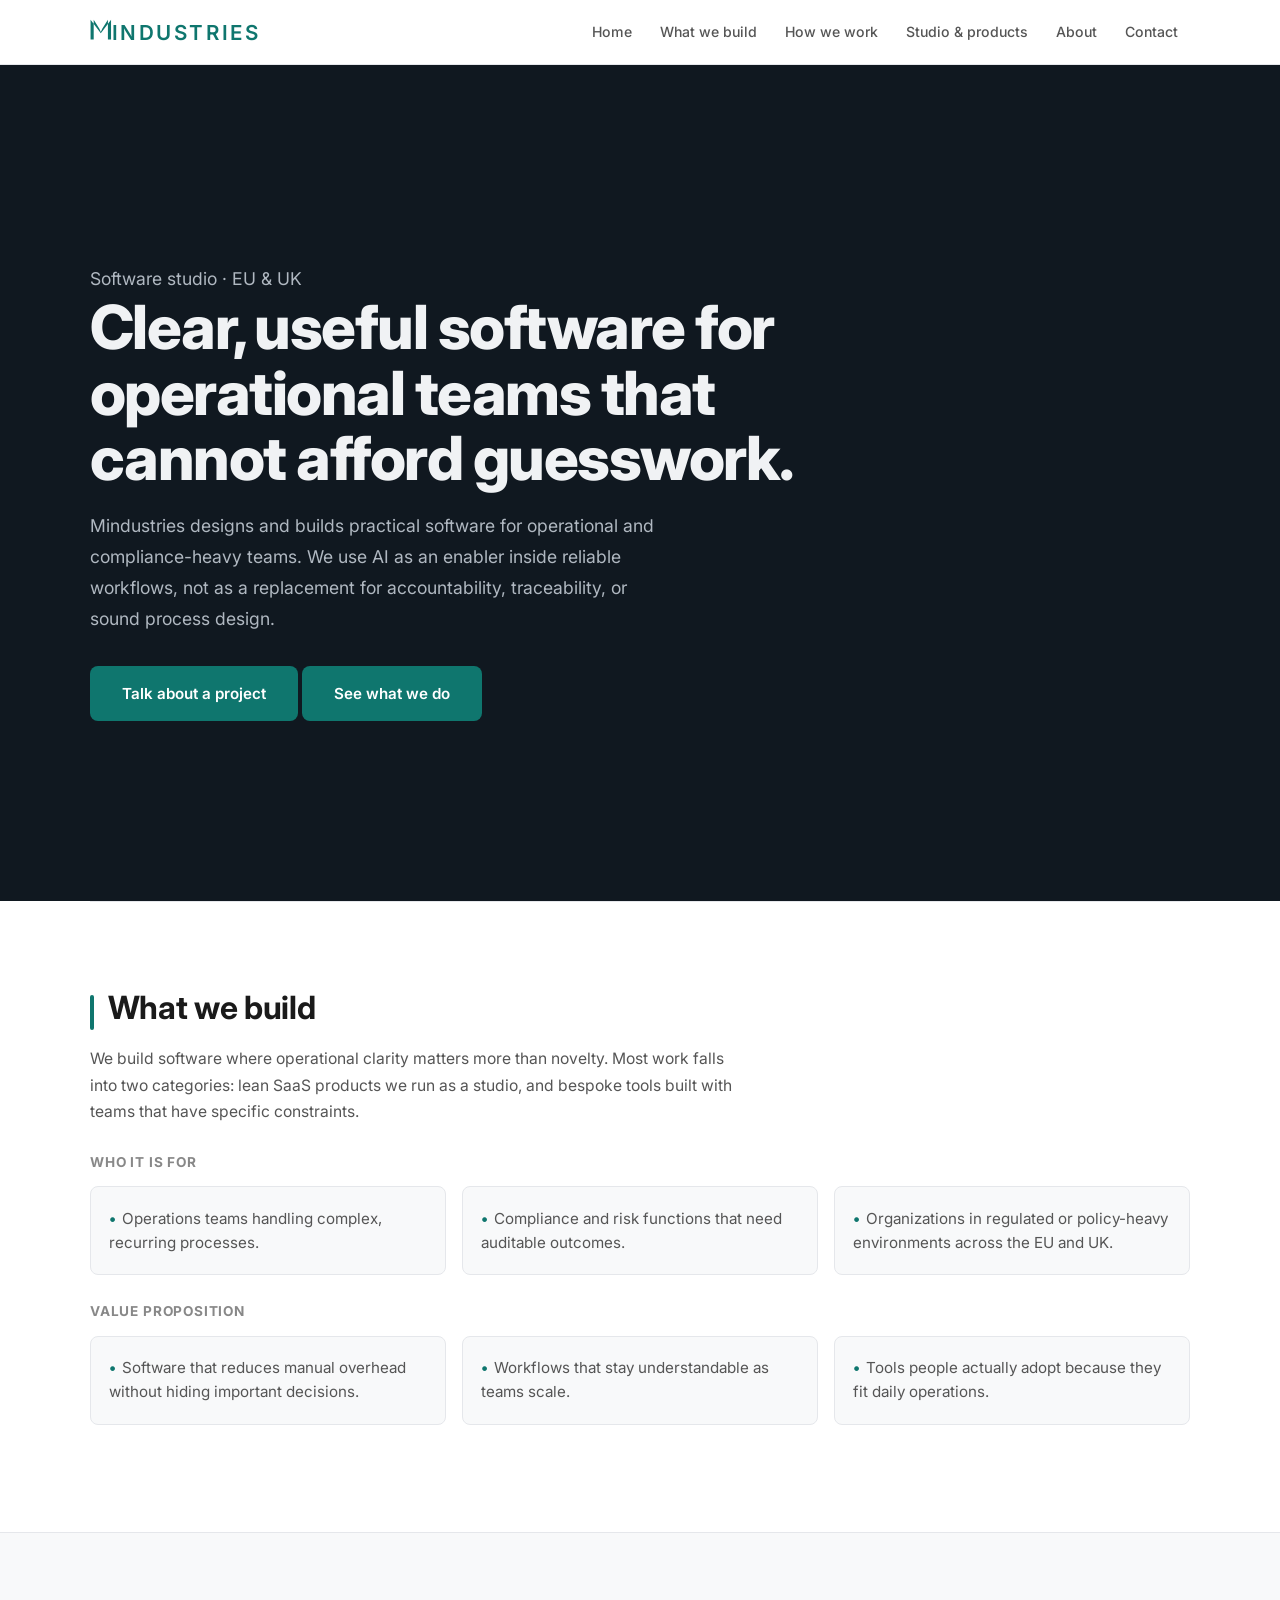
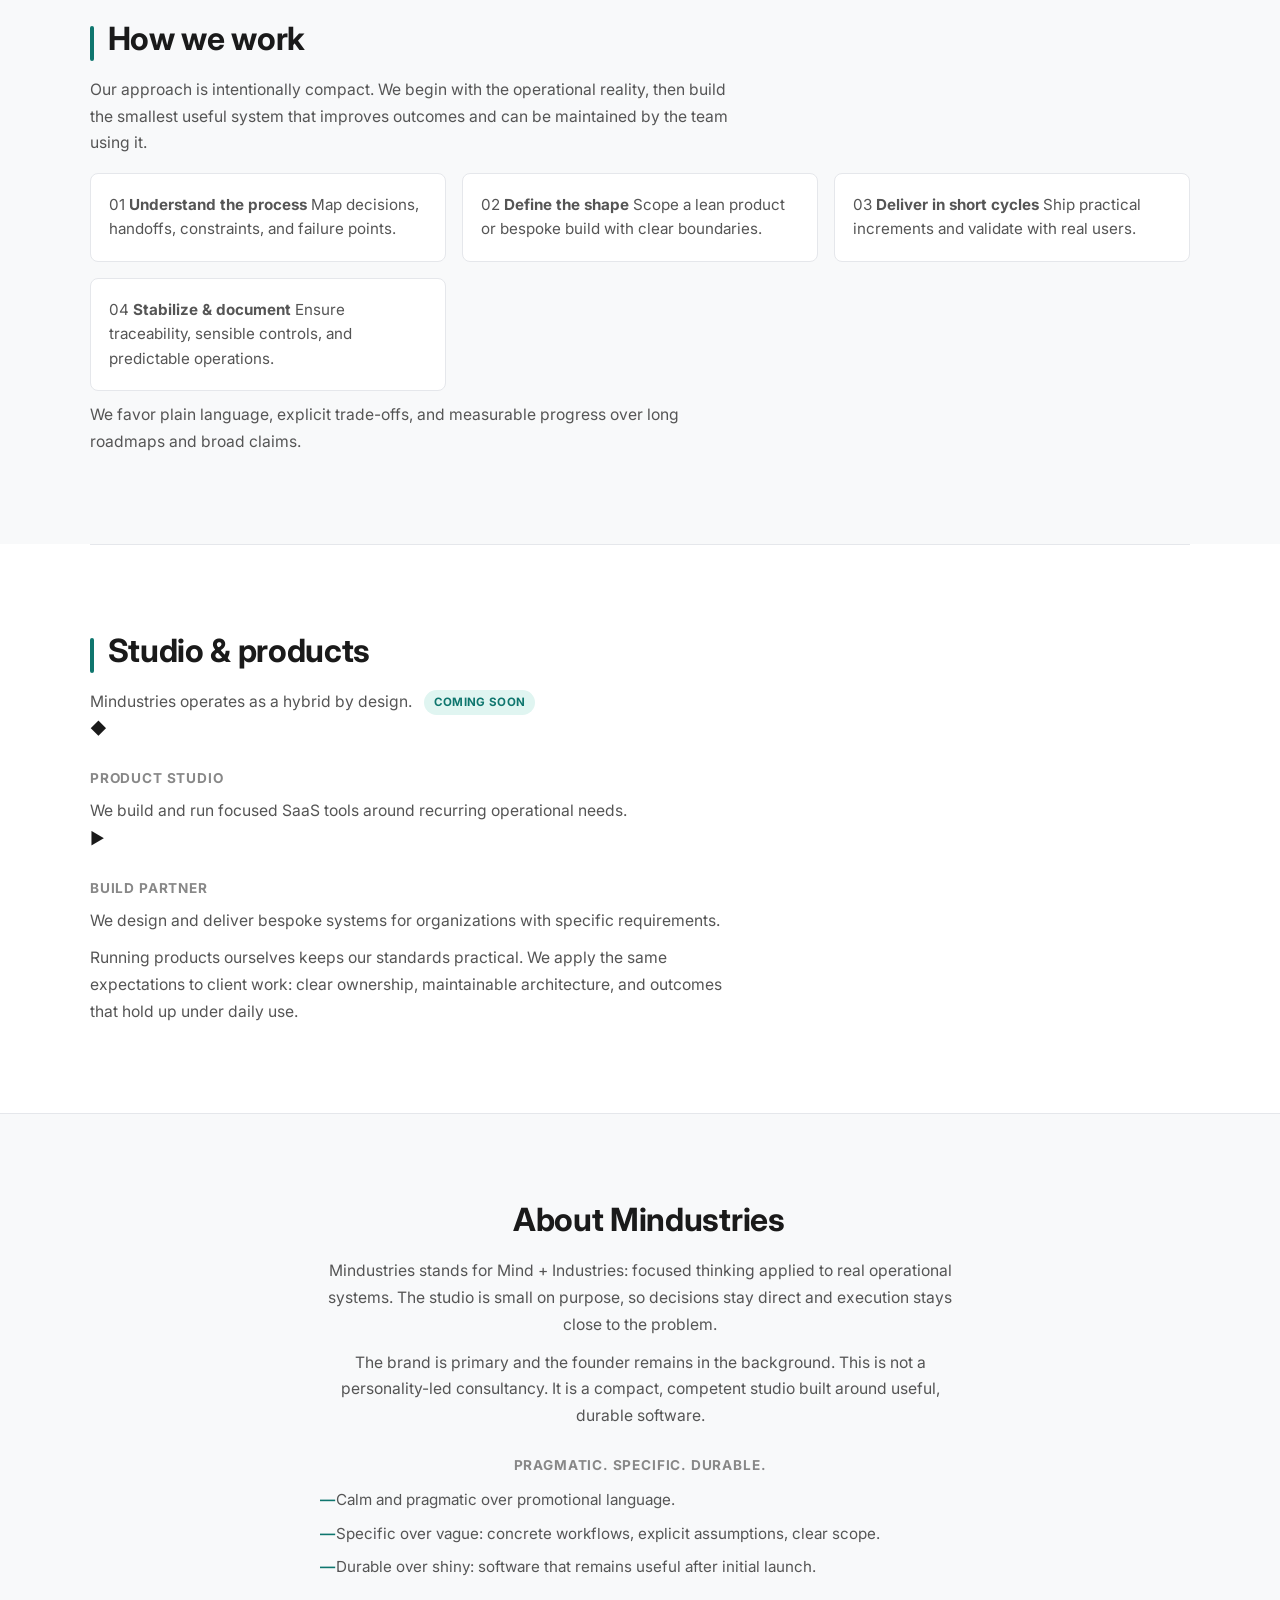
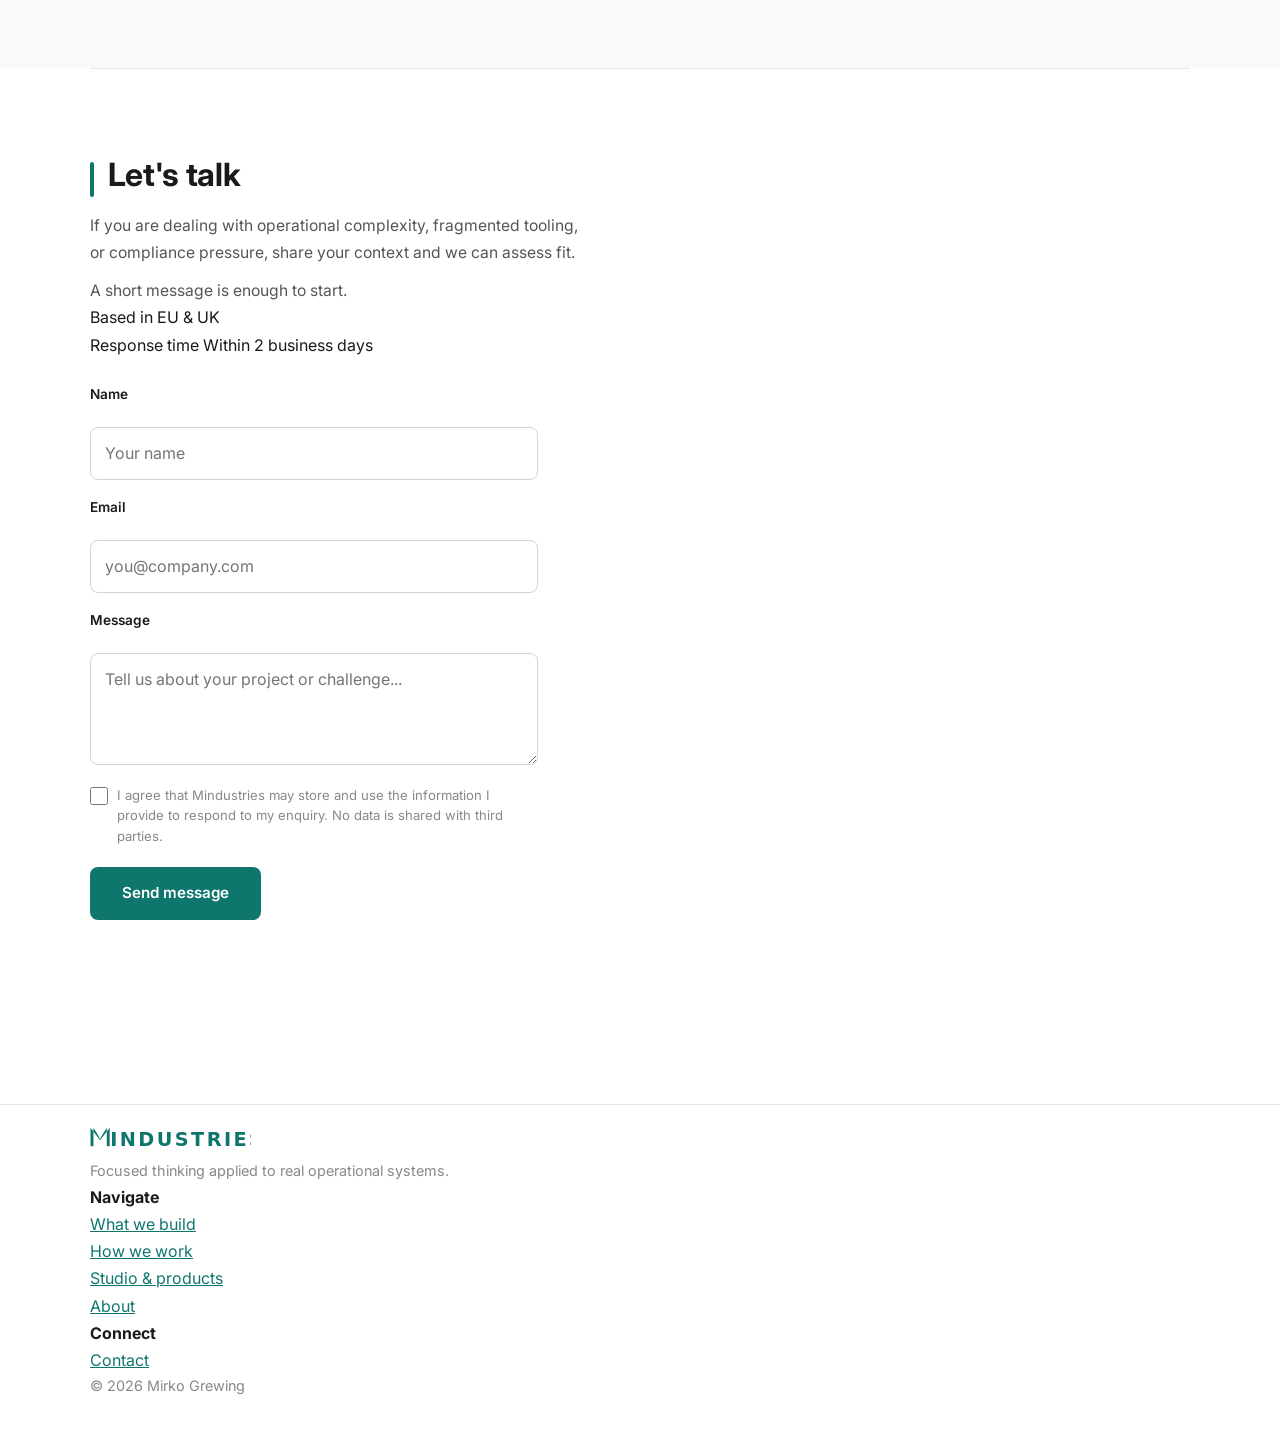
==== index.html @ fa07ac81 "Move form feedback div inside form to fix grid alignment The feedback div was a sibling of the form " ====
<!doctype html>
<html lang="en">
  <head>
    <meta charset="UTF-8" />
    <meta name="viewport" content="width=device-width, initial-scale=1.0" />
    <title>Mindustries</title>
    <link rel="preconnect" href="https://fonts.googleapis.com" />
    <link rel="preconnect" href="https://fonts.gstatic.com" crossorigin />
    <link
      href="https://fonts.googleapis.com/css2?family=Inter:wght@400;500;600;700;800&display=swap"
      rel="stylesheet"
    />
    <link rel="stylesheet" href="styles.css" />
    <link rel="icon" type="image/svg+xml" href="assets/favicon.svg" />
  </head>
  <body>
    <header>
      <div class="site-header-inner">
        <a href="#hero" class="brand-link" aria-label="Mindustries home">
          <svg class="logo-svg" viewBox="0 -1.5 121 18" width="121" height="18" xmlns="http://www.w3.org/2000/svg" role="img" aria-label="Mindustries">
            <!-- Custom M with angular notch at V-junction -->
            <path d="
              M 0.4 -1 H 2.6 V 13 H 0.4 Z
              M 12.6 -1 H 14.8 V 13 H 12.6 Z
              M 0.4 -1 L 7.6 8.5 L 14.8 -1 L 12.6 -1 L 8.6 5.4 L 7.6 7.6 L 6.6 5.4 L 2.6 -1 Z
            " fill="currentColor"/>
            <!-- INDUSTRIES text -->
            <text x="15.2" y="13"
              fill="currentColor"
              font-family="Inter, system-ui, -apple-system, sans-serif"
              font-size="14.5"
              font-weight="600"
              letter-spacing="1.8">INDUSTRIES</text>
          </svg>
        </a>
        <button
          class="menu-toggle"
          type="button"
          aria-controls="primary-nav"
          aria-expanded="false"
        >
          Menu
        </button>
        <nav id="primary-nav" aria-label="Primary">
          <ul class="site-nav">
            <li><a href="#hero">Home</a></li>
            <li><a href="#what-we-build">What we build</a></li>
            <li><a href="#how-we-work">How we work</a></li>
            <li><a href="#studio-products">Studio &amp; products</a></li>
            <li><a href="#about-mindustries">About</a></li>
            <li><a href="#contact" class="nav-cta">Contact</a></li>
          </ul>
        </nav>
      </div>
    </header>

    <main>
      <section id="hero" aria-labelledby="hero-title">
        <div class="hero-inner">
          <p class="hero-eyebrow">Software studio &middot; EU &amp; UK</p>
          <h1 id="hero-title">Clear, useful software for operational teams that cannot afford guesswork.</h1>
          <p class="hero-desc">
            Mindustries designs and builds practical software for operational and compliance-heavy teams.
            We use AI as an enabler inside reliable workflows, not as a replacement for accountability, traceability, or sound process design.
          </p>
          <div class="hero-actions">
            <a class="cta-link" href="#contact">Talk about a project</a>
            <a class="cta-link cta-link--ghost" href="#what-we-build">See what we do</a>
          </div>
        </div>
      </section>

      <section id="what-we-build" aria-labelledby="what-we-build-title">
        <h2 id="what-we-build-title">What we build</h2>
        <p>
          We build software where operational clarity matters more than novelty. Most work falls into two categories: lean SaaS
          products we run as a studio, and bespoke tools built with teams that have specific constraints.
        </p>
        <h3>Who it is for</h3>
        <ul>
          <li>Operations teams handling complex, recurring processes.</li>
          <li>Compliance and risk functions that need auditable outcomes.</li>
          <li>Organizations in regulated or policy-heavy environments across the EU and UK.</li>
        </ul>
        <h3>Value proposition</h3>
        <ul>
          <li>Software that reduces manual overhead without hiding important decisions.</li>
          <li>Workflows that stay understandable as teams scale.</li>
          <li>Tools people actually adopt because they fit daily operations.</li>
        </ul>
      </section>

      <section id="how-we-work" aria-labelledby="how-we-work-title">
        <h2 id="how-we-work-title">How we work</h2>
        <p>
          Our approach is intentionally compact. We begin with the operational reality, then build the smallest useful system that
          improves outcomes and can be maintained by the team using it.
        </p>
        <ol class="step-grid">
          <li>
            <span class="step-number">01</span>
            <strong>Understand the process</strong>
            <span>Map decisions, handoffs, constraints, and failure points.</span>
          </li>
          <li>
            <span class="step-number">02</span>
            <strong>Define the shape</strong>
            <span>Scope a lean product or bespoke build with clear boundaries.</span>
          </li>
          <li>
            <span class="step-number">03</span>
            <strong>Deliver in short cycles</strong>
            <span>Ship practical increments and validate with real users.</span>
          </li>
          <li>
            <span class="step-number">04</span>
            <strong>Stabilize &amp; document</strong>
            <span>Ensure traceability, sensible controls, and predictable operations.</span>
          </li>
        </ol>
        <p>
          We favor plain language, explicit trade-offs, and measurable progress over long roadmaps and broad claims.
        </p>
      </section>

      <section id="studio-products" aria-labelledby="studio-products-title">
        <h2 id="studio-products-title">Studio &amp; products</h2>
        <p>
          Mindustries operates as a hybrid by design.
          <span class="coming-soon-badge">Coming soon</span>
        </p>
        <div class="studio-cards">
          <div class="studio-card">
            <span class="studio-card-icon">&#9670;</span>
            <h3>Product studio</h3>
            <p>We build and run focused SaaS tools around recurring operational needs.</p>
          </div>
          <div class="studio-card">
            <span class="studio-card-icon">&#9654;</span>
            <h3>Build partner</h3>
            <p>We design and deliver bespoke systems for organizations with specific requirements.</p>
          </div>
        </div>
        <p>
          Running products ourselves keeps our standards practical. We apply the same expectations to client work: clear ownership,
          maintainable architecture, and outcomes that hold up under daily use.
        </p>
      </section>

      <section id="about-mindustries" aria-labelledby="about-mindustries-title">
        <h2 id="about-mindustries-title">About Mindustries</h2>
        <p>
          Mindustries stands for Mind + Industries: focused thinking applied to real operational systems. The studio is small on
          purpose, so decisions stay direct and execution stays close to the problem.
        </p>
        <p>
          The brand is primary and the founder remains in the background. This is not a personality-led consultancy. It is a compact,
          competent studio built around useful, durable software.
        </p>
        <div class="values-block">
          <h3>Pragmatic. Specific. Durable.</h3>
          <ul>
            <li>Calm and pragmatic over promotional language.</li>
            <li>Specific over vague: concrete workflows, explicit assumptions, clear scope.</li>
            <li>Durable over shiny: software that remains useful after initial launch.</li>
          </ul>
        </div>
      </section>

      <section id="contact" aria-labelledby="contact-title">
        <div class="contact-grid">
          <div class="contact-info">
            <h2 id="contact-title">Let's talk</h2>
            <p>
              If you are dealing with operational complexity, fragmented tooling, or compliance pressure, share your context and we can
              assess fit.
            </p>
            <p>A short message is enough to start.</p>
            <div class="contact-detail">
              <span class="contact-detail-label">Based in</span>
              <span>EU &amp; UK</span>
            </div>
            <div class="contact-detail">
              <span class="contact-detail-label">Response time</span>
              <span>Within 2 business days</span>
            </div>
          </div>
          <form id="contact-form" action="https://formspree.io/f/mzdjgaak" method="POST" novalidate>
            <div class="form-hp" aria-hidden="true">
              <label for="website">Website</label>
              <input id="website" name="_gotcha" type="text" tabindex="-1" autocomplete="off" />
            </div>

            <label for="name">Name</label>
            <input id="name" name="name" type="text" placeholder="Your name" required />

            <label for="email">Email</label>
            <input id="email" name="email" type="email" placeholder="you@company.com" required />

            <label for="message">Message</label>
            <textarea id="message" name="message" placeholder="Tell us about your project or challenge..." required></textarea>

            <div class="consent-group">
              <label class="consent-label">
                <input type="checkbox" id="consent" name="consent" required />
                <span>I agree that Mindustries may store and use the information I provide to respond to my enquiry. No data is shared with third parties.</span>
              </label>
            </div>

            <button type="submit">Send message</button>
            <div id="form-feedback" class="form-feedback" role="status" aria-live="polite"></div>
          </form>
        </div>
      </section>
    </main>

    <footer>
      <div class="site-footer-inner">
        <div class="footer-grid">
          <div class="footer-brand">
            <img src="assets/logo.svg" alt="Mindustries" height="24">
            <p>Focused thinking applied to real operational systems.</p>
          </div>
          <div class="footer-links">
            <h4>Navigate</h4>
            <ul>
              <li><a href="#what-we-build">What we build</a></li>
              <li><a href="#how-we-work">How we work</a></li>
              <li><a href="#studio-products">Studio &amp; products</a></li>
              <li><a href="#about-mindustries">About</a></li>
            </ul>
          </div>
          <div class="footer-links">
            <h4>Connect</h4>
            <ul>
              <li><a href="#contact">Contact</a></li>
            </ul>
          </div>
        </div>
        <div class="footer-bottom">
          <p>&copy; 2026 Mirko Grewing</p>
        </div>
      </div>
    </footer>

    <script src="script.js" defer></script>
  </body>
</html>
---- styles.css ----
@import url('https://fonts.googleapis.com/css2?family=Inter:wght@400;500;600;700;800&display=swap');

:root {
  color-scheme: light;
  --bg: #ffffff;
  --bg-alt: #f8f9fa;
  --text: #1a1a1a;
  --text-soft: #555555;
  --text-muted: #888888;
  --border: #e5e7eb;
  --input-border: #d1d5db;
  --accent: #0f766e;
  --accent-strong: #0a5e58;
  --accent-soft: #e0f5f1;
  --hero-bg: #101820;
  --hero-text: #f0f2f4;
  --hero-sub: #b0b8c1;
  --max-width: 68.75rem;
  --nav-height: 4rem;
  --section-gap: 5.5rem;
  --radius: 0.5rem;
}

* {
  box-sizing: border-box;
  margin: 0;
  padding: 0;
}

html {
  scroll-behavior: smooth;
}

body {
  background: var(--bg);
  color: var(--text);
  font-family: "Inter", system-ui, -apple-system, "Segoe UI", sans-serif;
  line-height: 1.7;
  -webkit-font-smoothing: antialiased;
}

a {
  color: var(--accent);
  transition: color 160ms ease;
}

a:hover {
  color: var(--accent-strong);
}

/* ── NAV ─────────────────────────────── */

header {
  position: sticky;
  top: 0;
  z-index: 100;
  background: rgba(255,255,255,0.92);
  backdrop-filter: blur(12px);
  -webkit-backdrop-filter: blur(12px);
  border-bottom: 1px solid var(--border);
}

.site-header-inner,
main {
  width: min(100% - 3rem, var(--max-width));
  margin-inline: auto;
}

.site-header-inner {
  height: var(--nav-height);
  display: flex;
  align-items: center;
  justify-content: space-between;
  gap: 1rem;
}

/* ── BRAND / LOGO ────────────────────── */

.brand-link {
  display: flex;
  align-items: center;
  text-decoration: none;
  color: var(--accent);
  flex-shrink: 0;
}

.brand-link:hover {
  color: var(--accent-strong);
}

.logo-svg {
  height: 1.6rem;
  width: auto;
  display: block;
}

#primary-nav {
  margin-left: auto;
}

.site-nav {
  list-style: none;
  display: flex;
  align-items: center;
  gap: 0.25rem;
}

.site-nav a {
  display: inline-block;
  padding: 0.4rem 0.75rem;
  font-size: 0.88rem;
  font-weight: 500;
  text-decoration: none;
  color: var(--text-soft);
  border-radius: var(--radius);
  transition: color 160ms ease, background 160ms ease;
}

.site-nav a:hover,
.site-nav a:focus-visible {
  color: var(--accent);
  background: var(--accent-soft);
}

.menu-toggle {
  display: none;
  border: 1px solid var(--border);
  background: var(--bg);
  color: var(--text-soft);
  border-radius: var(--radius);
  padding: 0.45rem 0.7rem;
  font: inherit;
  font-size: 0.82rem;
  font-weight: 600;
  letter-spacing: 0.04em;
  text-transform: uppercase;
  cursor: pointer;
}

/* ── HERO ────────────────────────────── */

#hero {
  border-top: 0;
  min-height: calc(100vh - var(--nav-height));
  display: flex;
  flex-direction: column;
  justify-content: center;
  padding-block: clamp(5rem, 12vw, 10rem);
  background: var(--hero-bg);
  color: var(--hero-text);
  margin-inline: calc(-50vw + 50%);
  padding-inline: calc(50vw - 50%);
}

#hero h1 {
  max-width: 18ch;
  font-size: clamp(2.4rem, 5.5vw, 3.8rem);
  font-weight: 800;
  letter-spacing: -0.025em;
  line-height: 1.08;
  color: var(--hero-text);
}

#hero p {
  max-width: 580px;
  margin-top: 1.2rem;
  font-size: 1.1rem;
  line-height: 1.75;
  color: var(--hero-sub);
}

#hero .cta-link {
  margin-top: 2rem;
  padding: 0.9rem 2rem;
  font-size: 0.95rem;
  background: var(--accent);
  color: #ffffff;
  border-radius: var(--radius);
  text-decoration: none;
  font-weight: 600;
  display: inline-block;
  transition: background 180ms ease, transform 180ms ease;
}

#hero .cta-link:hover,
#hero .cta-link:focus-visible {
  background: #14b8a6;
  transform: translateY(-1px);
}
/* ── SECTIONS ────────────────────────── */

main {
  padding-bottom: 4rem;
}

section {
  scroll-margin-top: calc(var(--nav-height) + 1.5rem);
  padding-block: var(--section-gap);
}

section + section {
  border-top: 1px solid var(--border);
}

/* ── FOOTER ─────────────────────────── */

footer {
  border-top: 1px solid var(--border);
  margin-top: 2rem;
}

.site-footer-inner {
  width: min(100% - 3rem, var(--max-width));
  margin-inline: auto;
  padding: 1.4rem 0 2rem;
}

.site-footer-inner p {
  margin: 0;
  font-size: 0.9rem;
  color: var(--text-muted);
}

/* alternate bg for visual rhythm */
#how-we-work,
#about-mindustries {
  background: var(--bg-alt);
  margin-inline: calc(-50vw + 50%);
  padding-inline: calc(50vw - 50%);
}

/* ── TYPOGRAPHY ──────────────────────── */

h1, h2, h3 {
  line-height: 1.15;
}

h2 {
  position: relative;
  margin-bottom: 1.2rem;
  padding-left: 1.1rem;
  font-size: clamp(1.5rem, 2.8vw, 2rem);
  font-weight: 700;
  letter-spacing: -0.01em;
}

h2::before {
  content: "";
  position: absolute;
  left: 0;
  top: 0.15em;
  width: 4px;
  height: 1.1em;
  background: var(--accent);
  border-radius: 2px;
}

/* hide the teal bar on centered About heading */
#about-mindustries h2::before {
  display: none;
}

h3 {
  margin-top: 1.8rem;
  margin-bottom: 0.6rem;
  font-size: 0.85rem;
  font-weight: 700;
  text-transform: uppercase;
  letter-spacing: 0.06em;
  color: var(--text-muted);
}

p {
  margin: 0.7rem 0 0;
  max-width: 65ch;
  color: var(--text-soft);
  font-size: clamp(0.98rem, 1.2vw, 1.06rem);
}

ul, ol {
  list-style: none;
}

li + li {
  margin-top: 0;
}

/* ── GRID ITEMS (What we build / How we work) ── */

#what-we-build ul,
#how-we-work ol {
  margin-top: 1rem;
  display: grid;
  grid-template-columns: repeat(3, 1fr);
  gap: 1rem;
}

#what-we-build ul li,
#how-we-work ol li {
  background: var(--bg-alt);
  border: 1px solid var(--border);
  border-radius: var(--radius);
  padding: 1.2rem 1.1rem;
  font-size: 0.95rem;
  line-height: 1.6;
  color: var(--text-soft);
}

/* items inside alternating-bg sections need white cards */
#how-we-work ol li {
  background: var(--bg);
}

#what-we-build ul li::before {
  content: "•";
  color: var(--accent);
  font-weight: 700;
  margin-right: 0.4rem;
}

#what-we-build h3 + ul {
  margin-bottom: 1.2rem;
}

/* ── COMING SOON BADGE ───────────────── */

.coming-soon-badge {
  display: inline-block;
  margin-left: 0.5rem;
  padding: 0.15rem 0.6rem;
  border-radius: 999px;
  background: var(--accent-soft);
  color: var(--accent);
  font-size: 0.72rem;
  font-weight: 700;
  letter-spacing: 0.03em;
  text-transform: uppercase;
  vertical-align: middle;
}

/* ── STUDIO & PRODUCTS ───────────────── */

#studio-products ul {
  margin-top: 1rem;
  display: grid;
  gap: 0.6rem;
}

#studio-products ul li {
  padding-left: 1rem;
  position: relative;
  color: var(--text-soft);
  font-size: 0.98rem;
}

#studio-products ul li::before {
  content: "→";
  position: absolute;
  left: 0;
  color: var(--accent);
  font-weight: 600;
}

/* ── ABOUT ───────────────────────────── */

#about-mindustries {
  text-align: center;
}

#about-mindustries p,
#about-mindustries ul,
#about-mindustries h3 {
  margin-inline: auto;
  max-width: 40rem;
}

#about-mindustries h3 {
  text-align: center;
}

#about-mindustries ul {
  text-align: left;
  display: grid;
  gap: 0.5rem;
  margin-top: 0.8rem;
}

#about-mindustries ul li {
  padding-left: 1rem;
  position: relative;
  color: var(--text-soft);
  font-size: 0.95rem;
}

#about-mindustries ul li::before {
  content: "—";
  position: absolute;
  left: 0;
  color: var(--accent);
  font-weight: 600;
}
/* ── CONTACT FORM ────────────────────── */

#contact p {
  max-width: 500px;
}

form {
  display: grid;
  gap: 1rem;
  max-width: 28rem;
  margin: 1.5rem 0 0;
}

label {
  display: block;
  font-size: 0.85rem;
  font-weight: 600;
  margin-bottom: 0.3rem;
  color: var(--text);
}

input,
textarea {
  font: inherit;
  color: var(--text);
  width: 100%;
  padding: 0.75rem 0.9rem;
  background: var(--bg);
  border: 1px solid var(--input-border);
  border-radius: var(--radius);
  transition: border-color 160ms ease, box-shadow 160ms ease;
}

input:focus,
textarea:focus {
  outline: none;
  border-color: var(--accent);
  box-shadow: 0 0 0 3px var(--accent-soft);
}

textarea {
  min-height: 7rem;
  resize: vertical;
}

button {
  justify-self: start;
  font: inherit;
  border: 0;
  border-radius: var(--radius);
  padding: 0.85rem 2rem;
  color: #ffffff;
  background: var(--accent);
  font-weight: 600;
  font-size: 0.95rem;
  cursor: pointer;
  transition: background 180ms ease, transform 180ms ease;
}

button:hover,
button:focus-visible {
  background: var(--accent-strong);
  transform: translateY(-1px);
}

/* ── CTA (non-hero) ──────────────────── */

.cta-link {
  display: inline-block;
  margin-top: 1.6rem;
  padding: 0.85rem 2rem;
  border-radius: var(--radius);
  text-decoration: none;
  font-weight: 600;
  font-size: 0.95rem;
  color: #ffffff;
  background: var(--accent);
  transition: background 180ms ease, transform 180ms ease;
}

.cta-link:hover,
.cta-link:focus-visible {
  background: var(--accent-strong);
  transform: translateY(-1px);
}

/* ── FORM: SPAM / CONSENT / FEEDBACK ── */

.form-hp {
  position: absolute;
  left: -9999px;
  height: 0;
  overflow: hidden;
  opacity: 0;
}

.consent-group {
  margin-top: 0.25rem;
}

.consent-label {
  display: flex;
  align-items: flex-start;
  gap: 0.6rem;
  font-size: 0.82rem;
  font-weight: 400;
  line-height: 1.55;
  color: var(--text-muted);
  cursor: pointer;
}

.consent-label input[type="checkbox"] {
  flex-shrink: 0;
  width: 1.1rem;
  height: 1.1rem;
  margin-top: 0.15rem;
  accent-color: var(--accent);
  cursor: pointer;
}

.form-feedback:empty {
  display: none;
}

.form-feedback--success,
.form-feedback--error {
  max-width: 28rem;
  margin-top: 1rem;
  padding: 0.9rem 1.1rem;
  border-radius: var(--radius);
  font-size: 0.92rem;
  line-height: 1.5;
}

.form-feedback--success {
  background: var(--accent-soft);
  color: var(--accent-strong);
  border: 1px solid var(--accent);
}

.form-feedback--error {
  background: #fef2f2;
  color: #991b1b;
  border: 1px solid #fca5a5;
}

button:disabled {
  opacity: 0.6;
  cursor: not-allowed;
  transform: none;
}

button:disabled:hover {
  background: var(--accent);
  transform: none;
}

.field-invalid {
  border-color: #ef4444;
  box-shadow: 0 0 0 3px #fef2f2;
}

/* ── RESPONSIVE ──────────────────────── */

@media (max-width: 48rem) {
  .site-header-inner,
  main,
  .site-footer-inner {
    width: min(100% - 2rem, var(--max-width));
  }

  .site-header-inner {
    height: auto;
    min-height: var(--nav-height);
    flex-wrap: wrap;
    padding-block: 0.5rem;
  }

  /* slightly smaller logo on mobile */
  .logo-svg {
    height: 1.3rem;
  }

  #primary-nav {
    width: 100%;
    margin-left: 0;
    border-top: 1px solid var(--border);
    margin-top: 0.5rem;
    padding-top: 0.5rem;
    display: none;
  }

  #primary-nav.is-open {
    display: block;
  }

  .site-nav {
    display: none;
    flex-direction: column;
    align-items: flex-start;
    gap: 0;
    width: 100%;
  }

  #primary-nav.is-open .site-nav {
    display: flex;
  }

  .site-nav li {
    width: 100%;
  }

  .site-nav a {
    display: block;
    width: 100%;
    padding: 0.6rem 0;
    border-radius: 0;
  }

  .menu-toggle {
    display: inline-block;
    margin-left: auto;
  }

  #hero {
    min-height: auto;
    padding-block: 4rem;
  }

  #what-we-build ul,
  #how-we-work ol {
    grid-template-columns: 1fr;
  }

  section {
    padding-block: 4rem;
  }

  /* reset full-bleed on mobile to avoid horizontal overflow */
  #how-we-work,
  #about-mindustries,
  #hero {
    margin-inline: calc(-50vw + 50%);
    padding-inline: max(1rem, calc(50vw - 50%));
  }
}
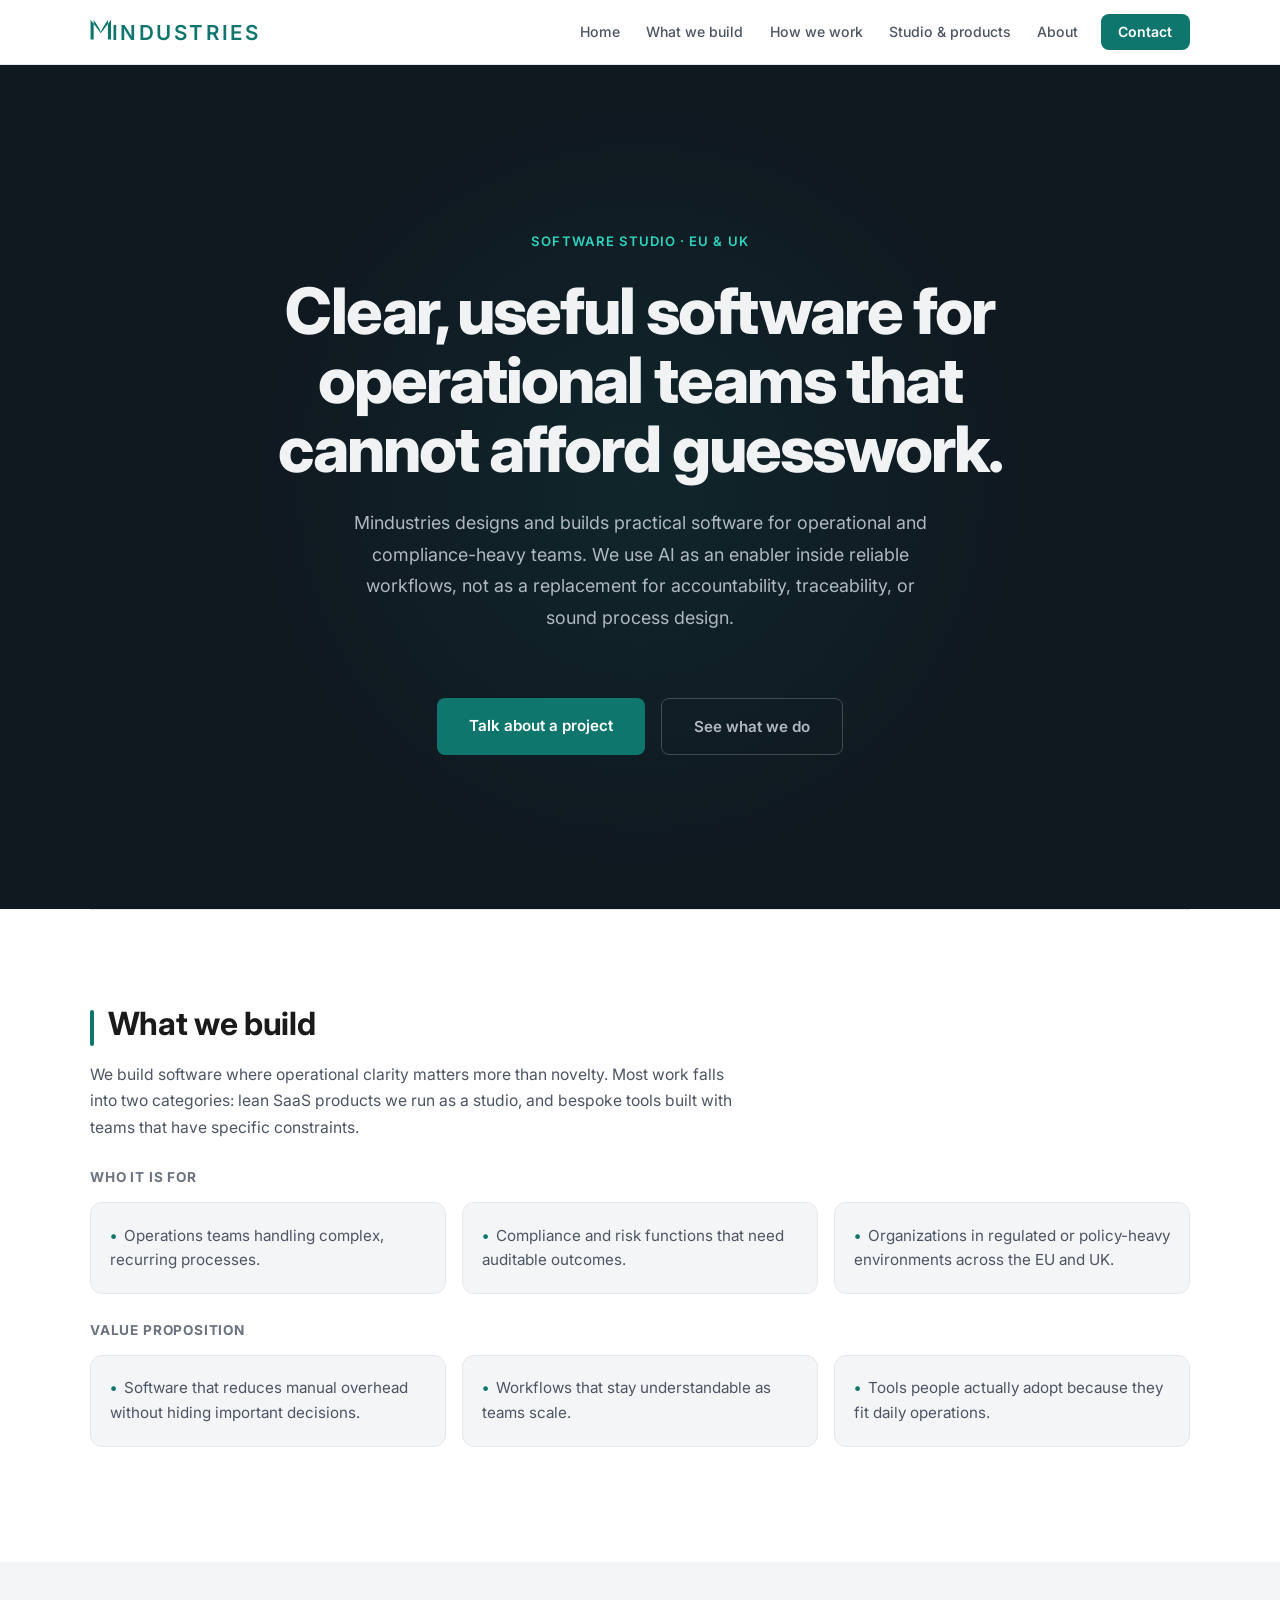
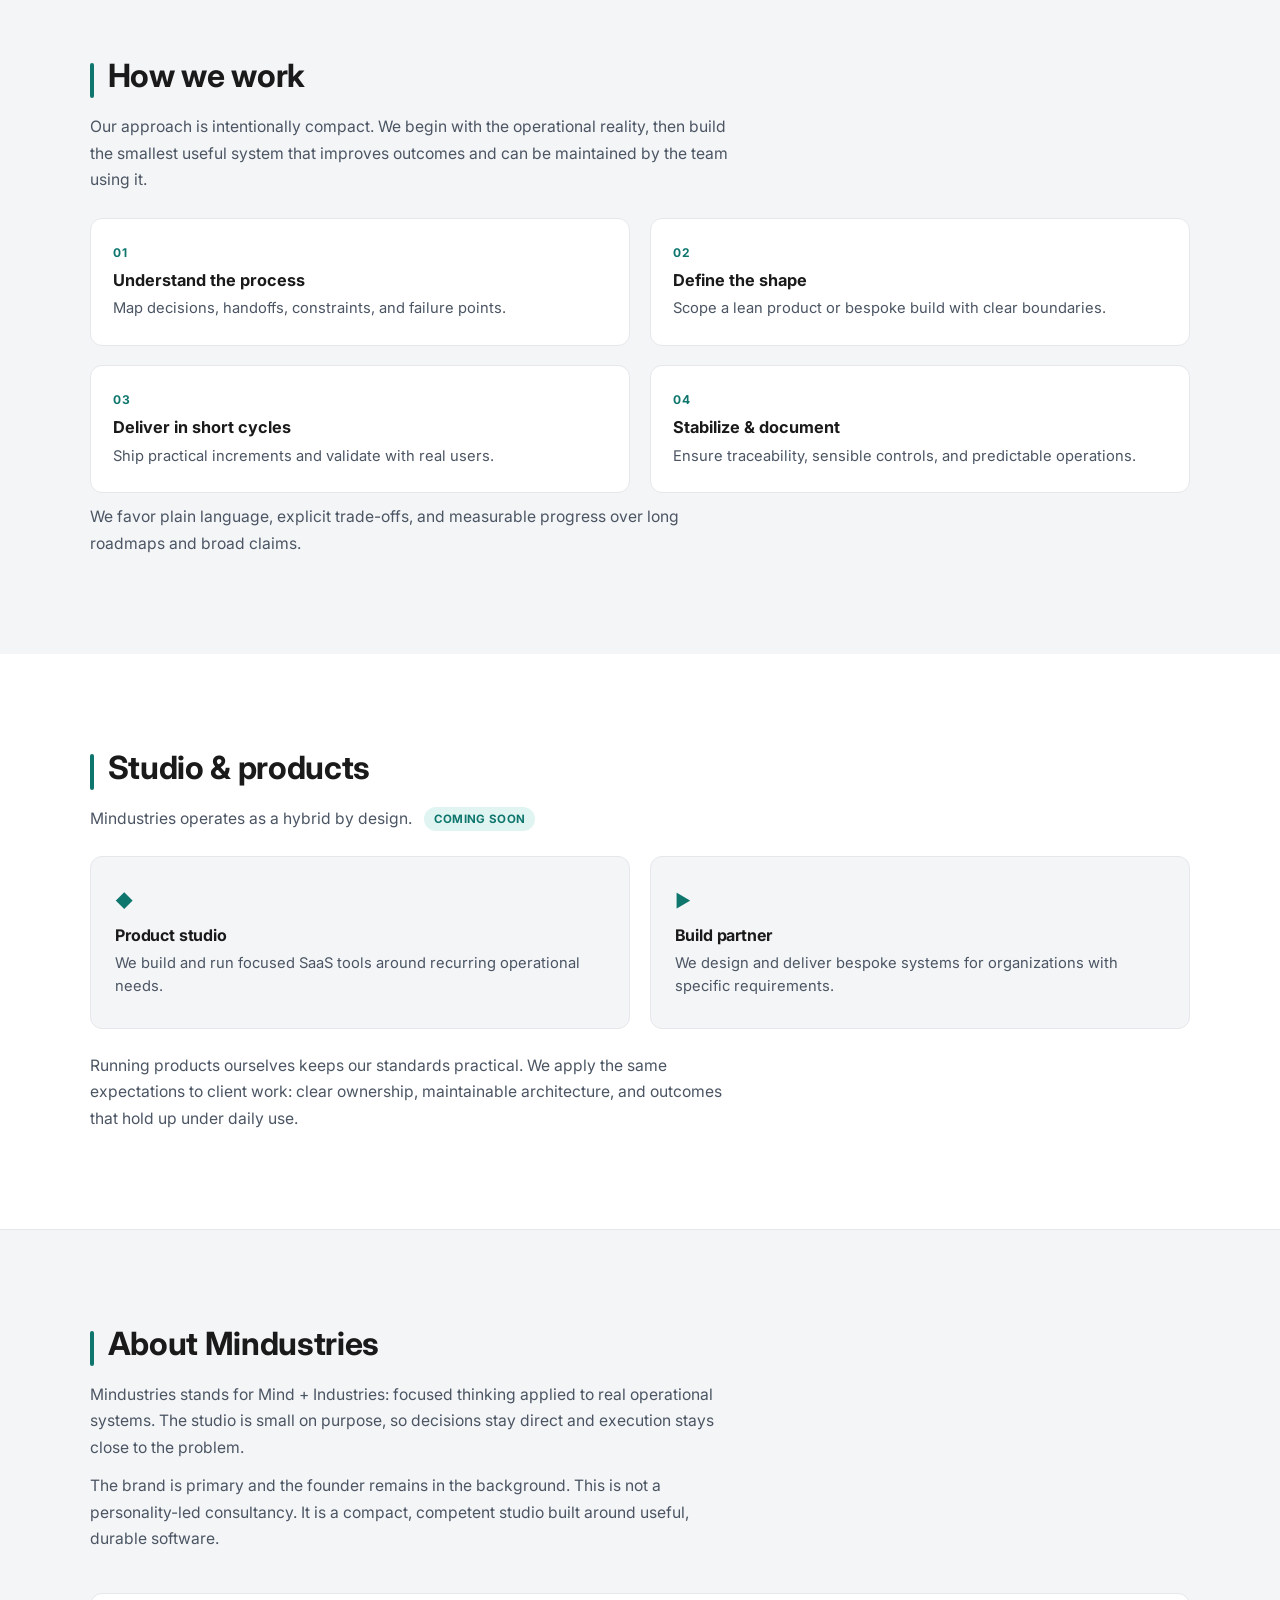
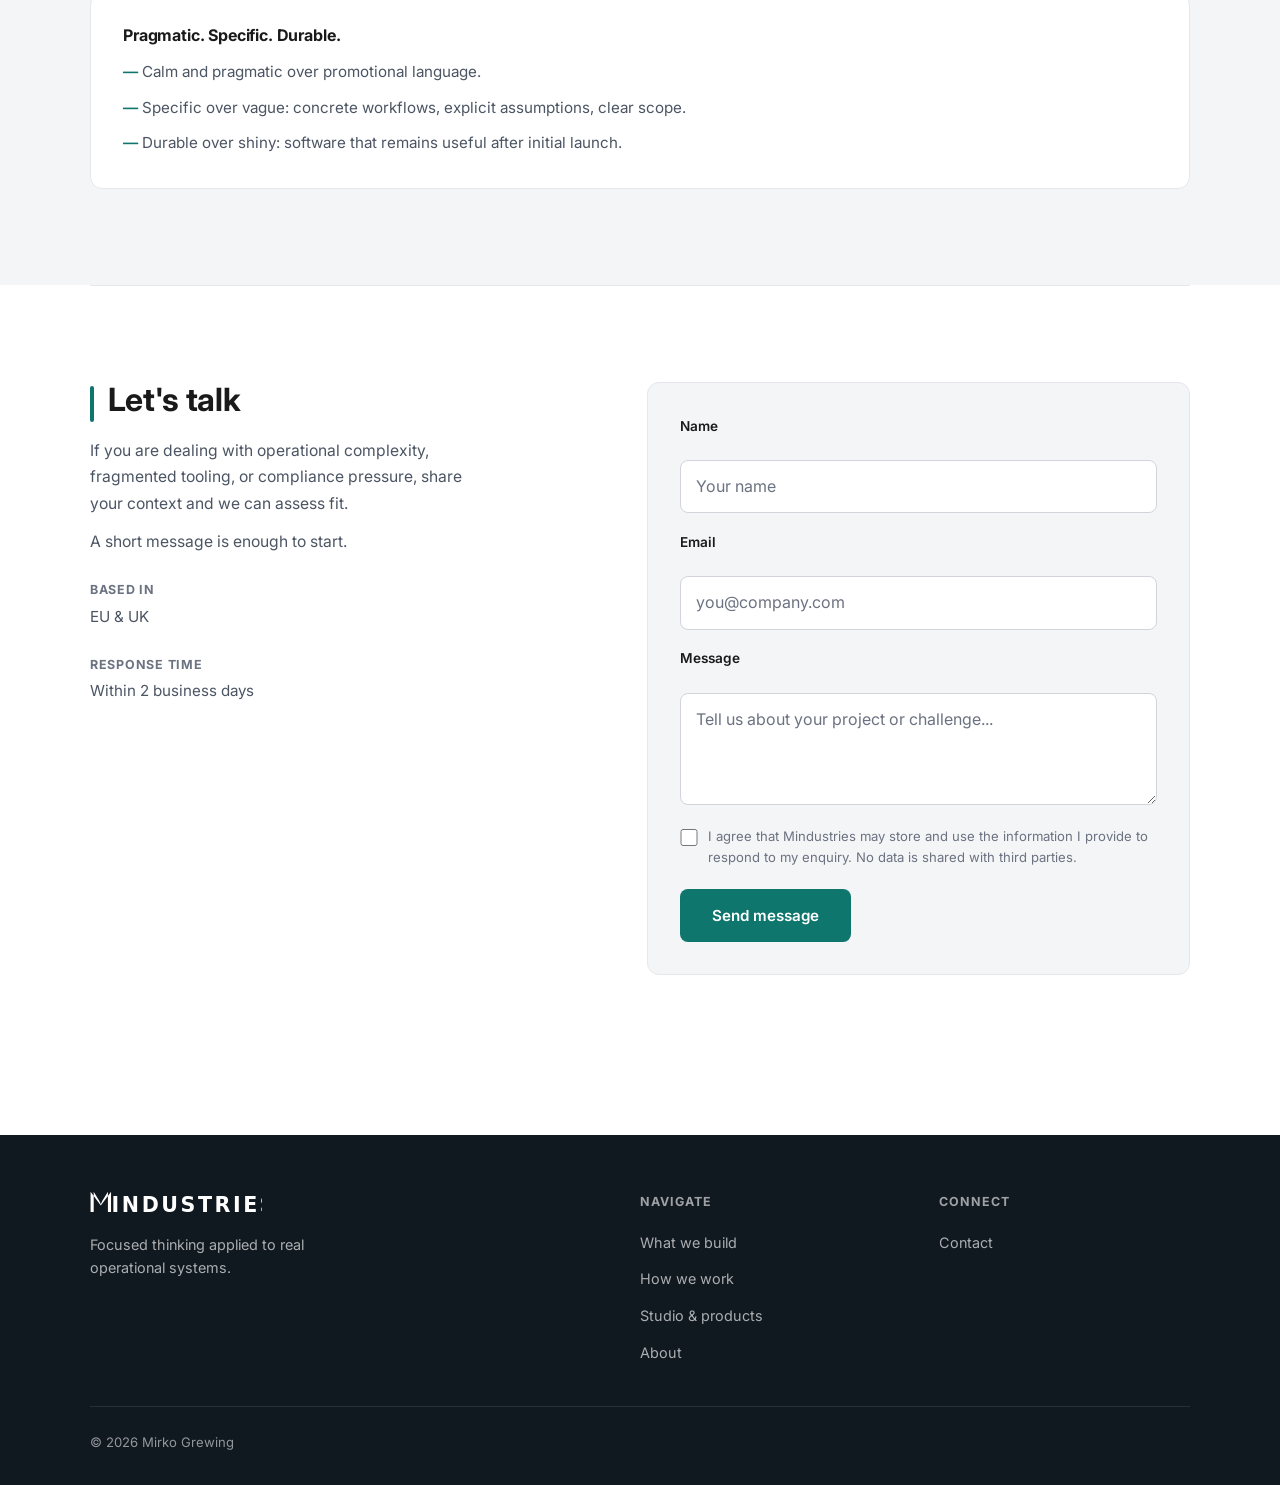
==== commit b4729da7: "Improve accessibility to meet WCAG AA standards Contrast fixes: - Hero eyebrow: use #2dd4bf on dark " ====
--- a/index.html
+++ b/index.html
@@ -14,6 +14,7 @@
     <link rel="icon" type="image/svg+xml" href="assets/favicon.svg" />
   </head>
   <body>
+    <a href="#hero" class="skip-link">Skip to content</a>
     <header>
       <div class="site-header-inner">
         <a href="#hero" class="brand-link" aria-label="Mindustries home">
@@ -42,7 +43,7 @@
           Menu
         </button>
         <nav id="primary-nav" aria-label="Primary">
-          <ul class="site-nav">
+          <ul class="site-nav" role="list">
             <li><a href="#hero">Home</a></li>
             <li><a href="#what-we-build">What we build</a></li>
             <li><a href="#how-we-work">How we work</a></li>
@@ -77,13 +78,13 @@
           products we run as a studio, and bespoke tools built with teams that have specific constraints.
         </p>
         <h3>Who it is for</h3>
-        <ul>
+        <ul role="list">
           <li>Operations teams handling complex, recurring processes.</li>
           <li>Compliance and risk functions that need auditable outcomes.</li>
           <li>Organizations in regulated or policy-heavy environments across the EU and UK.</li>
         </ul>
         <h3>Value proposition</h3>
-        <ul>
+        <ul role="list">
           <li>Software that reduces manual overhead without hiding important decisions.</li>
           <li>Workflows that stay understandable as teams scale.</li>
           <li>Tools people actually adopt because they fit daily operations.</li>
@@ -96,7 +97,7 @@
           Our approach is intentionally compact. We begin with the operational reality, then build the smallest useful system that
           improves outcomes and can be maintained by the team using it.
         </p>
-        <ol class="step-grid">
+        <ol class="step-grid" role="list">
           <li>
             <span class="step-number">01</span>
             <strong>Understand the process</strong>
@@ -131,12 +132,12 @@
         </p>
         <div class="studio-cards">
           <div class="studio-card">
-            <span class="studio-card-icon">&#9670;</span>
+            <span class="studio-card-icon" aria-hidden="true">&#9670;</span>
             <h3>Product studio</h3>
             <p>We build and run focused SaaS tools around recurring operational needs.</p>
           </div>
           <div class="studio-card">
-            <span class="studio-card-icon">&#9654;</span>
+            <span class="studio-card-icon" aria-hidden="true">&#9654;</span>
             <h3>Build partner</h3>
             <p>We design and deliver bespoke systems for organizations with specific requirements.</p>
           </div>
@@ -159,7 +160,7 @@
         </p>
         <div class="values-block">
           <h3>Pragmatic. Specific. Durable.</h3>
-          <ul>
+          <ul role="list">
             <li>Calm and pragmatic over promotional language.</li>
             <li>Specific over vague: concrete workflows, explicit assumptions, clear scope.</li>
             <li>Durable over shiny: software that remains useful after initial launch.</li>
@@ -214,7 +215,7 @@
       </section>
     </main>
 
-    <footer>
+    <footer aria-label="Site footer">
       <div class="site-footer-inner">
         <div class="footer-grid">
           <div class="footer-brand">
@@ -223,7 +224,7 @@
           </div>
           <div class="footer-links">
             <h4>Navigate</h4>
-            <ul>
+            <ul role="list">
               <li><a href="#what-we-build">What we build</a></li>
               <li><a href="#how-we-work">How we work</a></li>
               <li><a href="#studio-products">Studio &amp; products</a></li>
@@ -232,7 +233,7 @@
           </div>
           <div class="footer-links">
             <h4>Connect</h4>
-            <ul>
+            <ul role="list">
               <li><a href="#contact">Contact</a></li>
             </ul>
           </div>
--- a/styles.css
+++ b/styles.css
@@ -3,22 +3,29 @@
 :root {
   color-scheme: light;
   --bg: #ffffff;
-  --bg-alt: #f8f9fa;
+  --bg-alt: #f4f5f7;
+  --bg-dark: #101820;
   --text: #1a1a1a;
-  --text-soft: #555555;
-  --text-muted: #888888;
+  --text-soft: #4b5563;
+  --text-muted: #6b7280;
   --border: #e5e7eb;
+  --border-strong: #d1d5db;
   --input-border: #d1d5db;
   --accent: #0f766e;
   --accent-strong: #0a5e58;
   --accent-soft: #e0f5f1;
+  --accent-glow: rgba(15, 118, 110, 0.12);
   --hero-bg: #101820;
   --hero-text: #f0f2f4;
   --hero-sub: #b0b8c1;
   --max-width: 68.75rem;
   --nav-height: 4rem;
-  --section-gap: 5.5rem;
+  --section-gap: 6rem;
   --radius: 0.5rem;
+  --radius-lg: 0.75rem;
+  --shadow-sm: 0 1px 2px rgba(0,0,0,0.04), 0 1px 3px rgba(0,0,0,0.06);
+  --shadow-md: 0 4px 6px rgba(0,0,0,0.04), 0 2px 4px rgba(0,0,0,0.06);
+  --shadow-lg: 0 10px 25px rgba(0,0,0,0.06), 0 4px 10px rgba(0,0,0,0.04);
 }
 
 * {
@@ -48,15 +55,37 @@
   color: var(--accent-strong);
 }
 
+/* ── SKIP LINK ──────────────────────── */
+
+.skip-link {
+  position: absolute;
+  top: -100%;
+  left: 1rem;
+  z-index: 200;
+  padding: 0.6rem 1.2rem;
+  background: var(--accent);
+  color: #fff;
+  font-weight: 600;
+  font-size: 0.9rem;
+  border-radius: var(--radius);
+  text-decoration: none;
+  transition: top 160ms ease;
+}
+
+.skip-link:focus {
+  top: 0.75rem;
+  color: #fff;
+}
+
 /* ── NAV ─────────────────────────────── */
 
 header {
   position: sticky;
   top: 0;
   z-index: 100;
-  background: rgba(255,255,255,0.92);
-  backdrop-filter: blur(12px);
-  -webkit-backdrop-filter: blur(12px);
+  background: rgba(255, 255, 255, 0.88);
+  backdrop-filter: blur(16px) saturate(180%);
+  -webkit-backdrop-filter: blur(16px) saturate(180%);
   border-bottom: 1px solid var(--border);
 }
 
@@ -102,7 +131,7 @@
   list-style: none;
   display: flex;
   align-items: center;
-  gap: 0.25rem;
+  gap: 0.15rem;
 }
 
 .site-nav a {
@@ -120,6 +149,23 @@
 .site-nav a:focus-visible {
   color: var(--accent);
   background: var(--accent-soft);
+}
+
+.site-nav .nav-cta {
+  margin-left: 0.5rem;
+  padding: 0.4rem 1.1rem;
+  background: var(--accent);
+  color: #fff;
+  border-radius: var(--radius);
+  font-weight: 600;
+  transition: background 160ms ease, transform 160ms ease;
+}
+
+.site-nav .nav-cta:hover,
+.site-nav .nav-cta:focus-visible {
+  background: var(--accent-strong);
+  color: #fff;
+  transform: translateY(-1px);
 }
 
 .menu-toggle {
@@ -145,32 +191,74 @@
   display: flex;
   flex-direction: column;
   justify-content: center;
+  align-items: center;
+  text-align: center;
   padding-block: clamp(5rem, 12vw, 10rem);
   background: var(--hero-bg);
   color: var(--hero-text);
   margin-inline: calc(-50vw + 50%);
   padding-inline: calc(50vw - 50%);
+  position: relative;
+  overflow: hidden;
+}
+
+/* subtle radial glow behind hero content */
+#hero::before {
+  content: "";
+  position: absolute;
+  width: 800px;
+  height: 800px;
+  border-radius: 50%;
+  background: radial-gradient(circle, rgba(15, 118, 110, 0.15) 0%, transparent 70%);
+  top: 50%;
+  left: 50%;
+  transform: translate(-50%, -50%);
+  pointer-events: none;
+}
+
+.hero-inner {
+  position: relative;
+  max-width: 52rem;
+  margin-inline: auto;
+}
+
+.hero-eyebrow {
+  display: inline-block;
+  font-size: 0.82rem;
+  font-weight: 600;
+  letter-spacing: 0.08em;
+  text-transform: uppercase;
+  color: #2dd4bf;
+  margin-bottom: 1.5rem;
 }
 
 #hero h1 {
-  max-width: 18ch;
-  font-size: clamp(2.4rem, 5.5vw, 3.8rem);
+  max-width: 22ch;
+  margin-inline: auto;
+  font-size: clamp(2.4rem, 5.5vw, 4rem);
   font-weight: 800;
-  letter-spacing: -0.025em;
+  letter-spacing: -0.03em;
   line-height: 1.08;
   color: var(--hero-text);
 }
 
-#hero p {
-  max-width: 580px;
-  margin-top: 1.2rem;
-  font-size: 1.1rem;
+#hero .hero-desc {
+  max-width: 600px;
+  margin: 1.5rem auto 0;
+  font-size: 1.12rem;
   line-height: 1.75;
   color: var(--hero-sub);
 }
 
+.hero-actions {
+  display: flex;
+  gap: 1rem;
+  justify-content: center;
+  flex-wrap: wrap;
+  margin-top: 2.5rem;
+}
+
 #hero .cta-link {
-  margin-top: 2rem;
   padding: 0.9rem 2rem;
   font-size: 0.95rem;
   background: var(--accent);
@@ -179,14 +267,31 @@
   text-decoration: none;
   font-weight: 600;
   display: inline-block;
-  transition: background 180ms ease, transform 180ms ease;
+  transition: background 180ms ease, transform 180ms ease, box-shadow 180ms ease;
 }
 
 #hero .cta-link:hover,
 #hero .cta-link:focus-visible {
   background: #14b8a6;
   transform: translateY(-1px);
-}
+  box-shadow: 0 4px 20px rgba(20, 184, 166, 0.3);
+}
+
+#hero .cta-link--ghost {
+  background: transparent;
+  color: var(--hero-sub);
+  border: 1px solid rgba(176, 184, 193, 0.3);
+}
+
+#hero .cta-link--ghost:hover,
+#hero .cta-link--ghost:focus-visible {
+  background: rgba(255, 255, 255, 0.06);
+  color: var(--hero-text);
+  border-color: rgba(176, 184, 193, 0.5);
+  box-shadow: none;
+  transform: translateY(-1px);
+}
+
 /* ── SECTIONS ────────────────────────── */
 
 main {
@@ -202,31 +307,93 @@
   border-top: 1px solid var(--border);
 }
 
+/* alternate bg for visual rhythm — stronger contrast */
+#how-we-work {
+  background: var(--bg-alt);
+  margin-inline: calc(-50vw + 50%);
+  padding-inline: calc(50vw - 50%);
+  border-top: none;
+}
+
+/* remove border from section after full-bleed */
+#how-we-work + section {
+  border-top: none;
+}
+
 /* ── FOOTER ─────────────────────────── */
 
 footer {
-  border-top: 1px solid var(--border);
-  margin-top: 2rem;
+  background: var(--bg-dark);
+  color: rgba(255, 255, 255, 0.7);
+  margin-top: 0;
+  border-top: none;
 }
 
 .site-footer-inner {
   width: min(100% - 3rem, var(--max-width));
   margin-inline: auto;
-  padding: 1.4rem 0 2rem;
-}
-
-.site-footer-inner p {
+  padding: 3.5rem 0 2rem;
+}
+
+.footer-grid {
+  display: grid;
+  grid-template-columns: 2fr 1fr 1fr;
+  gap: 3rem;
+  padding-bottom: 2.5rem;
+  border-bottom: 1px solid rgba(255, 255, 255, 0.1);
+}
+
+.footer-brand img {
+  height: 1.6rem;
+  width: auto;
+  display: block;
+  margin-bottom: 1rem;
+  filter: brightness(0) invert(1);
+}
+
+.footer-brand p {
+  font-size: 0.9rem;
+  color: rgba(255, 255, 255, 0.65);
+  max-width: 28ch;
+  line-height: 1.6;
   margin: 0;
+}
+
+.footer-links h4 {
+  font-size: 0.78rem;
+  font-weight: 700;
+  text-transform: uppercase;
+  letter-spacing: 0.08em;
+  color: rgba(255, 255, 255, 0.6);
+  margin-bottom: 1rem;
+}
+
+.footer-links ul {
+  list-style: none;
+  display: flex;
+  flex-direction: column;
+  gap: 0.6rem;
+}
+
+.footer-links a {
   font-size: 0.9rem;
-  color: var(--text-muted);
-}
-
-/* alternate bg for visual rhythm */
-#how-we-work,
-#about-mindustries {
-  background: var(--bg-alt);
-  margin-inline: calc(-50vw + 50%);
-  padding-inline: calc(50vw - 50%);
+  color: rgba(255, 255, 255, 0.65);
+  text-decoration: none;
+  transition: color 160ms ease;
+}
+
+.footer-links a:hover {
+  color: #ffffff;
+}
+
+.footer-bottom {
+  padding-top: 1.5rem;
+}
+
+.footer-bottom p {
+  margin: 0;
+  font-size: 0.82rem;
+  color: rgba(255, 255, 255, 0.55);
 }
 
 /* ── TYPOGRAPHY ──────────────────────── */
@@ -255,11 +422,6 @@
   border-radius: 2px;
 }
 
-/* hide the teal bar on centered About heading */
-#about-mindustries h2::before {
-  display: none;
-}
-
 h3 {
   margin-top: 1.8rem;
   margin-bottom: 0.6rem;
@@ -285,34 +447,33 @@
   margin-top: 0;
 }
 
-/* ── GRID ITEMS (What we build / How we work) ── */
-
-#what-we-build ul,
-#how-we-work ol {
+/* ── GRID ITEMS (What we build) ── */
+
+#what-we-build ul {
   margin-top: 1rem;
   display: grid;
   grid-template-columns: repeat(3, 1fr);
   gap: 1rem;
 }
 
-#what-we-build ul li,
-#how-we-work ol li {
+#what-we-build ul li {
   background: var(--bg-alt);
   border: 1px solid var(--border);
-  border-radius: var(--radius);
-  padding: 1.2rem 1.1rem;
+  border-radius: var(--radius-lg);
+  padding: 1.3rem 1.2rem;
   font-size: 0.95rem;
   line-height: 1.6;
   color: var(--text-soft);
-}
-
-/* items inside alternating-bg sections need white cards */
-#how-we-work ol li {
-  background: var(--bg);
+  transition: border-color 200ms ease, box-shadow 200ms ease;
+}
+
+#what-we-build ul li:hover {
+  border-color: var(--border-strong);
+  box-shadow: var(--shadow-sm);
 }
 
 #what-we-build ul li::before {
-  content: "•";
+  content: "\2022";
   color: var(--accent);
   font-weight: 700;
   margin-right: 0.4rem;
@@ -320,6 +481,52 @@
 
 #what-we-build h3 + ul {
   margin-bottom: 1.2rem;
+}
+
+/* ── HOW WE WORK — STEP GRID ────────── */
+
+.step-grid {
+  margin-top: 1.5rem;
+  display: grid;
+  grid-template-columns: repeat(2, 1fr);
+  gap: 1.2rem;
+}
+
+.step-grid li {
+  background: var(--bg);
+  border: 1px solid var(--border);
+  border-radius: var(--radius-lg);
+  padding: 1.5rem 1.4rem;
+  display: flex;
+  flex-direction: column;
+  gap: 0.4rem;
+  transition: border-color 200ms ease, box-shadow 200ms ease;
+}
+
+.step-grid li:hover {
+  border-color: var(--border-strong);
+  box-shadow: var(--shadow-md);
+}
+
+.step-number {
+  font-size: 0.75rem;
+  font-weight: 700;
+  letter-spacing: 0.06em;
+  color: var(--accent);
+  text-transform: uppercase;
+}
+
+.step-grid li strong {
+  font-size: 1.02rem;
+  font-weight: 700;
+  color: var(--text);
+  line-height: 1.3;
+}
+
+.step-grid li span:last-child {
+  font-size: 0.92rem;
+  line-height: 1.6;
+  color: var(--text-soft);
 }
 
 /* ── COMING SOON BADGE ───────────────── */
@@ -340,76 +547,148 @@
 
 /* ── STUDIO & PRODUCTS ───────────────── */
 
-#studio-products ul {
-  margin-top: 1rem;
+.studio-cards {
   display: grid;
-  gap: 0.6rem;
-}
-
-#studio-products ul li {
-  padding-left: 1rem;
+  grid-template-columns: repeat(2, 1fr);
+  gap: 1.2rem;
+  margin-top: 1.5rem;
+  margin-bottom: 1.5rem;
+}
+
+.studio-card {
+  background: var(--bg-alt);
+  border: 1px solid var(--border);
+  border-radius: var(--radius-lg);
+  padding: 1.8rem 1.5rem;
+  transition: border-color 200ms ease, box-shadow 200ms ease;
+}
+
+.studio-card:hover {
+  border-color: var(--border-strong);
+  box-shadow: var(--shadow-md);
+}
+
+.studio-card-icon {
+  display: inline-block;
+  font-size: 1.1rem;
+  color: var(--accent);
+  margin-bottom: 0.6rem;
+}
+
+.studio-card h3 {
+  margin-top: 0;
+  margin-bottom: 0.5rem;
+  font-size: 1rem;
+  font-weight: 700;
+  text-transform: none;
+  letter-spacing: -0.01em;
+  color: var(--text);
+}
+
+.studio-card p {
+  margin: 0;
+  font-size: 0.92rem;
+  line-height: 1.6;
+  color: var(--text-soft);
+}
+
+/* ── ABOUT ───────────────────────────── */
+
+#about-mindustries {
+  background: var(--bg-alt);
+  margin-inline: calc(-50vw + 50%);
+  padding-inline: calc(50vw - 50%);
+}
+
+/* restore the teal bar */
+#about-mindustries h2::before {
+  display: block;
+}
+
+.values-block {
+  margin-top: 2.5rem;
+  background: var(--bg);
+  border: 1px solid var(--border);
+  border-radius: var(--radius-lg);
+  padding: 2rem 2rem;
+}
+
+.values-block h3 {
+  margin-top: 0;
+  margin-bottom: 1rem;
+  font-size: 1rem;
+  font-weight: 700;
+  text-transform: none;
+  letter-spacing: -0.01em;
+  color: var(--text);
+}
+
+.values-block ul {
+  display: grid;
+  gap: 0.7rem;
+}
+
+.values-block ul li {
+  padding-left: 1.2rem;
   position: relative;
   color: var(--text-soft);
-  font-size: 0.98rem;
-}
-
-#studio-products ul li::before {
-  content: "→";
+  font-size: 0.95rem;
+  line-height: 1.6;
+}
+
+.values-block ul li::before {
+  content: "\2014";
   position: absolute;
   left: 0;
   color: var(--accent);
   font-weight: 600;
 }
 
-/* ── ABOUT ───────────────────────────── */
-
-#about-mindustries {
-  text-align: center;
-}
-
-#about-mindustries p,
-#about-mindustries ul,
-#about-mindustries h3 {
-  margin-inline: auto;
-  max-width: 40rem;
-}
-
-#about-mindustries h3 {
-  text-align: center;
-}
-
-#about-mindustries ul {
-  text-align: left;
+/* ── CONTACT ─────────────────────────── */
+
+.contact-grid {
   display: grid;
-  gap: 0.5rem;
-  margin-top: 0.8rem;
-}
-
-#about-mindustries ul li {
-  padding-left: 1rem;
-  position: relative;
+  grid-template-columns: 1fr 1.1fr;
+  gap: 4rem;
+  align-items: start;
+}
+
+.contact-info h2 {
+  padding-left: 1.1rem;
+}
+
+.contact-info p {
+  max-width: 38ch;
+}
+
+.contact-detail {
+  display: flex;
+  flex-direction: column;
+  margin-top: 1.5rem;
+}
+
+.contact-detail-label {
+  font-size: 0.78rem;
+  font-weight: 700;
+  text-transform: uppercase;
+  letter-spacing: 0.06em;
+  color: var(--text-muted);
+  margin-bottom: 0.2rem;
+}
+
+.contact-detail span:last-child {
+  font-size: 0.95rem;
   color: var(--text-soft);
-  font-size: 0.95rem;
-}
-
-#about-mindustries ul li::before {
-  content: "—";
-  position: absolute;
-  left: 0;
-  color: var(--accent);
-  font-weight: 600;
-}
-/* ── CONTACT FORM ────────────────────── */
-
-#contact p {
-  max-width: 500px;
 }
 
 form {
   display: grid;
-  gap: 1rem;
-  max-width: 28rem;
-  margin: 1.5rem 0 0;
+  gap: 1.1rem;
+  margin: 0;
+  background: var(--bg-alt);
+  border: 1px solid var(--border);
+  border-radius: var(--radius-lg);
+  padding: 2rem;
 }
 
 label {
@@ -432,11 +711,17 @@
   transition: border-color 160ms ease, box-shadow 160ms ease;
 }
 
+input::placeholder,
+textarea::placeholder {
+  color: var(--text-muted);
+}
+
 input:focus,
 textarea:focus {
-  outline: none;
   border-color: var(--accent);
   box-shadow: 0 0 0 3px var(--accent-soft);
+  outline: 2px solid transparent;
+  outline-offset: 2px;
 }
 
 textarea {
@@ -444,7 +729,7 @@
   resize: vertical;
 }
 
-button {
+form button[type="submit"] {
   justify-self: start;
   font: inherit;
   border: 0;
@@ -455,13 +740,14 @@
   font-weight: 600;
   font-size: 0.95rem;
   cursor: pointer;
-  transition: background 180ms ease, transform 180ms ease;
-}
-
-button:hover,
-button:focus-visible {
+  transition: background 180ms ease, transform 180ms ease, box-shadow 180ms ease;
+}
+
+form button[type="submit"]:hover,
+form button[type="submit"]:focus-visible {
   background: var(--accent-strong);
   transform: translateY(-1px);
+  box-shadow: var(--shadow-md);
 }
 
 /* ── CTA (non-hero) ──────────────────── */
@@ -618,6 +904,13 @@
     border-radius: 0;
   }
 
+  .site-nav .nav-cta {
+    margin-left: 0;
+    margin-top: 0.5rem;
+    width: auto;
+    display: inline-block;
+  }
+
   .menu-toggle {
     display: inline-block;
     margin-left: auto;
@@ -628,9 +921,31 @@
     padding-block: 4rem;
   }
 
-  #what-we-build ul,
-  #how-we-work ol {
+  #hero::before {
+    width: 400px;
+    height: 400px;
+  }
+
+  #what-we-build ul {
     grid-template-columns: 1fr;
+  }
+
+  .step-grid {
+    grid-template-columns: 1fr;
+  }
+
+  .studio-cards {
+    grid-template-columns: 1fr;
+  }
+
+  .contact-grid {
+    grid-template-columns: 1fr;
+    gap: 2rem;
+  }
+
+  .footer-grid {
+    grid-template-columns: 1fr;
+    gap: 2rem;
   }
 
   section {
@@ -644,4 +959,40 @@
     margin-inline: calc(-50vw + 50%);
     padding-inline: max(1rem, calc(50vw - 50%));
   }
-}
+
+  .values-block {
+    padding: 1.5rem;
+  }
+
+  form {
+    padding: 1.5rem;
+  }
+}
+
+/* ── REDUCED MOTION ─────────────────── */
+
+@media (prefers-reduced-motion: reduce) {
+  html {
+    scroll-behavior: auto;
+  }
+
+  *,
+  *::before,
+  *::after {
+    animation-duration: 0.01ms !important;
+    animation-iteration-count: 1 !important;
+    transition-duration: 0.01ms !important;
+    scroll-behavior: auto !important;
+  }
+}
+
+/* ── HIGH CONTRAST MODE ─────────────── */
+
+@media (forced-colors: active) {
+  .skip-link:focus,
+  .cta-link,
+  .nav-cta,
+  form button[type="submit"] {
+    border: 2px solid ButtonText;
+  }
+}
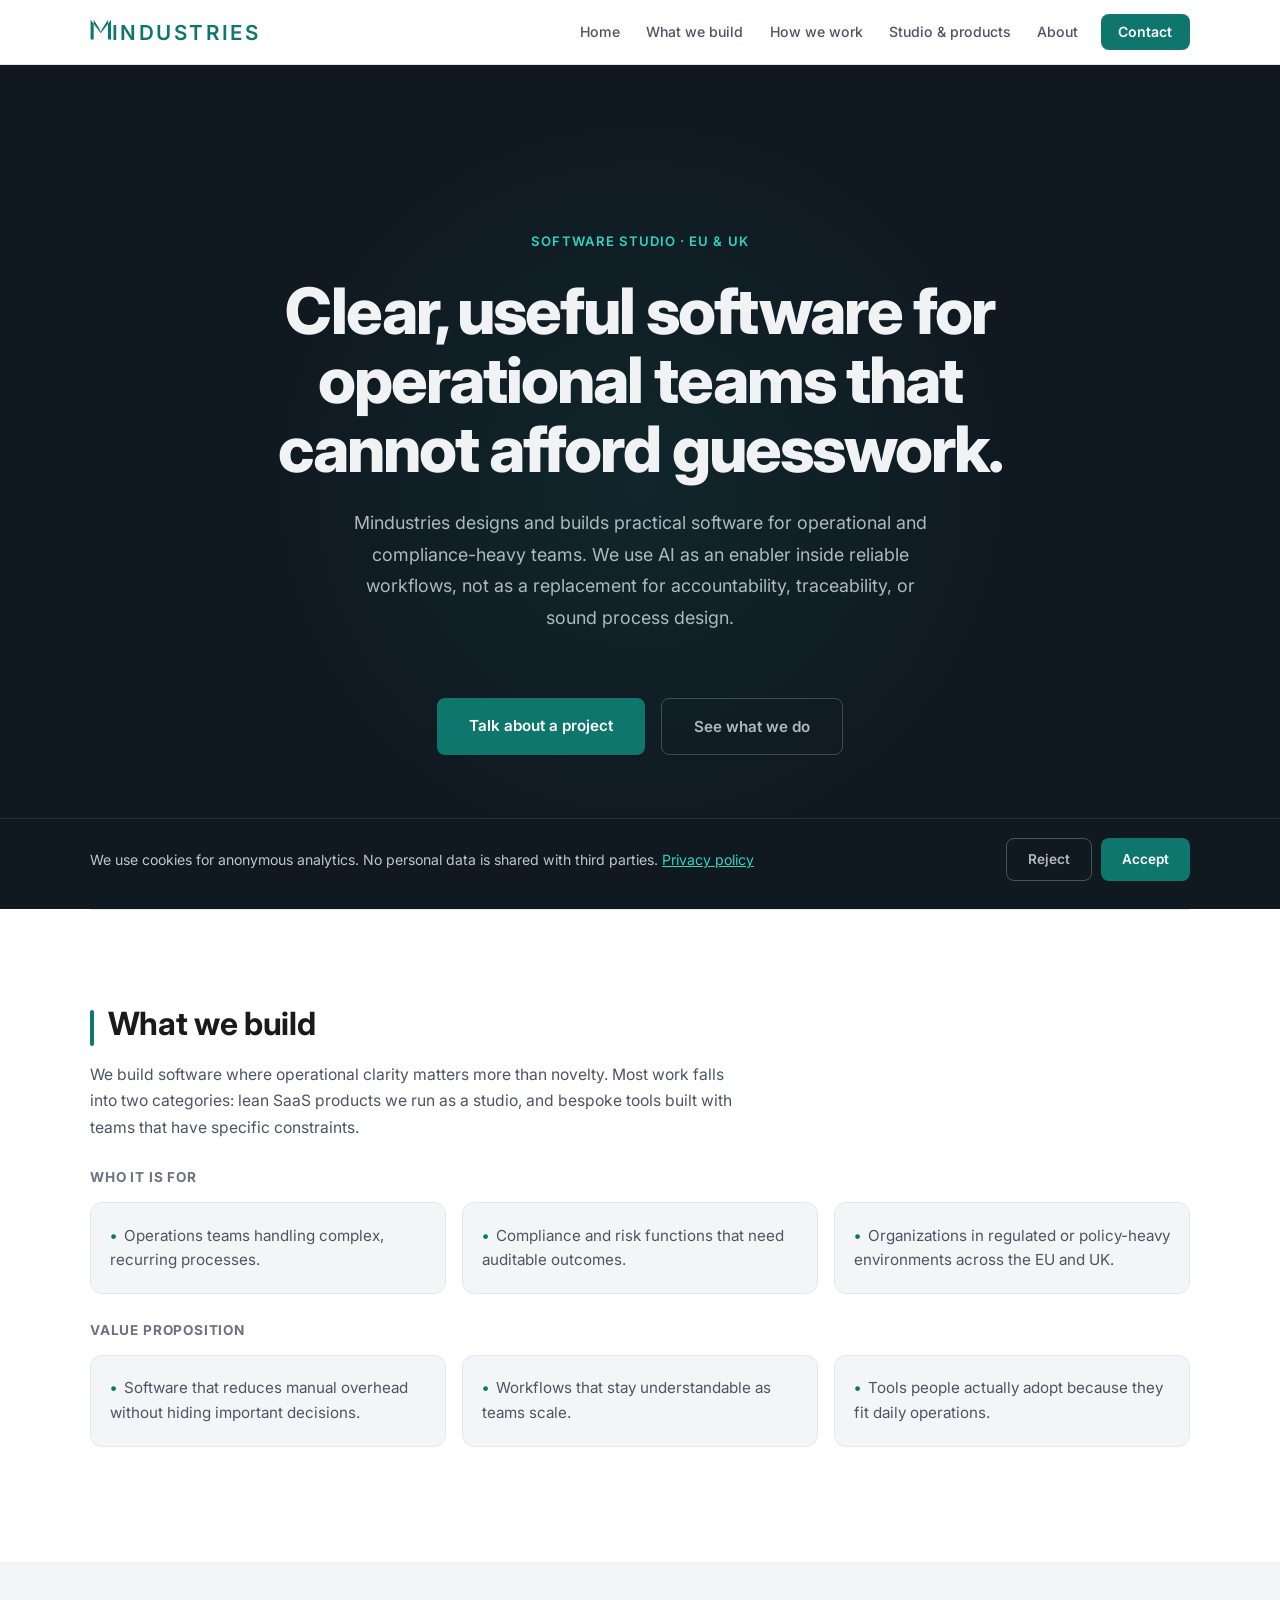
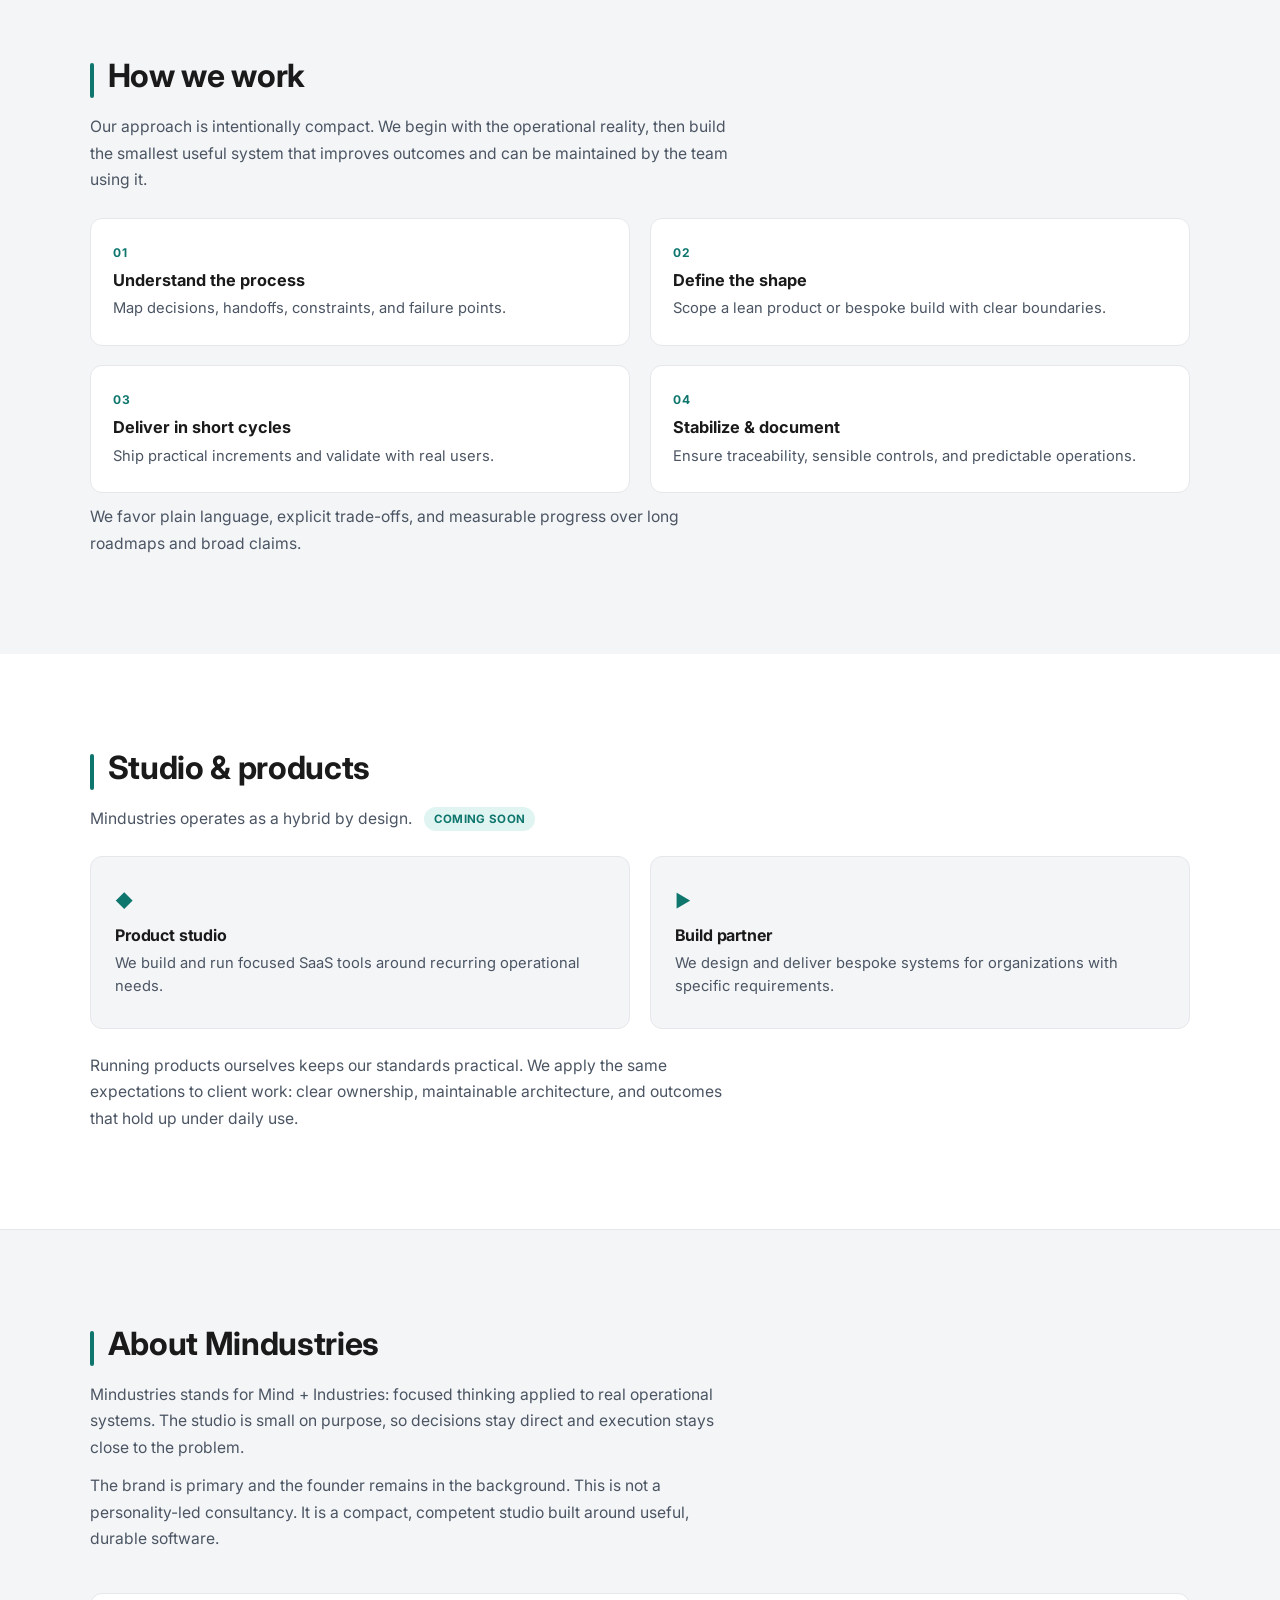
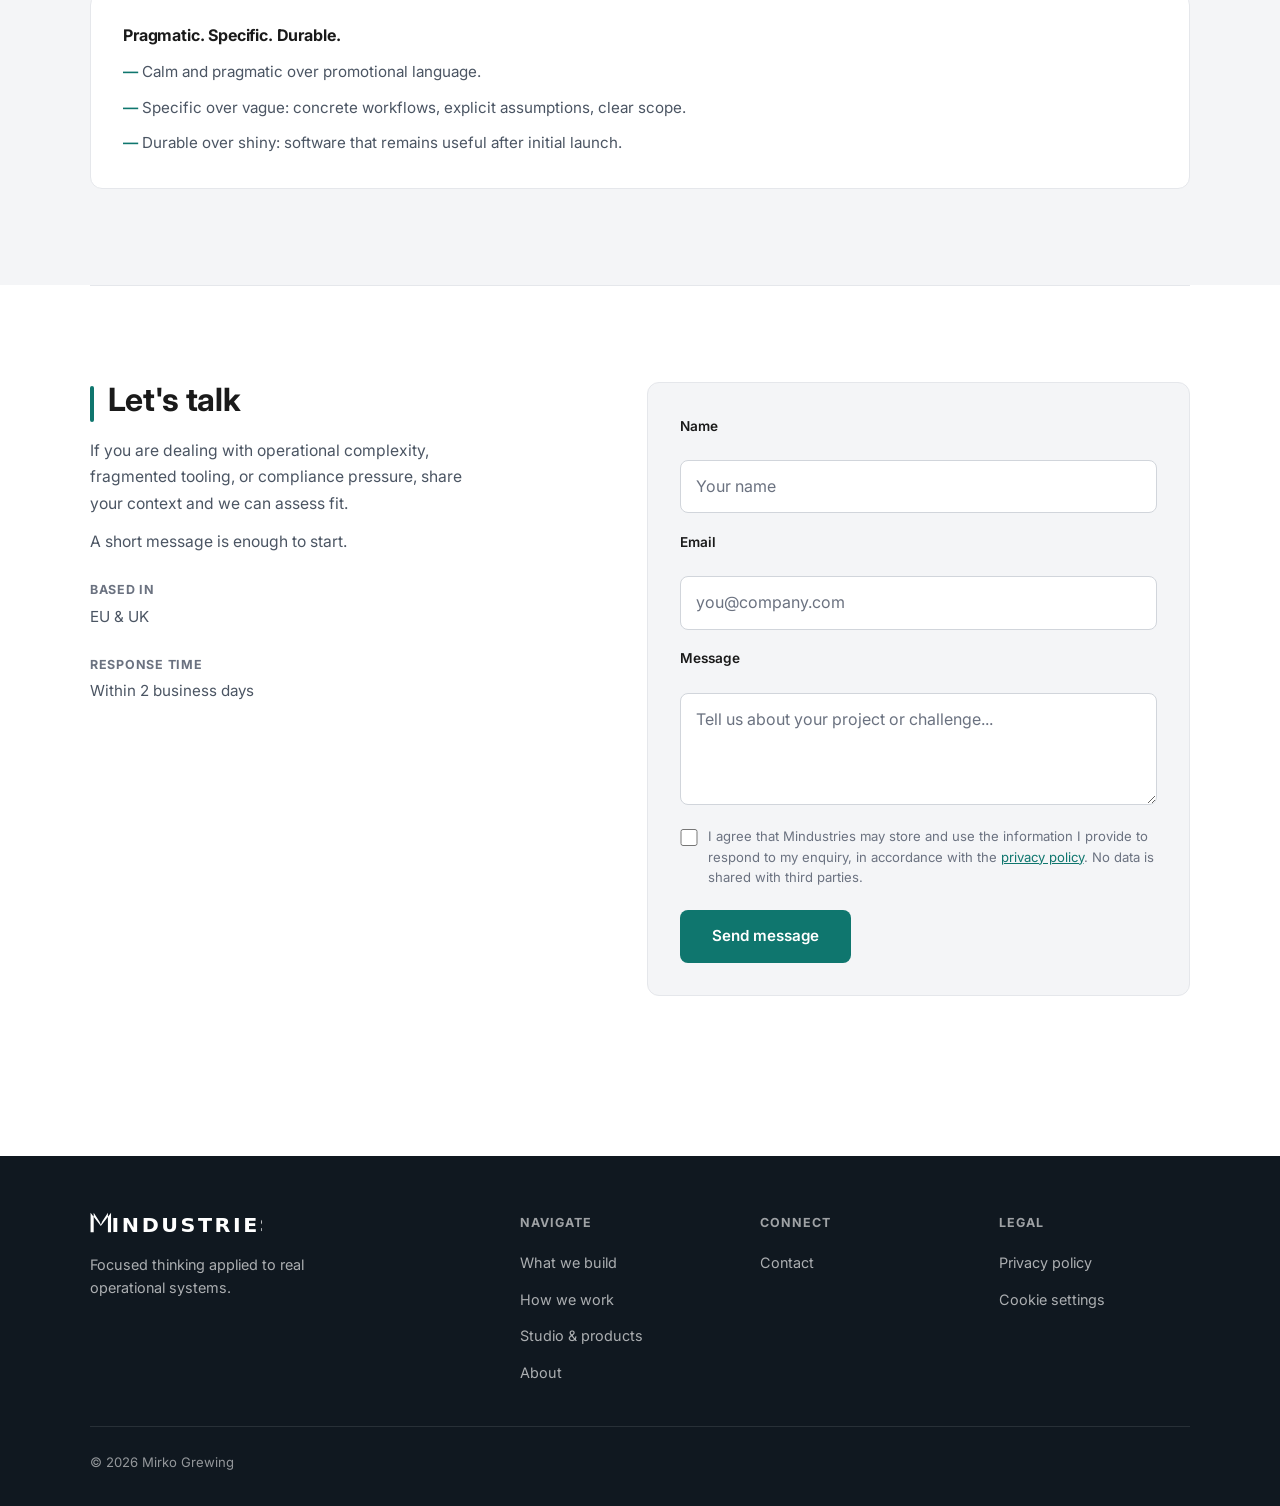
==== commit bed603f1: "Add GDPR/ePrivacy compliance: privacy policy, cookie consent banner Legal compliance for EU (GDPR, e" ====
--- a/index.html
+++ b/index.html
@@ -3,7 +3,128 @@
   <head>
     <meta charset="UTF-8" />
     <meta name="viewport" content="width=device-width, initial-scale=1.0" />
-    <title>Mindustries</title>
+
+    <!-- Google Analytics — loaded only after cookie consent -->
+    <script>
+      window.dataLayer = window.dataLayer || [];
+      function gtag(){dataLayer.push(arguments);}
+      function loadGA() {
+        if (document.querySelector('script[src*="googletagmanager"]')) return;
+        var s = document.createElement('script');
+        s.async = true;
+        s.src = 'https://www.googletagmanager.com/gtag/js?id=G-VDDG00GK10';
+        document.head.appendChild(s);
+        gtag('js', new Date());
+        gtag('config', 'G-VDDG00GK10', { anonymize_ip: true });
+      }
+      if (localStorage.getItem('cookie_consent') === 'accepted') { loadGA(); }
+    </script>
+    <title>Mindustries — Practical Software for Operational &amp; Compliance Teams</title>
+    <meta name="description" content="Mindustries is a software studio based in the EU and UK. We design and build practical tools for operational and compliance-heavy teams — clear workflows, auditable outcomes, no guesswork." />
+    <link rel="canonical" href="https://mindustries.io/" />
+    <meta name="theme-color" content="#0f766e" />
+    <meta name="author" content="Mindustries" />
+    <meta name="robots" content="index, follow, max-snippet:-1, max-image-preview:large" />
+    <link rel="alternate" hreflang="en" href="https://mindustries.io/" />
+    <link rel="alternate" hreflang="x-default" href="https://mindustries.io/" />
+
+    <!-- Open Graph -->
+    <meta property="og:type" content="website" />
+    <meta property="og:site_name" content="Mindustries" />
+    <meta property="og:title" content="Mindustries — Practical Software for Operational &amp; Compliance Teams" />
+    <meta property="og:description" content="Mindustries is a software studio based in the EU and UK. We design and build practical tools for operational and compliance-heavy teams — clear workflows, auditable outcomes, no guesswork." />
+    <meta property="og:url" content="https://mindustries.io/" />
+    <meta property="og:image" content="https://mindustries.io/assets/og-image.png" />
+    <meta property="og:image:width" content="1200" />
+    <meta property="og:image:height" content="630" />
+    <meta property="og:locale" content="en_GB" />
+
+    <!-- Twitter Card -->
+    <meta name="twitter:card" content="summary_large_image" />
+    <meta name="twitter:title" content="Mindustries — Practical Software for Operational &amp; Compliance Teams" />
+    <meta name="twitter:description" content="Software studio in the EU &amp; UK building practical tools for operational and compliance-heavy teams." />
+    <meta name="twitter:image" content="https://mindustries.io/assets/og-image.png" />
+
+    <!-- Structured Data -->
+    <script type="application/ld+json">
+    {
+      "@context": "https://schema.org",
+      "@graph": [
+        {
+          "@type": "Organization",
+          "@id": "https://mindustries.io/#organization",
+          "name": "Mindustries",
+          "url": "https://mindustries.io",
+          "logo": {
+            "@type": "ImageObject",
+            "url": "https://mindustries.io/assets/logo.svg"
+          },
+          "description": "Mindustries is a software studio based in the EU and UK that designs and builds practical software for operational and compliance-heavy teams.",
+          "areaServed": [
+            {
+              "@type": "Place",
+              "name": "European Union"
+            },
+            {
+              "@type": "Place",
+              "name": "United Kingdom"
+            }
+          ],
+          "knowsAbout": [
+            "Operational software",
+            "Compliance tooling",
+            "SaaS development",
+            "Workflow automation",
+            "Bespoke software development"
+          ],
+          "founder": {
+            "@type": "Person",
+            "name": "Mirko Grewing"
+          }
+        },
+        {
+          "@type": "WebSite",
+          "@id": "https://mindustries.io/#website",
+          "url": "https://mindustries.io",
+          "name": "Mindustries",
+          "publisher": {
+            "@id": "https://mindustries.io/#organization"
+          }
+        },
+        {
+          "@type": "WebPage",
+          "@id": "https://mindustries.io/#webpage",
+          "url": "https://mindustries.io",
+          "name": "Mindustries — Practical Software for Operational & Compliance Teams",
+          "description": "Mindustries is a software studio based in the EU and UK. We design and build practical tools for operational and compliance-heavy teams.",
+          "isPartOf": {
+            "@id": "https://mindustries.io/#website"
+          },
+          "about": {
+            "@id": "https://mindustries.io/#organization"
+          }
+        },
+        {
+          "@type": "ProfessionalService",
+          "@id": "https://mindustries.io/#service",
+          "name": "Mindustries",
+          "url": "https://mindustries.io",
+          "description": "Software studio building practical tools for operational and compliance-heavy teams in the EU and UK.",
+          "provider": {
+            "@id": "https://mindustries.io/#organization"
+          },
+          "areaServed": ["EU", "UK"],
+          "serviceType": [
+            "Custom software development",
+            "SaaS product development",
+            "Operational workflow tooling",
+            "Compliance software"
+          ]
+        }
+      ]
+    }
+    </script>
+
     <link rel="preconnect" href="https://fonts.googleapis.com" />
     <link rel="preconnect" href="https://fonts.gstatic.com" crossorigin />
     <link
@@ -204,7 +325,7 @@
             <div class="consent-group">
               <label class="consent-label">
                 <input type="checkbox" id="consent" name="consent" required />
-                <span>I agree that Mindustries may store and use the information I provide to respond to my enquiry. No data is shared with third parties.</span>
+                <span>I agree that Mindustries may store and use the information I provide to respond to my enquiry, in accordance with the <a href="privacy.html" target="_blank">privacy policy</a>. No data is shared with third parties.</span>
               </label>
             </div>
 
@@ -237,12 +358,30 @@
               <li><a href="#contact">Contact</a></li>
             </ul>
           </div>
+          <div class="footer-links">
+            <h4>Legal</h4>
+            <ul role="list">
+              <li><a href="privacy.html">Privacy policy</a></li>
+              <li><a href="#" id="cookie-settings">Cookie settings</a></li>
+            </ul>
+          </div>
         </div>
         <div class="footer-bottom">
           <p>&copy; 2026 Mirko Grewing</p>
         </div>
       </div>
     </footer>
+
+    <!-- Cookie consent banner -->
+    <div id="cookie-banner" class="cookie-banner" role="dialog" aria-label="Cookie consent" hidden>
+      <div class="cookie-banner-inner">
+        <p>We use cookies for anonymous analytics. No personal data is shared with third parties. <a href="privacy.html">Privacy policy</a></p>
+        <div class="cookie-banner-actions">
+          <button id="cookie-reject" class="cookie-btn cookie-btn--reject" type="button">Reject</button>
+          <button id="cookie-accept" class="cookie-btn cookie-btn--accept" type="button">Accept</button>
+        </div>
+      </div>
+    </div>
 
     <script src="script.js" defer></script>
   </body>
--- a/styles.css
+++ b/styles.css
@@ -337,7 +337,7 @@
 
 .footer-grid {
   display: grid;
-  grid-template-columns: 2fr 1fr 1fr;
+  grid-template-columns: 2fr 1fr 1fr 1fr;
   gap: 3rem;
   padding-bottom: 2.5rem;
   border-bottom: 1px solid rgba(255, 255, 255, 0.1);
@@ -847,6 +847,169 @@
   box-shadow: 0 0 0 3px #fef2f2;
 }
 
+/* ── COOKIE BANNER ──────────────────── */
+
+.cookie-banner {
+  position: fixed;
+  bottom: 0;
+  left: 0;
+  right: 0;
+  z-index: 150;
+  background: var(--bg-dark);
+  border-top: 1px solid rgba(255, 255, 255, 0.1);
+  padding: 1.2rem 1.5rem;
+}
+
+.cookie-banner[hidden] {
+  display: none;
+}
+
+.cookie-banner-inner {
+  width: min(100% - 2rem, var(--max-width));
+  margin-inline: auto;
+  display: flex;
+  align-items: center;
+  justify-content: space-between;
+  gap: 1.5rem;
+  flex-wrap: wrap;
+}
+
+.cookie-banner-inner p {
+  margin: 0;
+  font-size: 0.88rem;
+  color: rgba(255, 255, 255, 0.75);
+  line-height: 1.5;
+  max-width: none;
+  flex: 1 1 300px;
+}
+
+.cookie-banner-inner a {
+  color: #2dd4bf;
+}
+
+.cookie-banner-actions {
+  display: flex;
+  gap: 0.6rem;
+  flex-shrink: 0;
+}
+
+.cookie-btn {
+  font: inherit;
+  font-size: 0.85rem;
+  font-weight: 600;
+  padding: 0.55rem 1.3rem;
+  border-radius: var(--radius);
+  border: none;
+  cursor: pointer;
+  transition: background 160ms ease, transform 160ms ease;
+}
+
+.cookie-btn--accept {
+  background: var(--accent);
+  color: #fff;
+}
+
+.cookie-btn--accept:hover {
+  background: #14b8a6;
+  transform: translateY(-1px);
+}
+
+.cookie-btn--reject {
+  background: transparent;
+  color: rgba(255, 255, 255, 0.7);
+  border: 1px solid rgba(255, 255, 255, 0.25);
+}
+
+.cookie-btn--reject:hover {
+  background: rgba(255, 255, 255, 0.06);
+  color: #fff;
+  border-color: rgba(255, 255, 255, 0.4);
+}
+
+/* ── LEGAL PAGE ─────────────────────── */
+
+.legal-page {
+  width: min(100% - 3rem, 48rem);
+  margin-inline: auto;
+  padding-block: 4rem;
+}
+
+.legal-page h1 {
+  font-size: clamp(1.8rem, 3vw, 2.4rem);
+  font-weight: 800;
+  letter-spacing: -0.02em;
+  margin-bottom: 0.5rem;
+}
+
+.legal-updated {
+  font-size: 0.85rem;
+  color: var(--text-muted);
+  margin-bottom: 3rem;
+}
+
+.legal-page h2 {
+  margin-top: 2.5rem;
+  margin-bottom: 0.8rem;
+}
+
+.legal-page h3 {
+  margin-top: 1.5rem;
+}
+
+.legal-page ul {
+  margin-top: 0.8rem;
+  display: grid;
+  gap: 0.5rem;
+}
+
+.legal-page ul li {
+  padding-left: 1.2rem;
+  position: relative;
+  font-size: 0.95rem;
+  line-height: 1.6;
+  color: var(--text-soft);
+}
+
+.legal-page ul li::before {
+  content: "\2022";
+  position: absolute;
+  left: 0;
+  color: var(--accent);
+  font-weight: 700;
+}
+
+.legal-table {
+  width: 100%;
+  margin-top: 1rem;
+  border-collapse: collapse;
+  font-size: 0.9rem;
+  line-height: 1.5;
+}
+
+.legal-table th,
+.legal-table td {
+  text-align: left;
+  padding: 0.7rem 1rem;
+  border-bottom: 1px solid var(--border);
+  color: var(--text-soft);
+}
+
+.legal-table th {
+  font-weight: 600;
+  color: var(--text);
+  font-size: 0.82rem;
+  text-transform: uppercase;
+  letter-spacing: 0.04em;
+  background: var(--bg-alt);
+}
+
+.legal-table code {
+  font-size: 0.85em;
+  background: var(--bg-alt);
+  padding: 0.1rem 0.4rem;
+  border-radius: 3px;
+}
+
 /* ── RESPONSIVE ──────────────────────── */
 
 @media (max-width: 48rem) {
@@ -967,6 +1130,29 @@
   form {
     padding: 1.5rem;
   }
+
+  .cookie-banner-inner {
+    flex-direction: column;
+    text-align: center;
+  }
+
+  .cookie-banner-actions {
+    width: 100%;
+    justify-content: center;
+  }
+
+  .legal-table {
+    font-size: 0.82rem;
+  }
+
+  .legal-table th,
+  .legal-table td {
+    padding: 0.5rem 0.6rem;
+  }
+
+  .legal-page {
+    padding-block: 2.5rem;
+  }
 }
 
 /* ── REDUCED MOTION ─────────────────── */
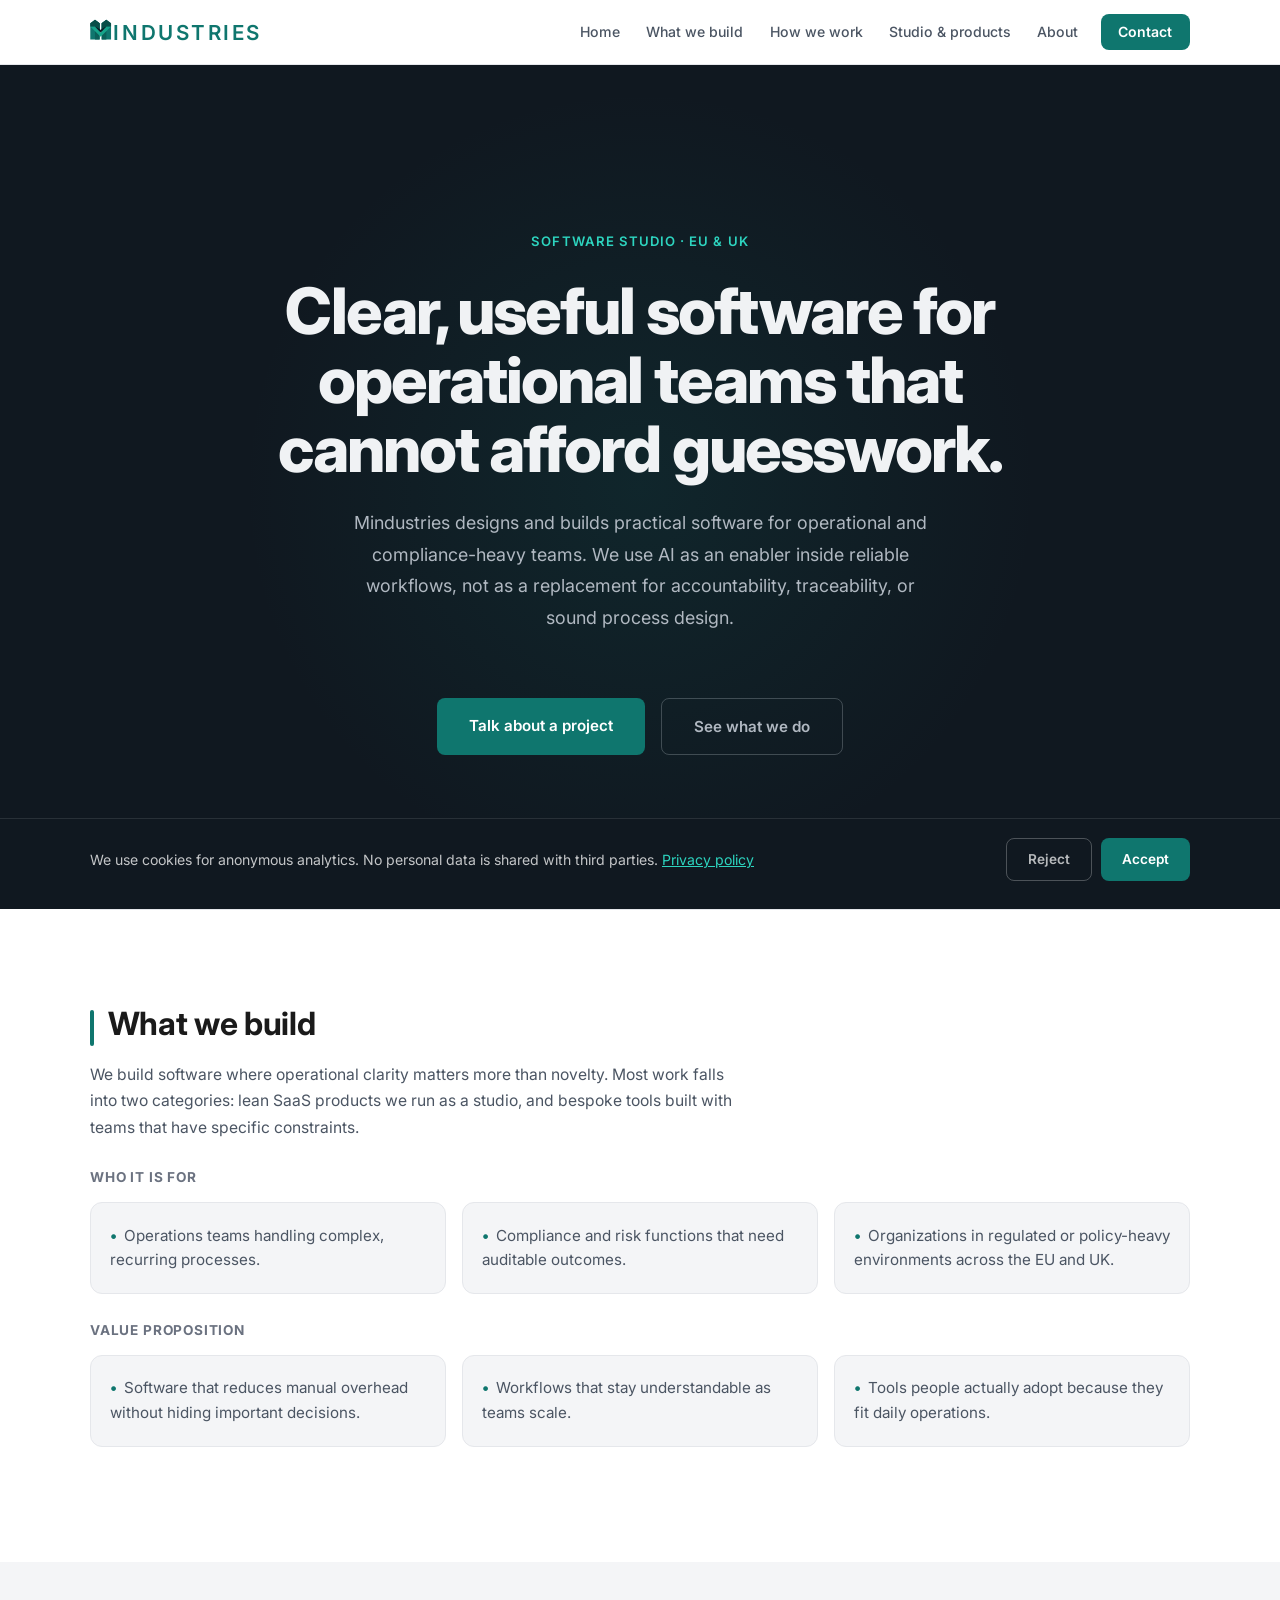
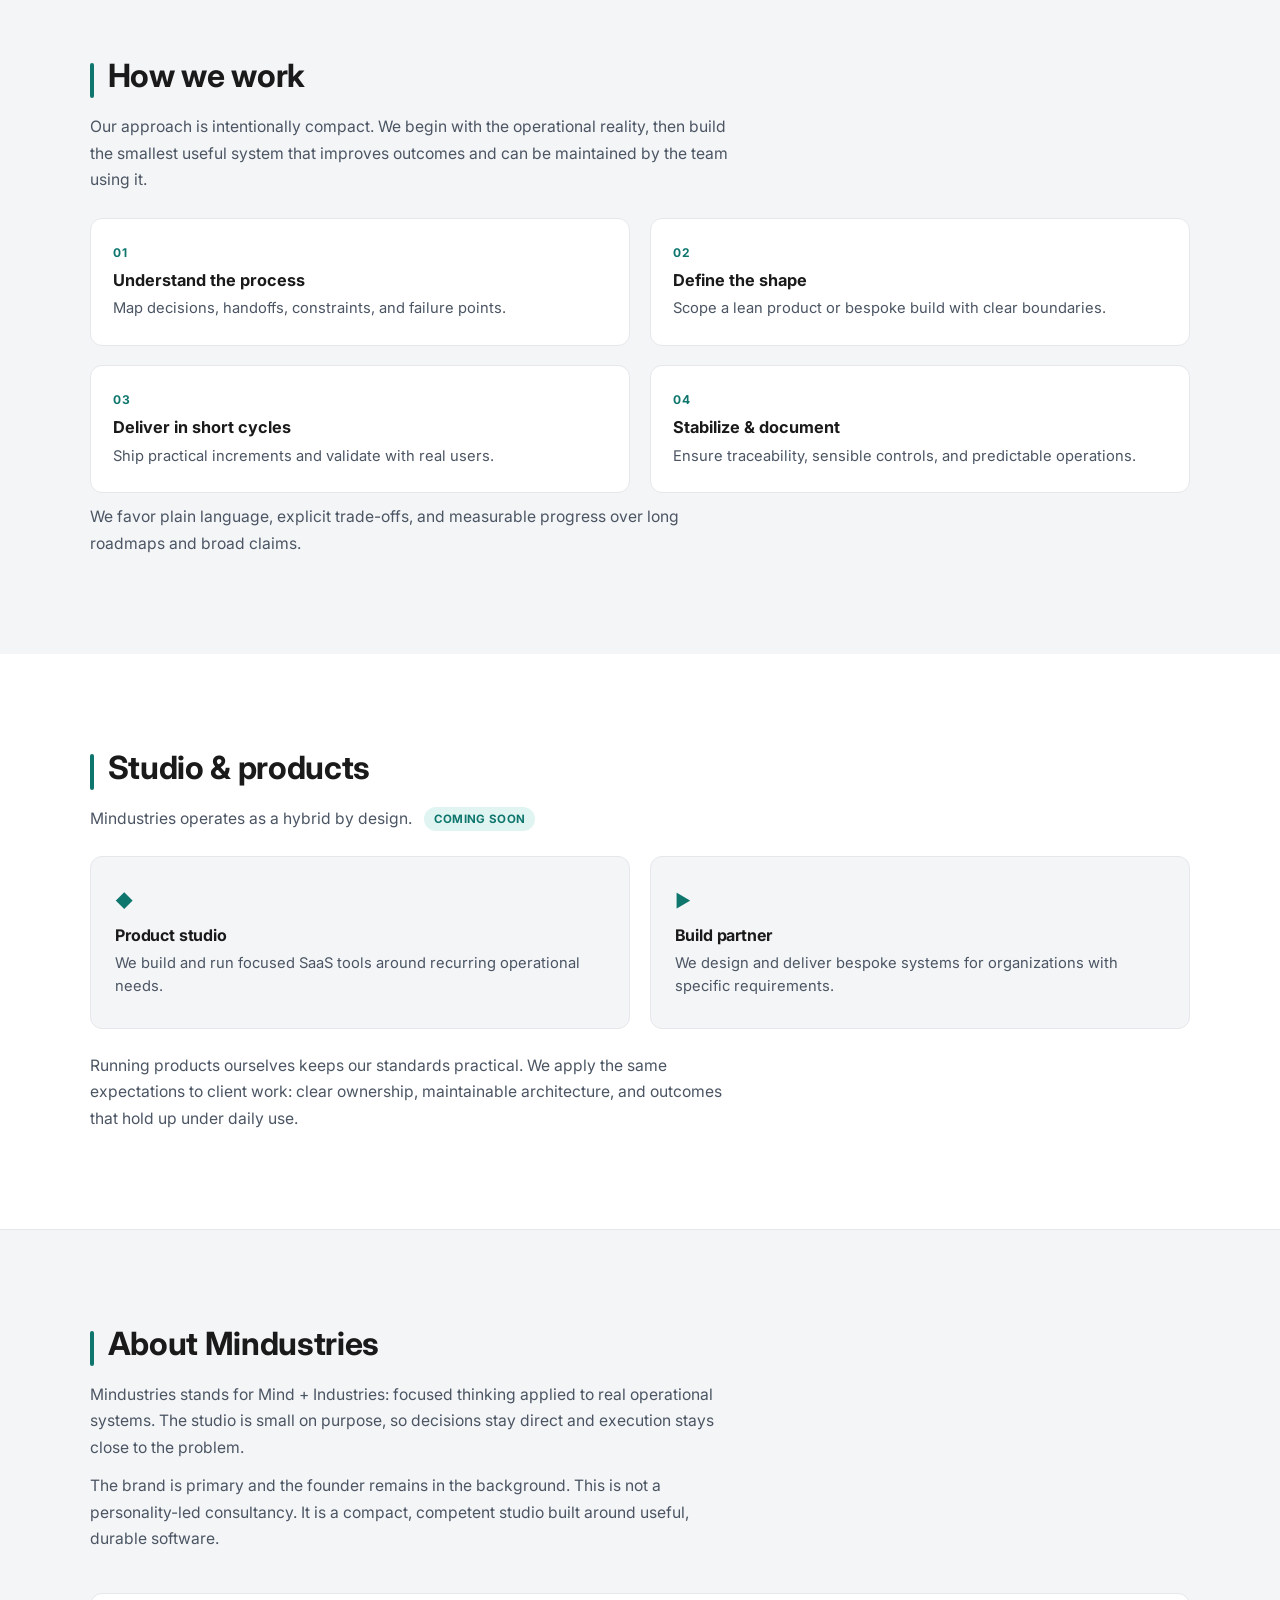
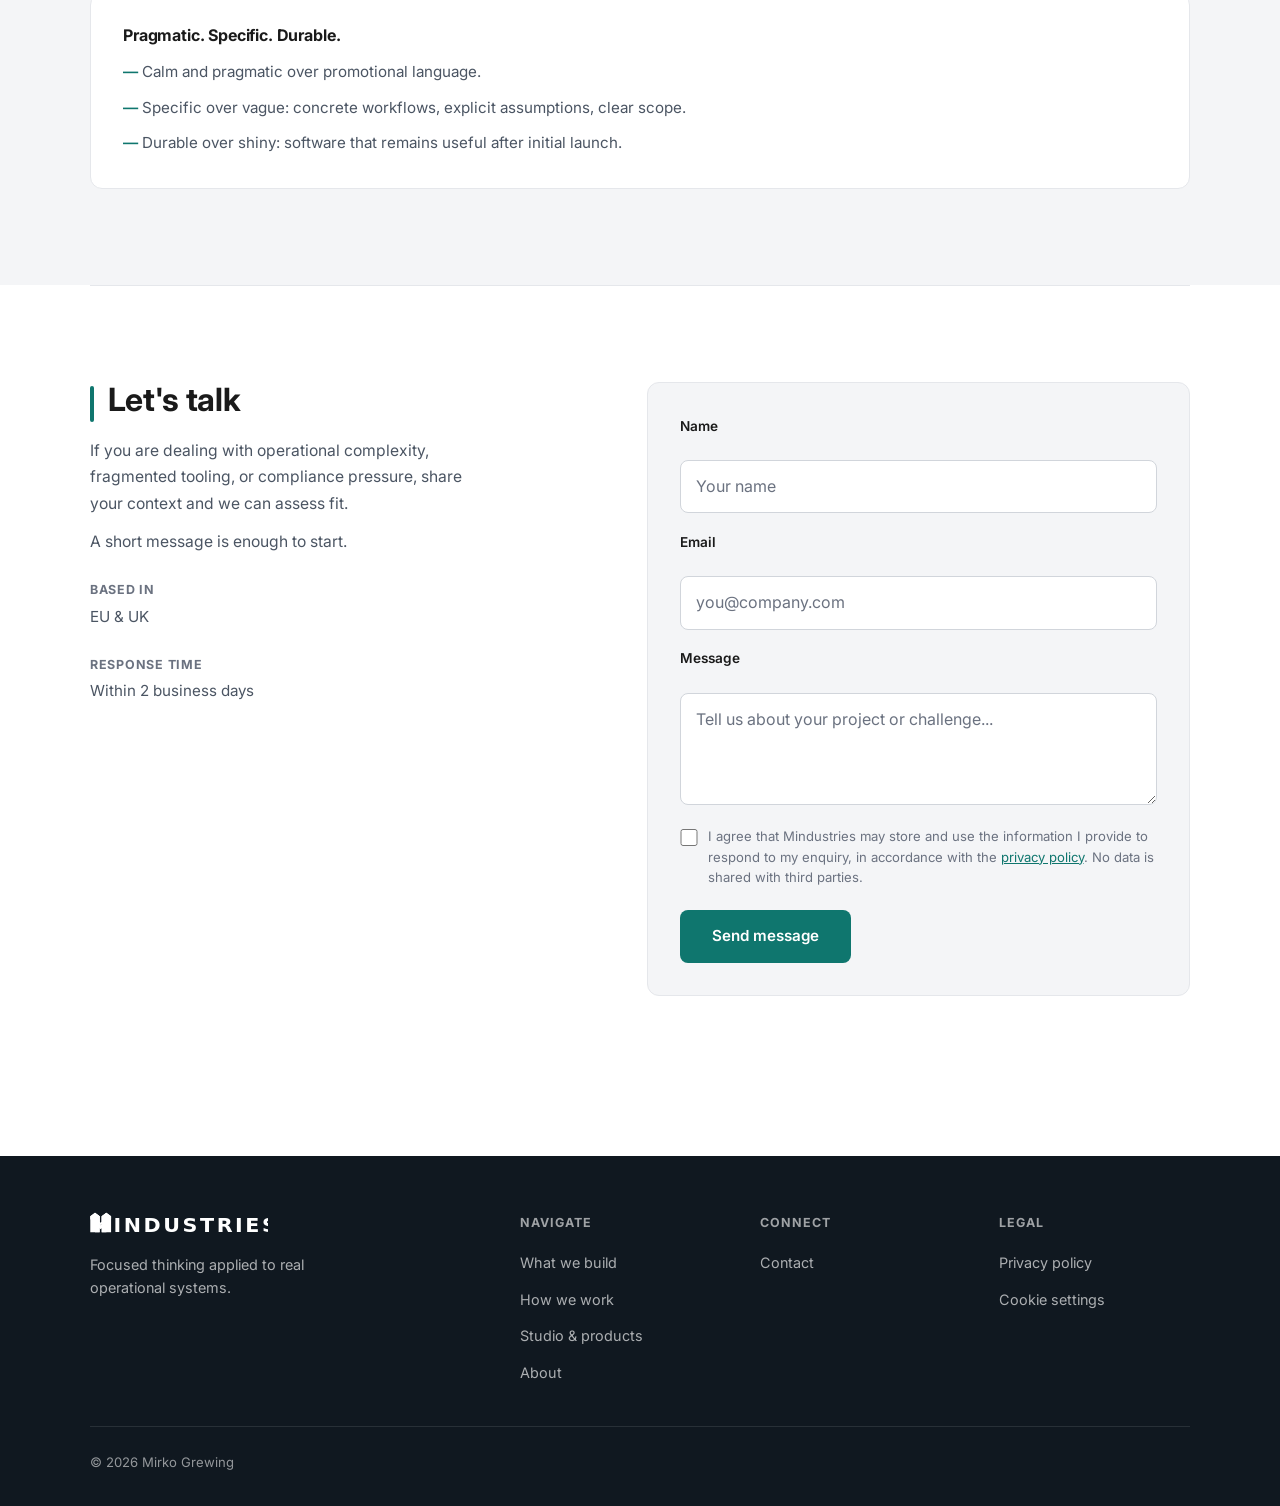
==== commit 7d36742f: "Update brand assets with new dimensional M design Replace flat M mark with dimensional tower-style M" ====
--- a/index.html
+++ b/index.html
@@ -139,15 +139,23 @@
     <header>
       <div class="site-header-inner">
         <a href="#hero" class="brand-link" aria-label="Mindustries home">
-          <svg class="logo-svg" viewBox="0 -1.5 121 18" width="121" height="18" xmlns="http://www.w3.org/2000/svg" role="img" aria-label="Mindustries">
-            <!-- Custom M with angular notch at V-junction -->
-            <path d="
-              M 0.4 -1 H 2.6 V 13 H 0.4 Z
-              M 12.6 -1 H 14.8 V 13 H 12.6 Z
-              M 0.4 -1 L 7.6 8.5 L 14.8 -1 L 12.6 -1 L 8.6 5.4 L 7.6 7.6 L 6.6 5.4 L 2.6 -1 Z
-            " fill="currentColor"/>
+          <svg class="logo-svg" viewBox="0 -1.5 125 18" width="125" height="18" xmlns="http://www.w3.org/2000/svg" role="img" aria-label="Mindustries">
+            <!-- Left tower -->
+            <path d="M 0.2 1.5 L 3.5 -1 L 6.8 1.5 L 6.8 13 L 0.2 13 Z" fill="#0f766e"/>
+            <!-- Right tower -->
+            <path d="M 8.2 1.5 L 11.5 -1 L 14.8 1.5 L 14.8 13 L 8.2 13 Z" fill="#0f766e"/>
+            <!-- Tower inner shadows -->
+            <path d="M 3.5 -1 L 6.8 1.5 L 6.8 13 L 3.5 13 Z" fill="#0b6059"/>
+            <path d="M 8.2 1.5 L 11.5 -1 L 11.5 13 L 8.2 13 Z" fill="#0b6059"/>
+            <!-- Chevron V -->
+            <path d="M 0.2 3.8 L 7.5 11 L 14.8 3.8 L 11.5 3.8 L 7.5 8 L 3.5 3.8 Z" fill="#16a38a"/>
+            <!-- Inner V cutout -->
+            <path d="M 3.5 3.8 L 7.5 8 L 11.5 3.8 L 9.8 3.8 L 7.5 6.2 L 5.2 3.8 Z" fill="#0c1a25"/>
+            <!-- Dark overlaps -->
+            <path d="M 3.5 -1 L 6.8 1.5 L 6.8 5.5 L 3.5 3.8 L 0.2 3.8 L 0.2 1.5 Z" fill="#094e48"/>
+            <path d="M 11.5 -1 L 14.8 1.5 L 14.8 3.8 L 11.5 3.8 L 8.2 5.5 L 8.2 1.5 Z" fill="#094e48"/>
             <!-- INDUSTRIES text -->
-            <text x="15.2" y="13"
+            <text x="16.5" y="13"
               fill="currentColor"
               font-family="Inter, system-ui, -apple-system, sans-serif"
               font-size="14.5"
--- a/styles.css
+++ b/styles.css
@@ -44,6 +44,7 @@
   font-family: "Inter", system-ui, -apple-system, "Segoe UI", sans-serif;
   line-height: 1.7;
   -webkit-font-smoothing: antialiased;
+  overflow-x: hidden;
 }
 
 a {
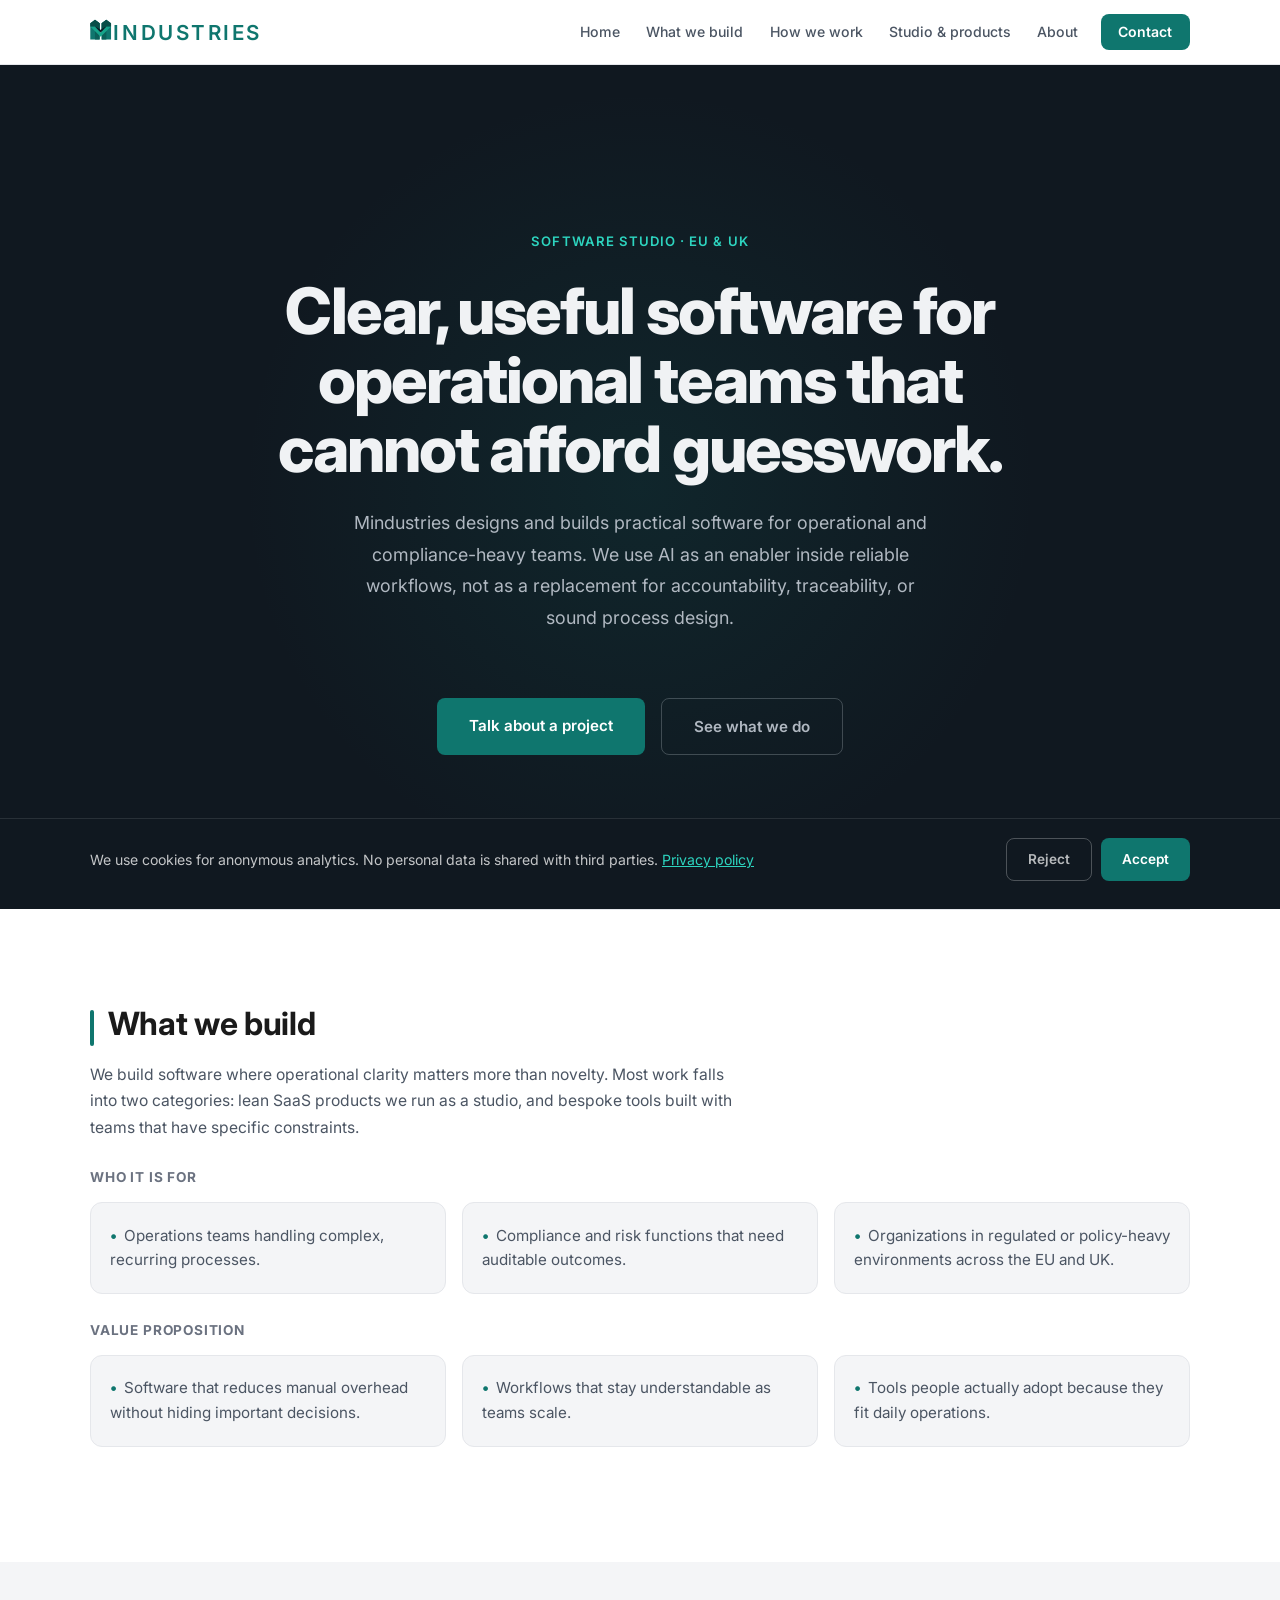
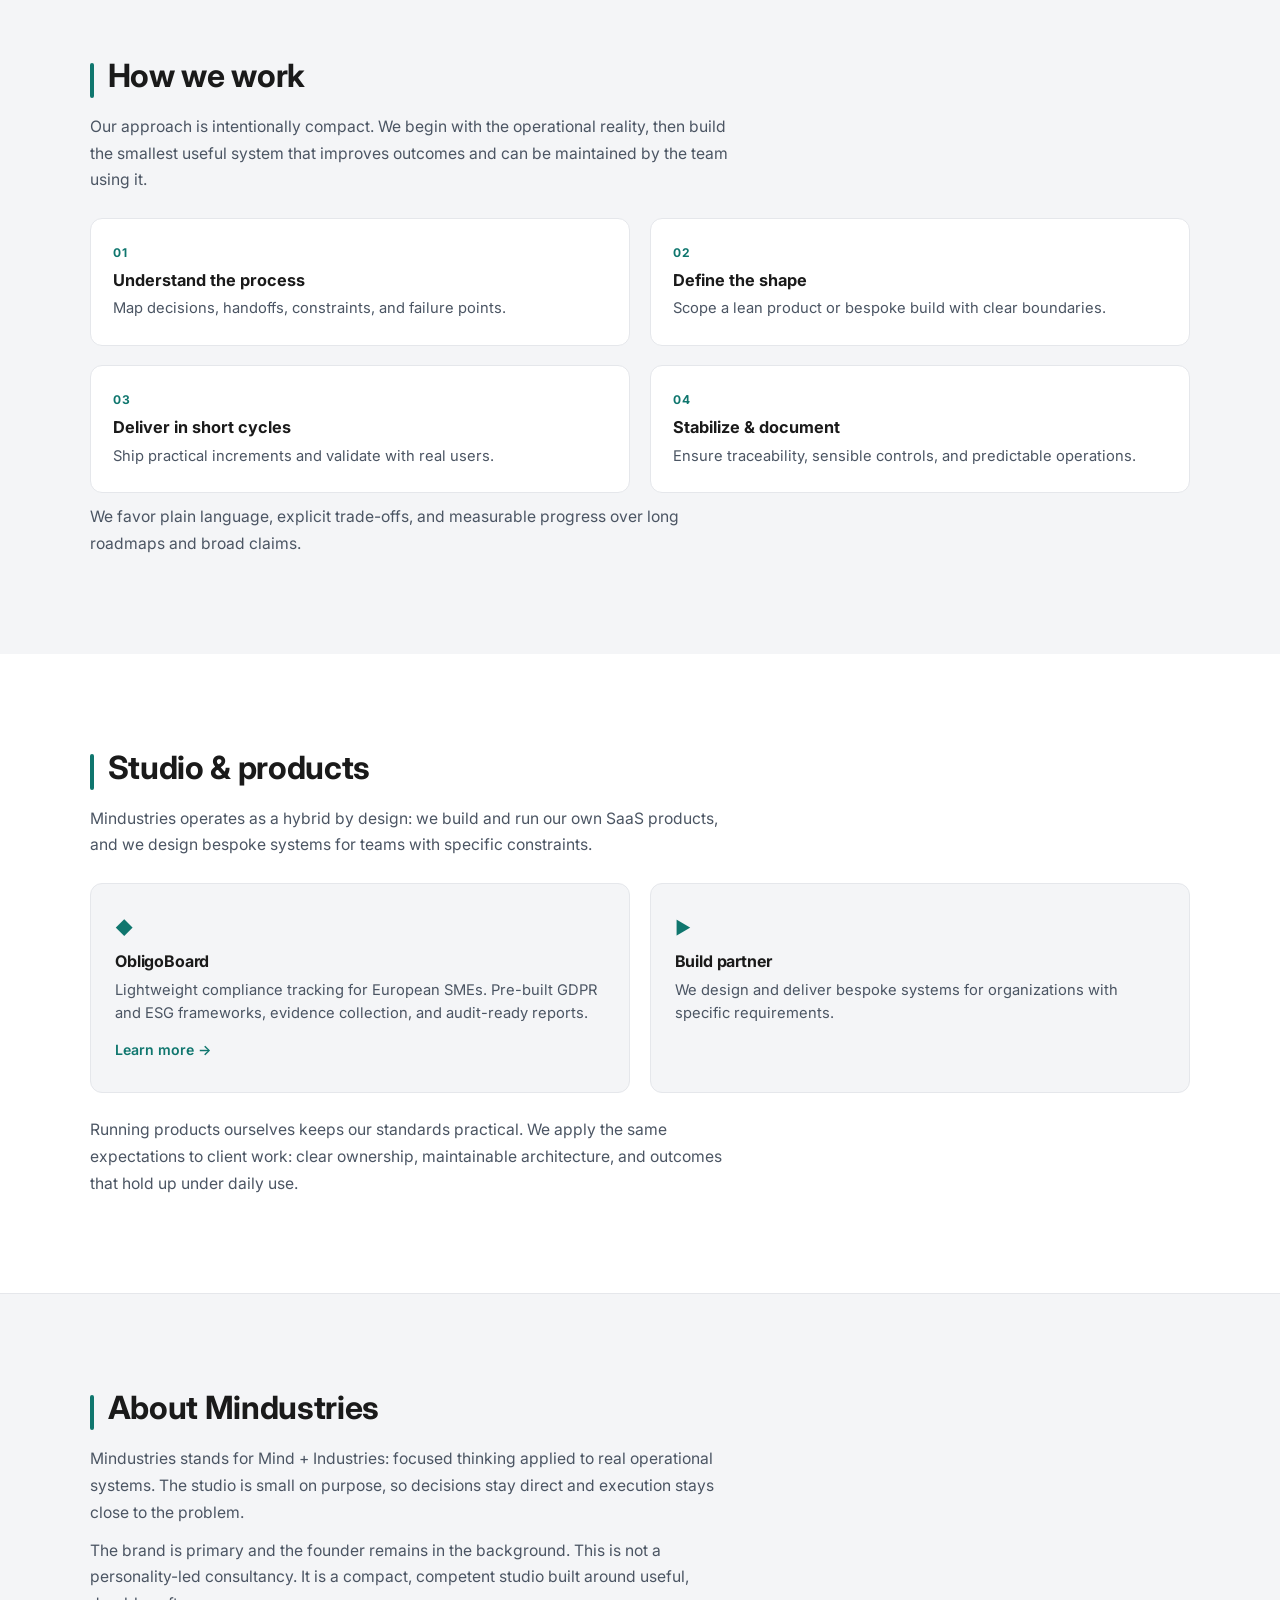
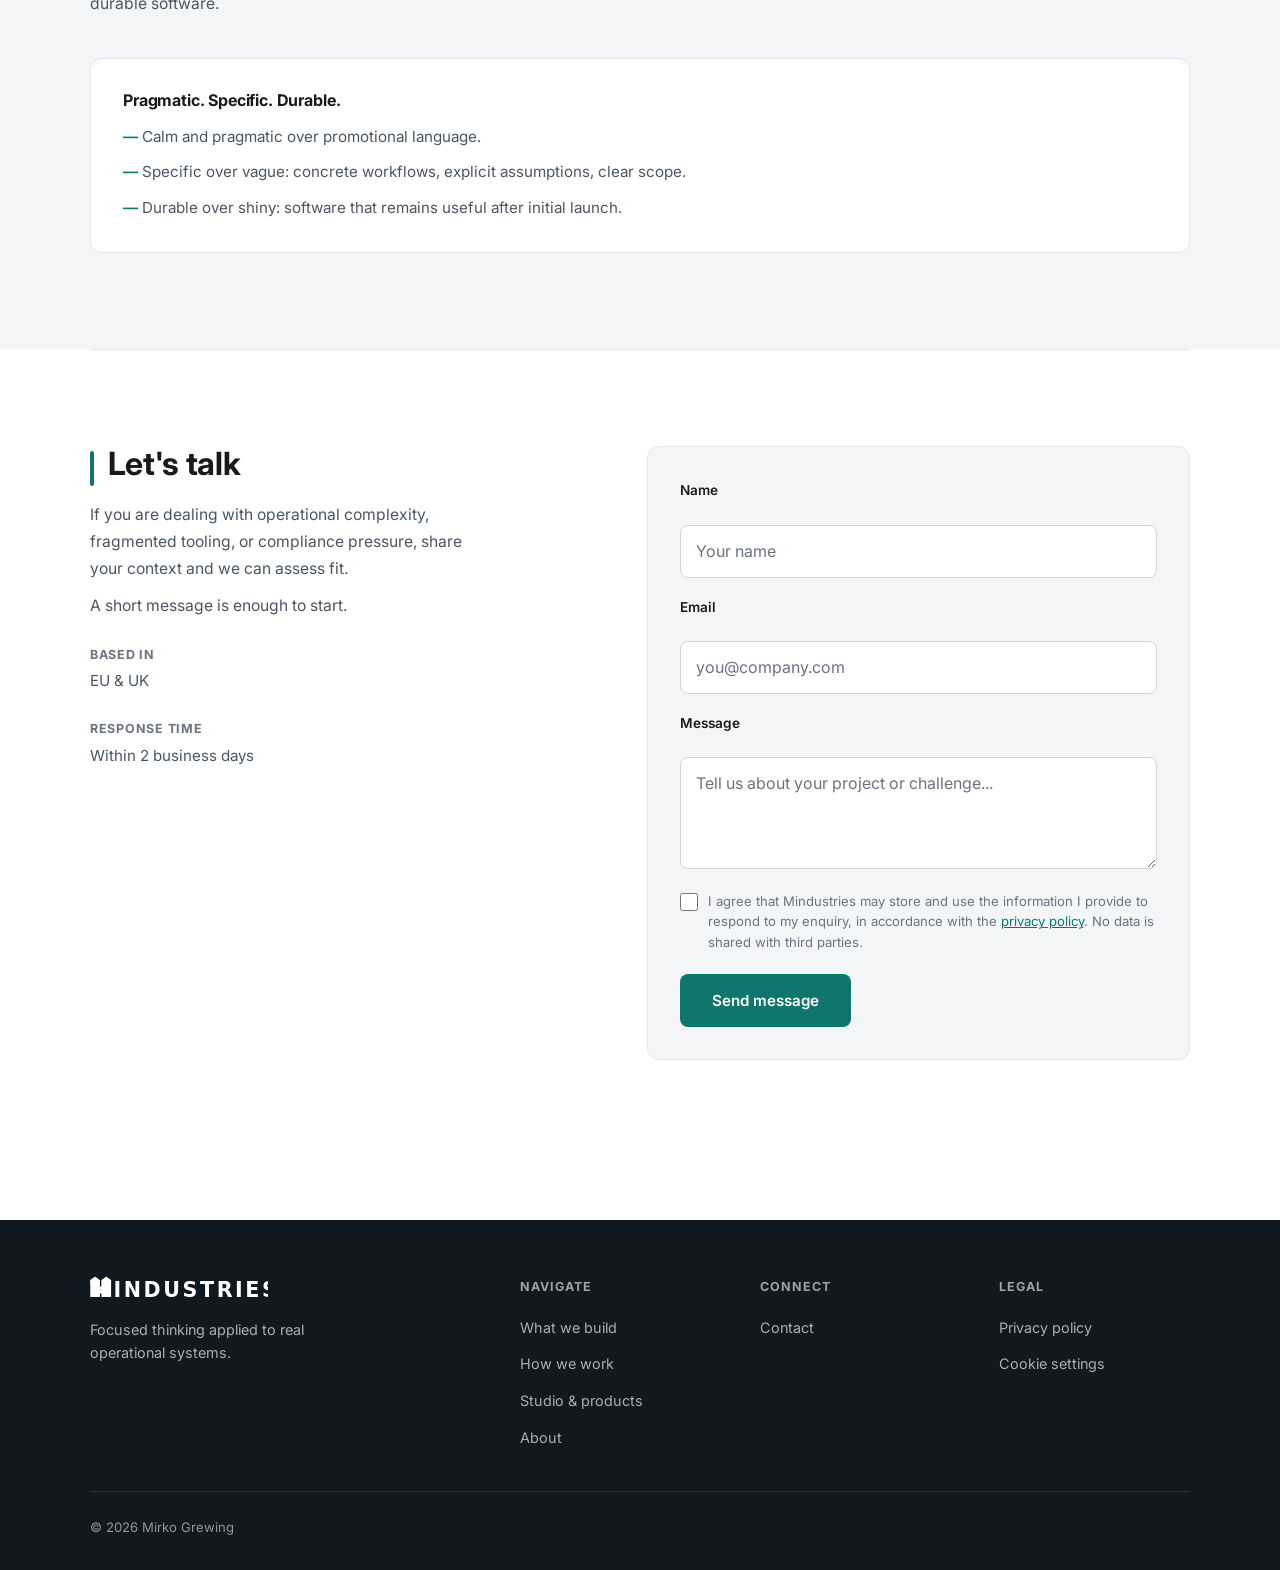
==== commit 29b10699: "Add ObligoBoard product landing page Dedicated page for ObligoBoard — lightweight compliance trackin" ====
--- a/index.html
+++ b/index.html
@@ -256,14 +256,14 @@
       <section id="studio-products" aria-labelledby="studio-products-title">
         <h2 id="studio-products-title">Studio &amp; products</h2>
         <p>
-          Mindustries operates as a hybrid by design.
-          <span class="coming-soon-badge">Coming soon</span>
+          Mindustries operates as a hybrid by design: we build and run our own SaaS products, and we design bespoke systems for teams with specific constraints.
         </p>
         <div class="studio-cards">
-          <div class="studio-card">
+          <div class="studio-card studio-card--product">
             <span class="studio-card-icon" aria-hidden="true">&#9670;</span>
-            <h3>Product studio</h3>
-            <p>We build and run focused SaaS tools around recurring operational needs.</p>
+            <h3>ObligoBoard</h3>
+            <p>Lightweight compliance tracking for European SMEs. Pre-built GDPR and ESG frameworks, evidence collection, and audit-ready reports.</p>
+            <a href="obligoboard.html" class="studio-card-link">Learn more &rarr;</a>
           </div>
           <div class="studio-card">
             <span class="studio-card-icon" aria-hidden="true">&#9654;</span>
--- a/styles.css
+++ b/styles.css
@@ -593,6 +593,20 @@
   color: var(--text-soft);
 }
 
+.studio-card-link {
+  display: inline-block;
+  margin-top: 0.8rem;
+  font-size: 0.88rem;
+  font-weight: 600;
+  text-decoration: none;
+  color: var(--accent);
+  transition: color 160ms ease;
+}
+
+.studio-card-link:hover {
+  color: var(--accent-strong);
+}
+
 /* ── ABOUT ───────────────────────────── */
 
 #about-mindustries {
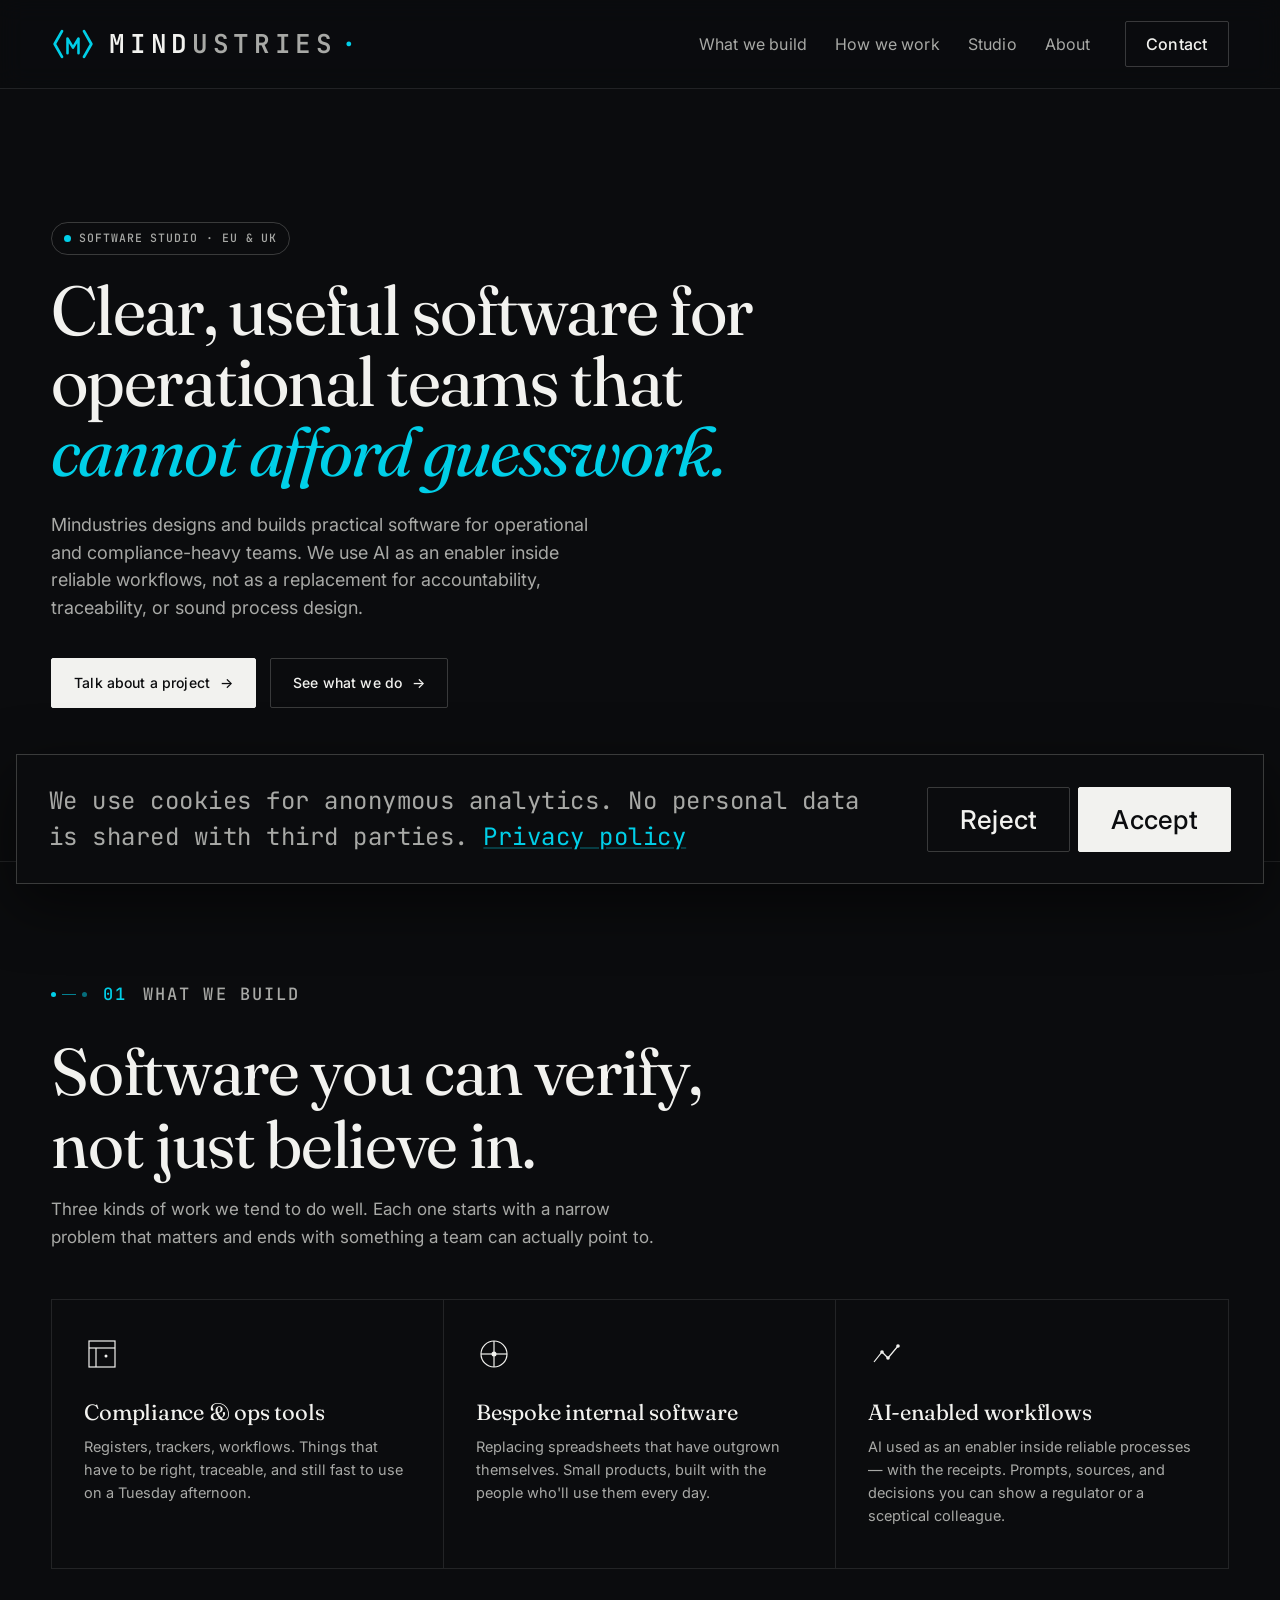
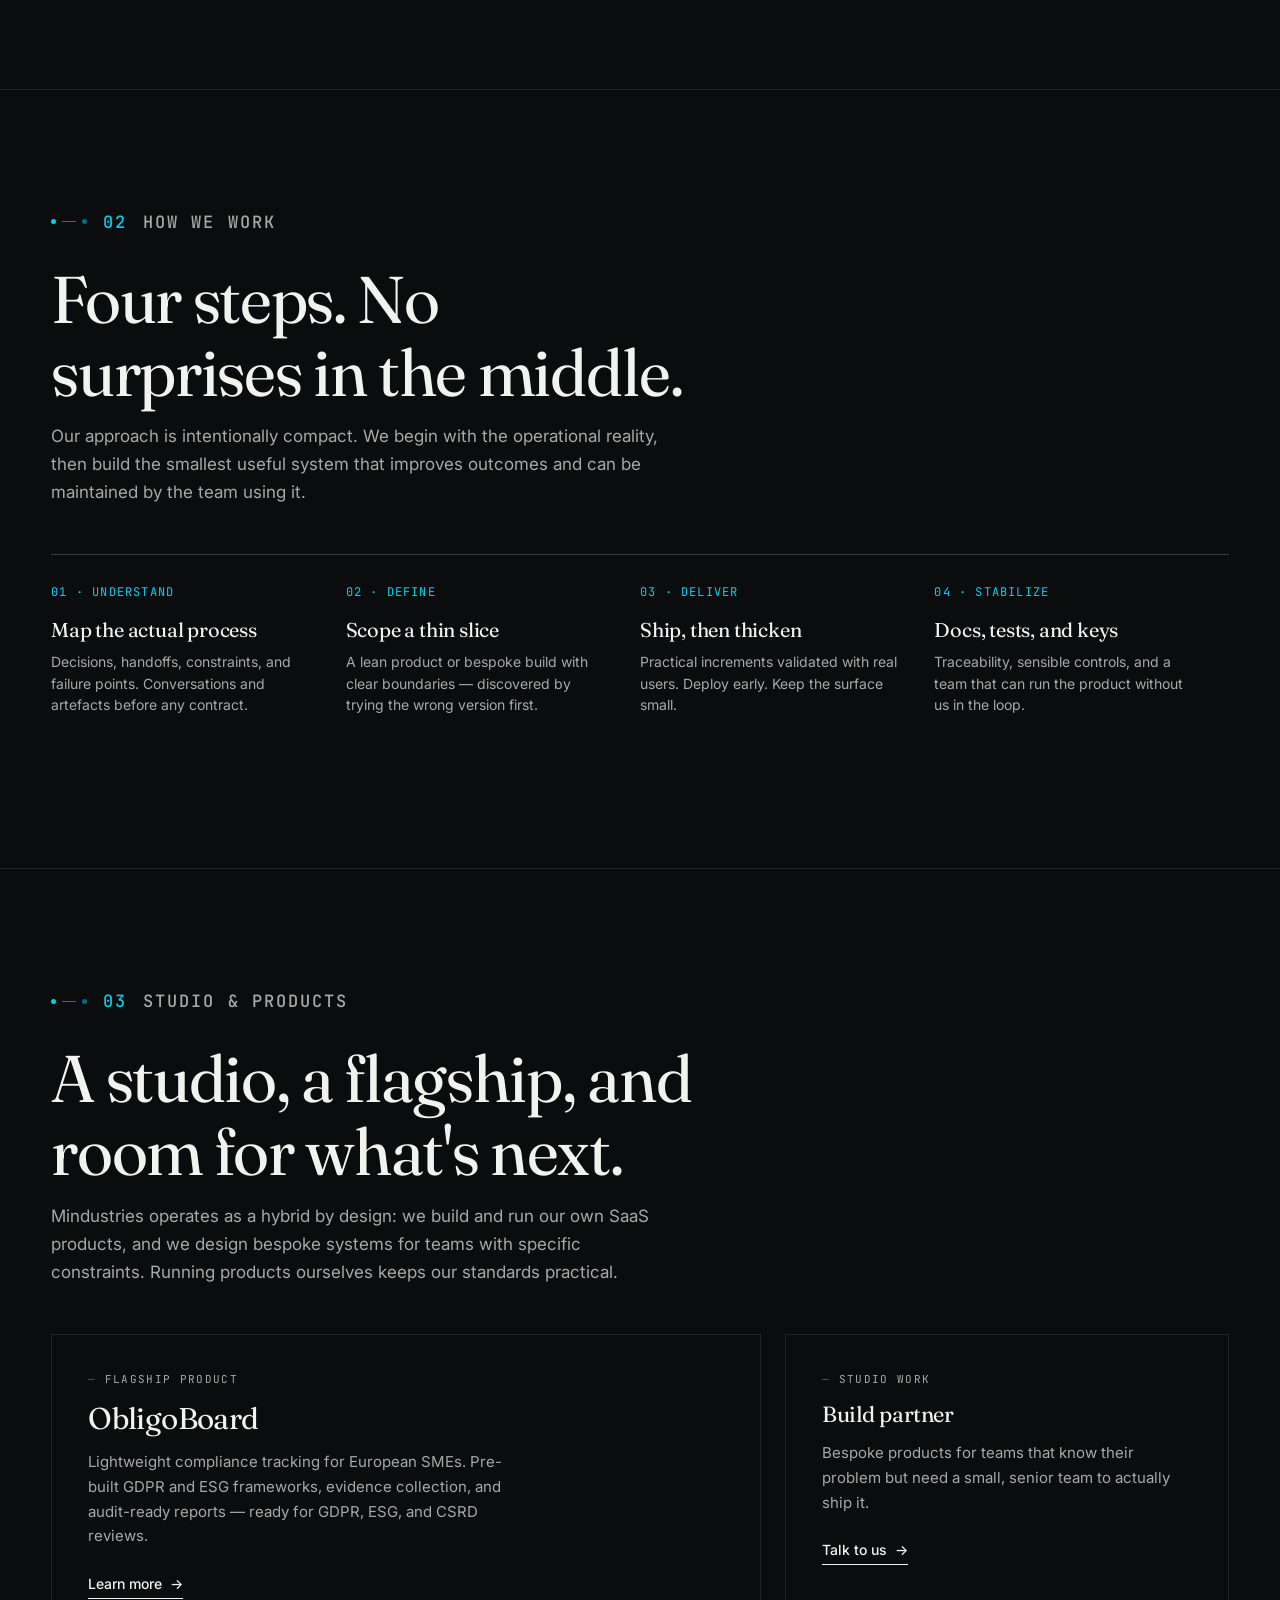
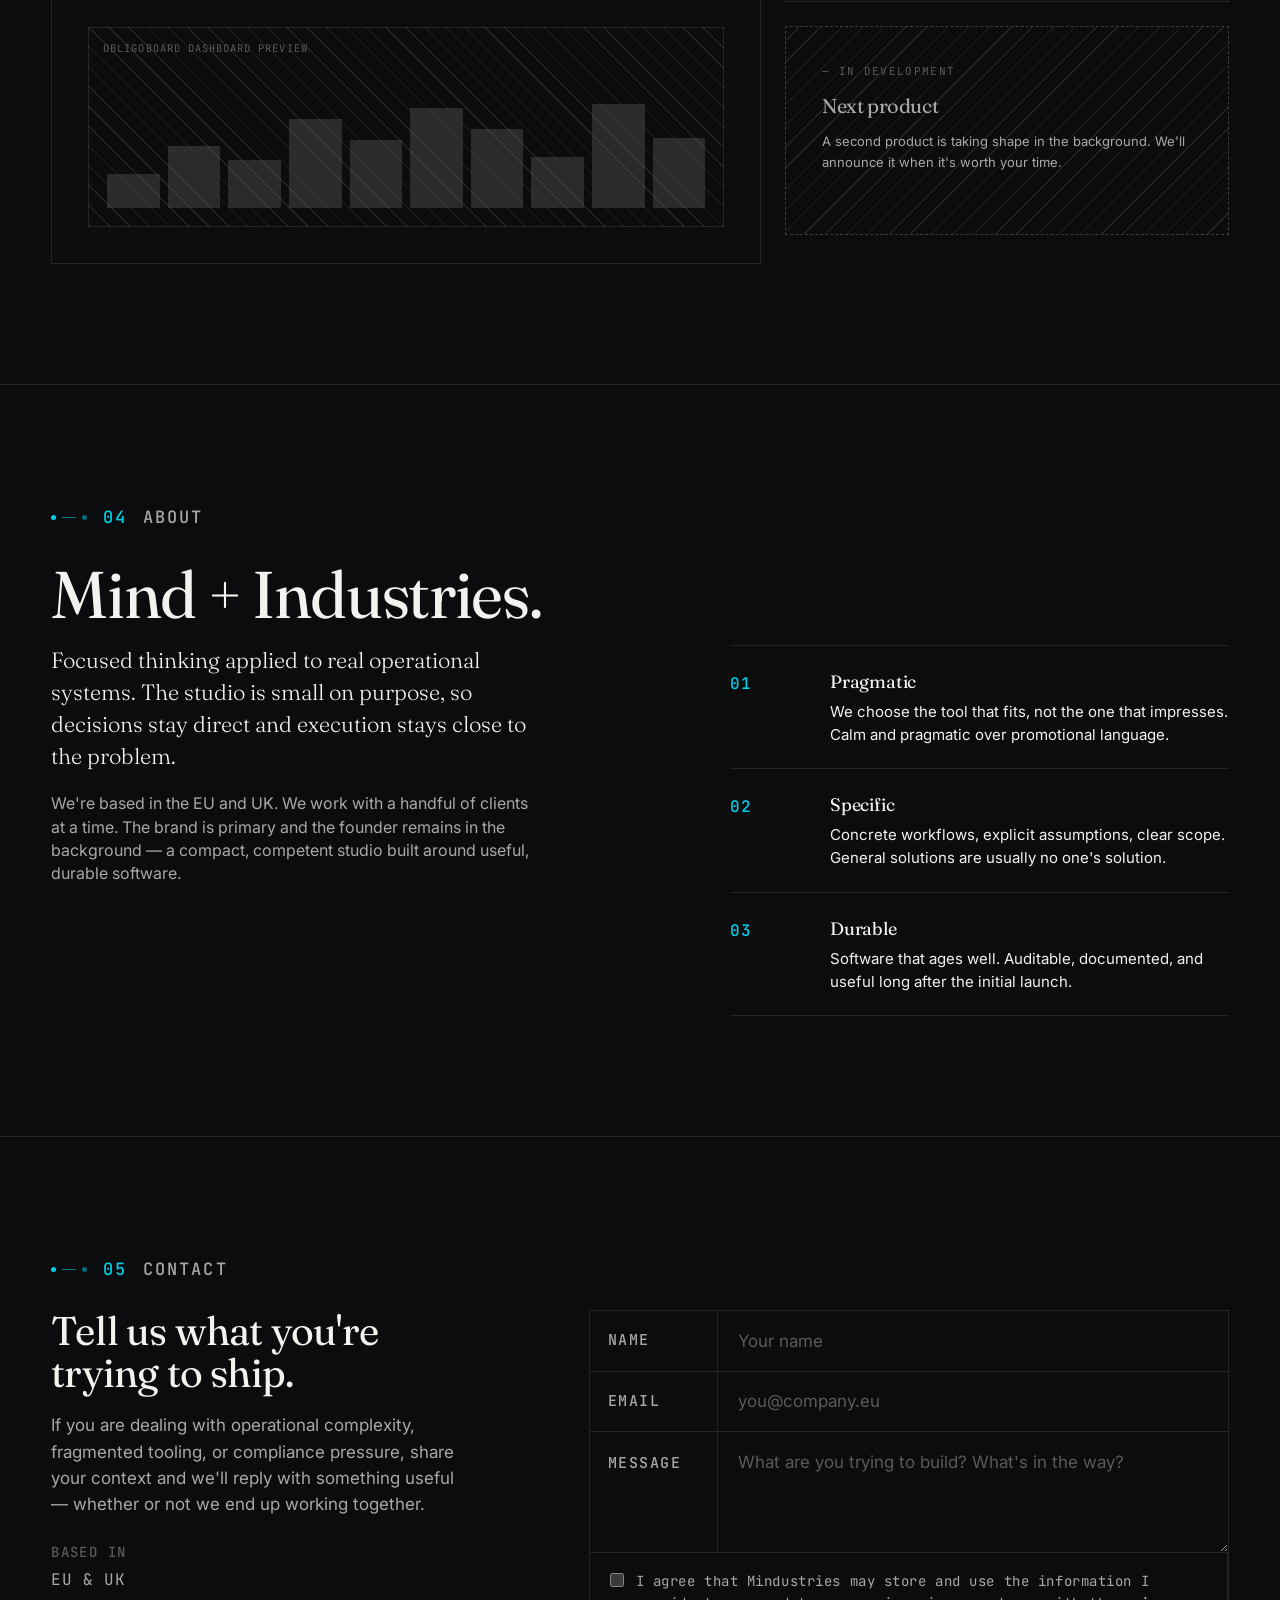
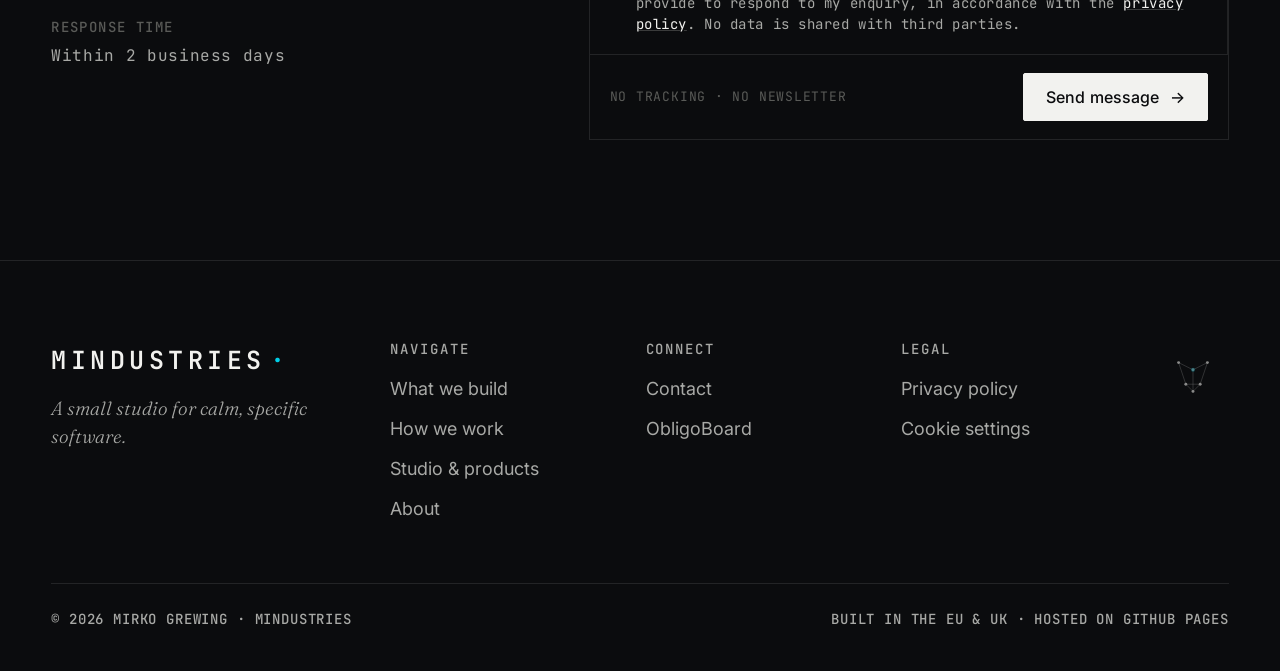
==== commit 2758be28: "Redesign home page with hairline dark theme and animated brain Apply Mindustries Home Wireframe (Fra" ====
--- a/index.html
+++ b/index.html
@@ -22,7 +22,7 @@
     <title>Mindustries — Practical Software for Operational &amp; Compliance Teams</title>
     <meta name="description" content="Mindustries is a software studio based in the EU and UK. We design and build practical tools for operational and compliance-heavy teams — clear workflows, auditable outcomes, no guesswork." />
     <link rel="canonical" href="https://mindustries.io/" />
-    <meta name="theme-color" content="#0f766e" />
+    <meta name="theme-color" content="#0B0C0E" />
     <meta name="author" content="Mindustries" />
     <meta name="robots" content="index, follow, max-snippet:-1, max-image-preview:large" />
     <link rel="alternate" hreflang="en" href="https://mindustries.io/" />
@@ -61,14 +61,8 @@
           },
           "description": "Mindustries is a software studio based in the EU and UK that designs and builds practical software for operational and compliance-heavy teams.",
           "areaServed": [
-            {
-              "@type": "Place",
-              "name": "European Union"
-            },
-            {
-              "@type": "Place",
-              "name": "United Kingdom"
-            }
+            { "@type": "Place", "name": "European Union" },
+            { "@type": "Place", "name": "United Kingdom" }
           ],
           "knowsAbout": [
             "Operational software",
@@ -87,9 +81,7 @@
           "@id": "https://mindustries.io/#website",
           "url": "https://mindustries.io",
           "name": "Mindustries",
-          "publisher": {
-            "@id": "https://mindustries.io/#organization"
-          }
+          "publisher": { "@id": "https://mindustries.io/#organization" }
         },
         {
           "@type": "WebPage",
@@ -97,12 +89,8 @@
           "url": "https://mindustries.io",
           "name": "Mindustries — Practical Software for Operational & Compliance Teams",
           "description": "Mindustries is a software studio based in the EU and UK. We design and build practical tools for operational and compliance-heavy teams.",
-          "isPartOf": {
-            "@id": "https://mindustries.io/#website"
-          },
-          "about": {
-            "@id": "https://mindustries.io/#organization"
-          }
+          "isPartOf": { "@id": "https://mindustries.io/#website" },
+          "about": { "@id": "https://mindustries.io/#organization" }
         },
         {
           "@type": "ProfessionalService",
@@ -110,9 +98,7 @@
           "name": "Mindustries",
           "url": "https://mindustries.io",
           "description": "Software studio building practical tools for operational and compliance-heavy teams in the EU and UK.",
-          "provider": {
-            "@id": "https://mindustries.io/#organization"
-          },
+          "provider": { "@id": "https://mindustries.io/#organization" },
           "areaServed": ["EU", "UK"],
           "serviceType": [
             "Custom software development",
@@ -127,10 +113,6 @@
 
     <link rel="preconnect" href="https://fonts.googleapis.com" />
     <link rel="preconnect" href="https://fonts.gstatic.com" crossorigin />
-    <link
-      href="https://fonts.googleapis.com/css2?family=Inter:wght@400;500;600;700;800&display=swap"
-      rel="stylesheet"
-    />
     <link rel="stylesheet" href="styles.css" />
     <link rel="icon" type="image/svg+xml" href="assets/favicon.svg" />
   </head>
@@ -139,29 +121,14 @@
     <header>
       <div class="site-header-inner">
         <a href="#hero" class="brand-link" aria-label="Mindustries home">
-          <svg class="logo-svg" viewBox="0 -1.5 125 18" width="125" height="18" xmlns="http://www.w3.org/2000/svg" role="img" aria-label="Mindustries">
-            <!-- Left tower -->
-            <path d="M 0.2 1.5 L 3.5 -1 L 6.8 1.5 L 6.8 13 L 0.2 13 Z" fill="#0f766e"/>
-            <!-- Right tower -->
-            <path d="M 8.2 1.5 L 11.5 -1 L 14.8 1.5 L 14.8 13 L 8.2 13 Z" fill="#0f766e"/>
-            <!-- Tower inner shadows -->
-            <path d="M 3.5 -1 L 6.8 1.5 L 6.8 13 L 3.5 13 Z" fill="#0b6059"/>
-            <path d="M 8.2 1.5 L 11.5 -1 L 11.5 13 L 8.2 13 Z" fill="#0b6059"/>
-            <!-- Chevron V -->
-            <path d="M 0.2 3.8 L 7.5 11 L 14.8 3.8 L 11.5 3.8 L 7.5 8 L 3.5 3.8 Z" fill="#16a38a"/>
-            <!-- Inner V cutout -->
-            <path d="M 3.5 3.8 L 7.5 8 L 11.5 3.8 L 9.8 3.8 L 7.5 6.2 L 5.2 3.8 Z" fill="#0c1a25"/>
-            <!-- Dark overlaps -->
-            <path d="M 3.5 -1 L 6.8 1.5 L 6.8 5.5 L 3.5 3.8 L 0.2 3.8 L 0.2 1.5 Z" fill="#094e48"/>
-            <path d="M 11.5 -1 L 14.8 1.5 L 14.8 3.8 L 11.5 3.8 L 8.2 5.5 L 8.2 1.5 Z" fill="#094e48"/>
-            <!-- INDUSTRIES text -->
-            <text x="16.5" y="13"
-              fill="currentColor"
-              font-family="Inter, system-ui, -apple-system, sans-serif"
-              font-size="14.5"
-              font-weight="600"
-              letter-spacing="1.8">INDUSTRIES</text>
-          </svg>
+          <span class="brand-mark" aria-hidden="true">
+            <svg viewBox="0 0 24 24" fill="none" stroke="currentColor" stroke-width="1.5" stroke-linecap="round" stroke-linejoin="round">
+              <path d="M6 5 L2 12 L6 19" />
+              <path d="M18 5 L22 12 L18 19" />
+              <path d="M9 17 L9 9 L12 14 L15 9 L15 17" stroke-width="1.4" />
+            </svg>
+          </span>
+          <span class="brand-lockup"><span class="lg-m">MIND</span><span class="lg-ind">USTRIES</span><span class="lg-tail">·</span></span>
         </a>
         <button
           class="menu-toggle"
@@ -173,10 +140,9 @@
         </button>
         <nav id="primary-nav" aria-label="Primary">
           <ul class="site-nav" role="list">
-            <li><a href="#hero">Home</a></li>
             <li><a href="#what-we-build">What we build</a></li>
             <li><a href="#how-we-work">How we work</a></li>
-            <li><a href="#studio-products">Studio &amp; products</a></li>
+            <li><a href="#studio-products">Studio</a></li>
             <li><a href="#about-mindustries">About</a></li>
             <li><a href="#contact" class="nav-cta">Contact</a></li>
           </ul>
@@ -187,125 +153,220 @@
     <main>
       <section id="hero" aria-labelledby="hero-title">
         <div class="hero-inner">
-          <p class="hero-eyebrow">Software studio &middot; EU &amp; UK</p>
-          <h1 id="hero-title">Clear, useful software for operational teams that cannot afford guesswork.</h1>
-          <p class="hero-desc">
-            Mindustries designs and builds practical software for operational and compliance-heavy teams.
-            We use AI as an enabler inside reliable workflows, not as a replacement for accountability, traceability, or sound process design.
-          </p>
-          <div class="hero-actions">
-            <a class="cta-link" href="#contact">Talk about a project</a>
-            <a class="cta-link cta-link--ghost" href="#what-we-build">See what we do</a>
+          <div class="hero-copy">
+            <p class="hero-eyebrow">
+              <span class="live-dot" aria-hidden="true"></span>
+              Software studio &middot; EU &amp; UK
+            </p>
+            <h1 id="hero-title">
+              Clear, useful software for operational teams that <em>cannot afford guesswork.</em>
+            </h1>
+            <p class="hero-desc">
+              Mindustries designs and builds practical software for operational and compliance-heavy teams.
+              We use AI as an enabler inside reliable workflows, not as a replacement for accountability,
+              traceability, or sound process design.
+            </p>
+            <div class="hero-actions">
+              <a class="cta-link" href="#contact">Talk about a project</a>
+              <a class="cta-link cta-link--ghost" href="#what-we-build">See what we do</a>
+            </div>
+          </div>
+          <div class="brain-wrap" id="brain-wrap" aria-hidden="true">
+            <!-- Animated brain SVG injected by script.js -->
           </div>
         </div>
       </section>
 
       <section id="what-we-build" aria-labelledby="what-we-build-title">
-        <h2 id="what-we-build-title">What we build</h2>
-        <p>
-          We build software where operational clarity matters more than novelty. Most work falls into two categories: lean SaaS
-          products we run as a studio, and bespoke tools built with teams that have specific constraints.
+        <div class="eyebrow">
+          <span class="motif-num"><span class="n1"></span><span class="line"></span><span class="n2"></span></span>
+          <span class="num">01</span>
+          <span>What we build</span>
+        </div>
+        <h2 id="what-we-build-title">Software you can verify, not just believe in.</h2>
+        <p class="section-lede">
+          Three kinds of work we tend to do well. Each one starts with a narrow problem that matters
+          and ends with something a team can actually point to.
         </p>
-        <h3>Who it is for</h3>
-        <ul role="list">
-          <li>Operations teams handling complex, recurring processes.</li>
-          <li>Compliance and risk functions that need auditable outcomes.</li>
-          <li>Organizations in regulated or policy-heavy environments across the EU and UK.</li>
+
+        <ul class="cards-3" role="list">
+          <li class="build-card">
+            <svg class="icon" viewBox="0 0 36 36" fill="none" stroke="currentColor" stroke-width="1.2" aria-hidden="true">
+              <rect x="5" y="5" width="26" height="26" />
+              <line x1="5" y1="12" x2="31" y2="12" />
+              <line x1="12" y1="12" x2="12" y2="31" />
+              <circle cx="22" cy="20" r="1.5" fill="currentColor" stroke="none" />
+            </svg>
+            <h3>Compliance &amp; ops tools</h3>
+            <p>Registers, trackers, workflows. Things that have to be right, traceable, and still fast to use on a Tuesday afternoon.</p>
+            <svg class="border-pulse" viewBox="0 0 100 100" preserveAspectRatio="none" aria-hidden="true">
+              <rect x="0" y="0" width="100" height="100" fill="none" stroke="var(--accent)" stroke-width="0.3" stroke-dasharray="10 390">
+                <animate attributeName="stroke-dashoffset" from="0" to="-400" dur="4s" repeatCount="indefinite" />
+              </rect>
+            </svg>
+          </li>
+          <li class="build-card">
+            <svg class="icon" viewBox="0 0 36 36" fill="none" stroke="currentColor" stroke-width="1.2" aria-hidden="true">
+              <circle cx="18" cy="18" r="13" />
+              <line x1="5" y1="18" x2="31" y2="18" />
+              <line x1="18" y1="5" x2="18" y2="31" />
+              <circle cx="18" cy="18" r="2.5" fill="currentColor" stroke="none" />
+            </svg>
+            <h3>Bespoke internal software</h3>
+            <p>Replacing spreadsheets that have outgrown themselves. Small products, built with the people who'll use them every day.</p>
+            <svg class="border-pulse" viewBox="0 0 100 100" preserveAspectRatio="none" aria-hidden="true">
+              <rect x="0" y="0" width="100" height="100" fill="none" stroke="var(--accent)" stroke-width="0.3" stroke-dasharray="10 390">
+                <animate attributeName="stroke-dashoffset" from="0" to="-400" dur="4s" repeatCount="indefinite" />
+              </rect>
+            </svg>
+          </li>
+          <li class="build-card">
+            <svg class="icon" viewBox="0 0 36 36" fill="none" stroke="currentColor" stroke-width="1.2" aria-hidden="true">
+              <path d="M6 26 L14 16 L20 22 L30 10" />
+              <circle cx="14" cy="16" r="1.8" fill="currentColor" stroke="none" />
+              <circle cx="20" cy="22" r="1.8" fill="currentColor" stroke="none" />
+              <circle cx="30" cy="10" r="1.8" fill="currentColor" stroke="none" />
+            </svg>
+            <h3>AI-enabled workflows</h3>
+            <p>AI used as an enabler inside reliable processes — with the receipts. Prompts, sources, and decisions you can show a regulator or a sceptical colleague.</p>
+            <svg class="border-pulse" viewBox="0 0 100 100" preserveAspectRatio="none" aria-hidden="true">
+              <rect x="0" y="0" width="100" height="100" fill="none" stroke="var(--accent)" stroke-width="0.3" stroke-dasharray="10 390">
+                <animate attributeName="stroke-dashoffset" from="0" to="-400" dur="4s" repeatCount="indefinite" />
+              </rect>
+            </svg>
+          </li>
         </ul>
-        <h3>Value proposition</h3>
-        <ul role="list">
-          <li>Software that reduces manual overhead without hiding important decisions.</li>
-          <li>Workflows that stay understandable as teams scale.</li>
-          <li>Tools people actually adopt because they fit daily operations.</li>
-        </ul>
       </section>
 
       <section id="how-we-work" aria-labelledby="how-we-work-title">
-        <h2 id="how-we-work-title">How we work</h2>
-        <p>
-          Our approach is intentionally compact. We begin with the operational reality, then build the smallest useful system that
-          improves outcomes and can be maintained by the team using it.
+        <div class="eyebrow">
+          <span class="motif-num"><span class="n1"></span><span class="line"></span><span class="n2"></span></span>
+          <span class="num">02</span>
+          <span>How we work</span>
+        </div>
+        <h2 id="how-we-work-title">Four steps. No surprises in the middle.</h2>
+        <p class="section-lede">
+          Our approach is intentionally compact. We begin with the operational reality, then build
+          the smallest useful system that improves outcomes and can be maintained by the team using it.
         </p>
-        <ol class="step-grid" role="list">
-          <li>
-            <span class="step-number">01</span>
-            <strong>Understand the process</strong>
-            <span>Map decisions, handoffs, constraints, and failure points.</span>
-          </li>
-          <li>
-            <span class="step-number">02</span>
-            <strong>Define the shape</strong>
-            <span>Scope a lean product or bespoke build with clear boundaries.</span>
-          </li>
-          <li>
-            <span class="step-number">03</span>
-            <strong>Deliver in short cycles</strong>
-            <span>Ship practical increments and validate with real users.</span>
-          </li>
-          <li>
-            <span class="step-number">04</span>
-            <strong>Stabilize &amp; document</strong>
-            <span>Ensure traceability, sensible controls, and predictable operations.</span>
+        <ol class="steps" role="list">
+          <li class="step">
+            <span class="step-number">01 · Understand</span>
+            <h4>Map the actual process</h4>
+            <p>Decisions, handoffs, constraints, and failure points. Conversations and artefacts before any contract.</p>
+          </li>
+          <li class="step">
+            <span class="step-number">02 · Define</span>
+            <h4>Scope a thin slice</h4>
+            <p>A lean product or bespoke build with clear boundaries — discovered by trying the wrong version first.</p>
+          </li>
+          <li class="step">
+            <span class="step-number">03 · Deliver</span>
+            <h4>Ship, then thicken</h4>
+            <p>Practical increments validated with real users. Deploy early. Keep the surface small.</p>
+          </li>
+          <li class="step">
+            <span class="step-number">04 · Stabilize</span>
+            <h4>Docs, tests, and keys</h4>
+            <p>Traceability, sensible controls, and a team that can run the product without us in the loop.</p>
           </li>
         </ol>
-        <p>
-          We favor plain language, explicit trade-offs, and measurable progress over long roadmaps and broad claims.
-        </p>
       </section>
 
       <section id="studio-products" aria-labelledby="studio-products-title">
-        <h2 id="studio-products-title">Studio &amp; products</h2>
-        <p>
-          Mindustries operates as a hybrid by design: we build and run our own SaaS products, and we design bespoke systems for teams with specific constraints.
+        <div class="eyebrow">
+          <span class="motif-num"><span class="n1"></span><span class="line"></span><span class="n2"></span></span>
+          <span class="num">03</span>
+          <span>Studio &amp; products</span>
+        </div>
+        <h2 id="studio-products-title">A studio, a flagship, and room for what's next.</h2>
+        <p class="section-lede">
+          Mindustries operates as a hybrid by design: we build and run our own SaaS products,
+          and we design bespoke systems for teams with specific constraints. Running products ourselves
+          keeps our standards practical.
         </p>
         <div class="studio-cards">
-          <div class="studio-card studio-card--product">
-            <span class="studio-card-icon" aria-hidden="true">&#9670;</span>
+          <article class="studio-card studio-card--product">
+            <span class="studio-card-eyebrow">Flagship product</span>
             <h3>ObligoBoard</h3>
-            <p>Lightweight compliance tracking for European SMEs. Pre-built GDPR and ESG frameworks, evidence collection, and audit-ready reports.</p>
-            <a href="obligoboard.html" class="studio-card-link">Learn more &rarr;</a>
-          </div>
-          <div class="studio-card">
-            <span class="studio-card-icon" aria-hidden="true">&#9654;</span>
-            <h3>Build partner</h3>
-            <p>We design and deliver bespoke systems for organizations with specific requirements.</p>
-          </div>
-        </div>
-        <p>
-          Running products ourselves keeps our standards practical. We apply the same expectations to client work: clear ownership,
-          maintainable architecture, and outcomes that hold up under daily use.
-        </p>
+            <p>Lightweight compliance tracking for European SMEs. Pre-built GDPR and ESG frameworks, evidence collection, and audit-ready reports — ready for GDPR, ESG, and CSRD reviews.</p>
+            <a href="https://obligoboard.com" class="studio-card-link">Learn more <span aria-hidden="true">→</span></a>
+            <div class="product-mock" aria-hidden="true">
+              <div class="product-mock-bars">
+                <span style="height: 30%"></span>
+                <span style="height: 55%"></span>
+                <span style="height: 42%"></span>
+                <span style="height: 78%"></span>
+                <span style="height: 60%"></span>
+                <span style="height: 88%"></span>
+                <span style="height: 70%"></span>
+                <span style="height: 45%"></span>
+                <span style="height: 92%"></span>
+                <span style="height: 62%"></span>
+              </div>
+            </div>
+          </article>
+          <div class="studio-side">
+            <article class="studio-card studio-card--side">
+              <span class="studio-card-eyebrow">Studio work</span>
+              <h3>Build partner</h3>
+              <p>Bespoke products for teams that know their problem but need a small, senior team to actually ship it.</p>
+              <a href="#contact" class="studio-card-link">Talk to us <span aria-hidden="true">→</span></a>
+            </article>
+            <article class="studio-card studio-card--ghost">
+              <span class="studio-card-eyebrow">In development</span>
+              <h3>Next product</h3>
+              <p>A second product is taking shape in the background. We'll announce it when it's worth your time.</p>
+            </article>
+          </div>
+        </div>
       </section>
 
       <section id="about-mindustries" aria-labelledby="about-mindustries-title">
-        <h2 id="about-mindustries-title">About Mindustries</h2>
-        <p>
-          Mindustries stands for Mind + Industries: focused thinking applied to real operational systems. The studio is small on
-          purpose, so decisions stay direct and execution stays close to the problem.
-        </p>
-        <p>
-          The brand is primary and the founder remains in the background. This is not a personality-led consultancy. It is a compact,
-          competent studio built around useful, durable software.
-        </p>
-        <div class="values-block">
-          <h3>Pragmatic. Specific. Durable.</h3>
-          <ul role="list">
-            <li>Calm and pragmatic over promotional language.</li>
-            <li>Specific over vague: concrete workflows, explicit assumptions, clear scope.</li>
-            <li>Durable over shiny: software that remains useful after initial launch.</li>
+        <div class="eyebrow">
+          <span class="motif-num"><span class="n1"></span><span class="line"></span><span class="n2"></span></span>
+          <span class="num">04</span>
+          <span>About</span>
+        </div>
+        <h2 id="about-mindustries-title">Mind + Industries.</h2>
+        <div class="about-grid">
+          <div class="about-copy">
+            <p>Focused thinking applied to real operational systems. The studio is small on purpose, so decisions stay direct and execution stays close to the problem.</p>
+            <p class="about-secondary">
+              We're based in the EU and UK. We work with a handful of clients at a time. The brand is primary
+              and the founder remains in the background — a compact, competent studio built around useful, durable software.
+            </p>
+          </div>
+          <ul class="principles" role="list">
+            <li>
+              <span class="label">01</span>
+              <span class="desc"><b>Pragmatic</b>We choose the tool that fits, not the one that impresses. Calm and pragmatic over promotional language.</span>
+            </li>
+            <li>
+              <span class="label">02</span>
+              <span class="desc"><b>Specific</b>Concrete workflows, explicit assumptions, clear scope. General solutions are usually no one's solution.</span>
+            </li>
+            <li>
+              <span class="label">03</span>
+              <span class="desc"><b>Durable</b>Software that ages well. Auditable, documented, and useful long after the initial launch.</span>
+            </li>
           </ul>
         </div>
       </section>
 
       <section id="contact" aria-labelledby="contact-title">
+        <div class="eyebrow">
+          <span class="motif-num"><span class="n1"></span><span class="line"></span><span class="n2"></span></span>
+          <span class="num">05</span>
+          <span>Contact</span>
+        </div>
         <div class="contact-grid">
           <div class="contact-info">
-            <h2 id="contact-title">Let's talk</h2>
+            <h2 id="contact-title">Tell us what you're trying to ship.</h2>
             <p>
-              If you are dealing with operational complexity, fragmented tooling, or compliance pressure, share your context and we can
-              assess fit.
+              If you are dealing with operational complexity, fragmented tooling, or compliance pressure,
+              share your context and we'll reply with something useful — whether or not we end up working together.
             </p>
-            <p>A short message is enough to start.</p>
             <div class="contact-detail">
               <span class="contact-detail-label">Based in</span>
               <span>EU &amp; UK</span>
@@ -321,14 +382,20 @@
               <input id="website" name="_gotcha" type="text" tabindex="-1" autocomplete="off" />
             </div>
 
-            <label for="name">Name</label>
-            <input id="name" name="name" type="text" placeholder="Your name" required />
-
-            <label for="email">Email</label>
-            <input id="email" name="email" type="email" placeholder="you@company.com" required />
-
-            <label for="message">Message</label>
-            <textarea id="message" name="message" placeholder="Tell us about your project or challenge..." required></textarea>
+            <div class="form-row">
+              <label for="name">Name</label>
+              <input id="name" name="name" type="text" placeholder="Your name" required />
+            </div>
+
+            <div class="form-row">
+              <label for="email">Email</label>
+              <input id="email" name="email" type="email" placeholder="you@company.eu" required />
+            </div>
+
+            <div class="form-row form-row--textarea">
+              <label for="message">Message</label>
+              <textarea id="message" name="message" placeholder="What are you trying to build? What's in the way?" required></textarea>
+            </div>
 
             <div class="consent-group">
               <label class="consent-label">
@@ -337,7 +404,10 @@
               </label>
             </div>
 
-            <button type="submit">Send message</button>
+            <div class="form-submit-row">
+              <span class="note">No tracking · No newsletter</span>
+              <button type="submit">Send message</button>
+            </div>
             <div id="form-feedback" class="form-feedback" role="status" aria-live="polite"></div>
           </form>
         </div>
@@ -348,8 +418,8 @@
       <div class="site-footer-inner">
         <div class="footer-grid">
           <div class="footer-brand">
-            <img src="assets/logo.svg" alt="Mindustries" height="24">
-            <p>Focused thinking applied to real operational systems.</p>
+            <span class="footer-wordmark">MINDUSTRIES<span class="dot">·</span></span>
+            <p>A small studio for calm, specific software.</p>
           </div>
           <div class="footer-links">
             <h4>Navigate</h4>
@@ -364,6 +434,7 @@
             <h4>Connect</h4>
             <ul role="list">
               <li><a href="#contact">Contact</a></li>
+              <li><a href="https://obligoboard.com">ObligoBoard</a></li>
             </ul>
           </div>
           <div class="footer-links">
@@ -373,9 +444,35 @@
               <li><a href="#" id="cookie-settings">Cookie settings</a></li>
             </ul>
           </div>
+          <div class="footer-corner-wrap" aria-hidden="true">
+            <svg class="footer-corner" viewBox="0 0 100 100" fill="none">
+              <g stroke="currentColor" stroke-width="0.6" opacity="0.7">
+                <line x1="30" y1="30" x2="50" y2="40" />
+                <line x1="50" y1="40" x2="70" y2="30" />
+                <line x1="30" y1="30" x2="40" y2="60" />
+                <line x1="70" y1="30" x2="60" y2="60" />
+                <line x1="40" y1="60" x2="60" y2="60" />
+                <line x1="50" y1="40" x2="50" y2="70" />
+                <line x1="40" y1="60" x2="50" y2="70" />
+                <line x1="60" y1="60" x2="50" y2="70" />
+              </g>
+              <g fill="currentColor">
+                <circle cx="30" cy="30" r="2" />
+                <circle cx="50" cy="40" r="2" />
+                <circle cx="70" cy="30" r="2" />
+                <circle cx="40" cy="60" r="2" />
+                <circle cx="60" cy="60" r="2" />
+                <circle cx="50" cy="70" r="2" />
+              </g>
+              <circle cx="50" cy="40" r="3" fill="var(--accent)">
+                <animate attributeName="opacity" values="0.2;1;0.2" dur="3s" repeatCount="indefinite" />
+              </circle>
+            </svg>
+          </div>
         </div>
         <div class="footer-bottom">
-          <p>&copy; 2026 Mirko Grewing</p>
+          <p>&copy; 2026 Mirko Grewing &middot; Mindustries</p>
+          <p>Built in the EU &amp; UK &middot; Hosted on GitHub Pages</p>
         </div>
       </div>
     </footer>
@@ -391,6 +488,7 @@
       </div>
     </div>
 
+    <script src="brain.js" defer></script>
     <script src="script.js" defer></script>
   </body>
 </html>
--- a/styles.css
+++ b/styles.css
@@ -1,31 +1,51 @@
-@import url('https://fonts.googleapis.com/css2?family=Inter:wght@400;500;600;700;800&display=swap');
+@import url('https://fonts.googleapis.com/css2?family=Fraunces:ital,opsz,wght@0,9..144,300;0,9..144,400;0,9..144,500;0,9..144,600;0,9..144,700;1,9..144,400&family=Inter:wght@300;400;500;600;700&family=JetBrains+Mono:wght@400;500;600&display=swap');
 
 :root {
-  color-scheme: light;
-  --bg: #ffffff;
-  --bg-alt: #f4f5f7;
-  --bg-dark: #101820;
-  --text: #1a1a1a;
-  --text-soft: #4b5563;
-  --text-muted: #6b7280;
-  --border: #e5e7eb;
-  --border-strong: #d1d5db;
-  --input-border: #d1d5db;
-  --accent: #0f766e;
-  --accent-strong: #0a5e58;
-  --accent-soft: #e0f5f1;
-  --accent-glow: rgba(15, 118, 110, 0.12);
-  --hero-bg: #101820;
-  --hero-text: #f0f2f4;
-  --hero-sub: #b0b8c1;
-  --max-width: 68.75rem;
-  --nav-height: 4rem;
-  --section-gap: 6rem;
-  --radius: 0.5rem;
-  --radius-lg: 0.75rem;
-  --shadow-sm: 0 1px 2px rgba(0,0,0,0.04), 0 1px 3px rgba(0,0,0,0.06);
-  --shadow-md: 0 4px 6px rgba(0,0,0,0.04), 0 2px 4px rgba(0,0,0,0.06);
-  --shadow-lg: 0 10px 25px rgba(0,0,0,0.06), 0 4px 10px rgba(0,0,0,0.04);
+  color-scheme: dark;
+
+  /* Type families */
+  --display: "Fraunces", Georgia, serif;
+  --body: "Inter", system-ui, -apple-system, "Segoe UI", sans-serif;
+  --mono: "JetBrains Mono", ui-monospace, "SFMono-Regular", Menlo, monospace;
+
+  /* Color (dark, cool-neutral) */
+  --bg: #0B0C0E;
+  --bg-2: #111316;
+  --fg: #F2F2EF;
+  --fg-muted: #A8A9A6;
+  --fg-faint: #5A5B58;
+  --hairline: rgba(242, 242, 239, 0.10);
+  --hairline-strong: rgba(242, 242, 239, 0.20);
+
+  /* Cyan accent */
+  --accent: oklch(0.78 0.14 210);
+  --accent-strong: oklch(0.86 0.14 210);
+  --accent-soft: oklch(0.78 0.14 210 / 0.25);
+  --accent-faint: oklch(0.78 0.14 210 / 0.10);
+
+  /* Layout */
+  --max-width: 80rem;
+  --gutter: clamp(1.25rem, 4vw, 3.5rem);
+  --nav-height: 5.5rem;
+  --section-gap: 7.5rem;
+  --hairline-w: 1px;
+  --radius: 2px;
+  --radius-lg: 4px;
+
+  /* Compatibility aliases (used by obligoboard.css and inherited classes) */
+  --bg-alt: var(--bg-2);
+  --text: var(--fg);
+  --text-soft: var(--fg-muted);
+  --text-muted: var(--fg-faint);
+  --border: var(--hairline);
+  --border-strong: var(--hairline-strong);
+  --input-border: var(--hairline-strong);
+  --hero-bg: var(--bg);
+  --hero-text: var(--fg);
+  --hero-sub: var(--fg-muted);
+  --shadow-sm: 0 1px 2px rgba(0, 0, 0, 0.4);
+  --shadow-md: 0 4px 16px rgba(0, 0, 0, 0.45);
+  --shadow-lg: 0 20px 60px rgba(0, 0, 0, 0.55);
 }
 
 * {
@@ -36,25 +56,31 @@
 
 html {
   scroll-behavior: smooth;
+  /* Honor the user's preferred root size (defaults to 16px in most browsers).
+     Don't set font-size on html — it would override the user's setting. */
 }
 
 body {
   background: var(--bg);
-  color: var(--text);
-  font-family: "Inter", system-ui, -apple-system, "Segoe UI", sans-serif;
-  line-height: 1.7;
+  color: var(--fg);
+  font-family: var(--body);
+  font-weight: 400;
+  font-size: 1rem;
+  line-height: 1.55;
   -webkit-font-smoothing: antialiased;
+  text-rendering: optimizeLegibility;
   overflow-x: hidden;
 }
 
 a {
-  color: var(--accent);
-  transition: color 160ms ease;
-}
-
-a:hover {
-  color: var(--accent-strong);
-}
+  color: var(--fg);
+  transition: color 180ms ease;
+}
+
+a:hover { color: var(--accent); }
+
+.mono { font-family: var(--mono); font-feature-settings: "ss01" on; }
+.display { font-family: var(--display); letter-spacing: -0.02em; }
 
 /* ── SKIP LINK ──────────────────────── */
 
@@ -65,18 +91,16 @@
   z-index: 200;
   padding: 0.6rem 1.2rem;
   background: var(--accent);
-  color: #fff;
+  color: var(--bg);
+  font-family: var(--mono);
+  font-size: 0.8125rem;
   font-weight: 600;
-  font-size: 0.9rem;
+  letter-spacing: 0.04em;
   border-radius: var(--radius);
   text-decoration: none;
   transition: top 160ms ease;
 }
-
-.skip-link:focus {
-  top: 0.75rem;
-  color: #fff;
-}
+.skip-link:focus { top: 0.75rem; color: var(--bg); }
 
 /* ── NAV ─────────────────────────────── */
 
@@ -84,15 +108,15 @@
   position: sticky;
   top: 0;
   z-index: 100;
-  background: rgba(255, 255, 255, 0.88);
-  backdrop-filter: blur(16px) saturate(180%);
-  -webkit-backdrop-filter: blur(16px) saturate(180%);
-  border-bottom: 1px solid var(--border);
+  backdrop-filter: blur(12px) saturate(140%);
+  -webkit-backdrop-filter: blur(12px) saturate(140%);
+  background: color-mix(in oklab, var(--bg) 72%, transparent);
+  border-bottom: var(--hairline-w) solid var(--hairline);
 }
 
 .site-header-inner,
 main {
-  width: min(100% - 3rem, var(--max-width));
+  width: min(100% - 2 * var(--gutter), var(--max-width));
   margin-inline: auto;
 }
 
@@ -104,82 +128,102 @@
   gap: 1rem;
 }
 
-/* ── BRAND / LOGO ────────────────────── */
+/* ── BRAND / WORDMARK ────────────────── */
 
 .brand-link {
-  display: flex;
+  font-family: var(--mono);
+  font-weight: 600;
+  font-size: 1.625rem;
+  letter-spacing: 0.18em;
+  display: inline-flex;
   align-items: center;
+  gap: 0.875rem;
+  color: var(--fg);
   text-decoration: none;
+  flex-shrink: 0;
+}
+.brand-link:hover { color: var(--fg); }
+
+.brand-mark {
+  display: inline-grid;
+  place-items: center;
+  width: 2.75rem;
+  height: 2.75rem;
   color: var(--accent);
-  flex-shrink: 0;
-}
-
-.brand-link:hover {
-  color: var(--accent-strong);
-}
-
-.logo-svg {
-  height: 1.6rem;
-  width: auto;
-  display: block;
-}
-
-#primary-nav {
-  margin-left: auto;
-}
+  flex: 0 0 auto;
+}
+.brand-mark svg { width: 100%; height: 100%; display: block; overflow: visible; }
+
+.brand-lockup .lg-m { color: var(--fg); }
+.brand-lockup .lg-ind { color: var(--fg-muted); }
+.brand-lockup .lg-tail { color: var(--accent); margin-left: 0.25rem; }
+
+/* Legacy logo (only used on pages that still ship the old SVG) */
+.logo-svg { height: 1.2rem; width: auto; display: block; color: var(--fg); }
+
+#primary-nav { margin-left: auto; }
 
 .site-nav {
   list-style: none;
   display: flex;
   align-items: center;
-  gap: 0.15rem;
+  gap: 1.75rem;
 }
 
 .site-nav a {
   display: inline-block;
-  padding: 0.4rem 0.75rem;
-  font-size: 0.88rem;
-  font-weight: 500;
+  position: relative;
+  padding: 0.25rem 0;
+  font-size: 1rem;
+  font-weight: 400;
+  font-family: var(--body);
   text-decoration: none;
-  color: var(--text-soft);
+  color: var(--fg-muted);
+  letter-spacing: 0.01em;
+  transition: color 180ms ease;
+}
+.site-nav a::after {
+  content: "";
+  position: absolute;
+  left: 0; bottom: 0;
+  height: 1px;
+  width: 0;
+  background: currentColor;
+  transition: width 240ms ease;
+}
+.site-nav a:hover, .site-nav a:focus-visible { color: var(--fg); }
+.site-nav a:hover::after, .site-nav a:focus-visible::after { width: 100%; }
+
+.site-nav .nav-cta {
+  margin-left: 0.375rem;
+  padding: 0.625rem 1.25rem;
+  border: 1px solid var(--hairline-strong);
   border-radius: var(--radius);
-  transition: color 160ms ease, background 160ms ease;
-}
-
-.site-nav a:hover,
-.site-nav a:focus-visible {
-  color: var(--accent);
-  background: var(--accent-soft);
-}
-
-.site-nav .nav-cta {
-  margin-left: 0.5rem;
-  padding: 0.4rem 1.1rem;
-  background: var(--accent);
-  color: #fff;
-  border-radius: var(--radius);
-  font-weight: 600;
-  transition: background 160ms ease, transform 160ms ease;
-}
-
-.site-nav .nav-cta:hover,
-.site-nav .nav-cta:focus-visible {
-  background: var(--accent-strong);
-  color: #fff;
-  transform: translateY(-1px);
-}
+  color: var(--fg);
+  font-size: 1rem;
+  font-weight: 500;
+  letter-spacing: 0.02em;
+  transition: border-color 180ms ease, color 180ms ease, background 180ms ease;
+}
+.site-nav .nav-cta:hover, .site-nav .nav-cta:focus-visible {
+  background: var(--fg);
+  color: var(--bg);
+  border-color: var(--fg);
+}
+.site-nav .nav-cta::after { display: none; }
 
 .menu-toggle {
   display: none;
-  border: 1px solid var(--border);
-  background: var(--bg);
-  color: var(--text-soft);
+  border: 1px solid var(--hairline-strong);
+  background: transparent;
+  color: var(--fg-muted);
   border-radius: var(--radius);
-  padding: 0.45rem 0.7rem;
+  padding: 0.45rem 0.75rem;
   font: inherit;
-  font-size: 0.82rem;
-  font-weight: 600;
-  letter-spacing: 0.04em;
+  font-family: var(--mono);
+  font-size: 0.6875rem;
+  font-weight: 500;
+  letter-spacing: 0.12em;
   text-transform: uppercase;
   cursor: pointer;
 }
@@ -187,493 +231,638 @@
 /* ── HERO ────────────────────────────── */
 
 #hero {
-  border-top: 0;
-  min-height: calc(100vh - var(--nav-height));
-  display: flex;
-  flex-direction: column;
-  justify-content: center;
+  padding-block: 5rem 6.25rem;
+  position: relative;
+  overflow: visible;
+}
+
+.hero-inner {
+  display: grid;
+  grid-template-columns: 60% 1fr;
+  gap: 2.5rem;
   align-items: center;
-  text-align: center;
-  padding-block: clamp(5rem, 12vw, 10rem);
-  background: var(--hero-bg);
-  color: var(--hero-text);
-  margin-inline: calc(-50vw + 50%);
-  padding-inline: calc(50vw - 50%);
-  position: relative;
-  overflow: hidden;
-}
-
-/* subtle radial glow behind hero content */
-#hero::before {
-  content: "";
-  position: absolute;
-  width: 800px;
-  height: 800px;
-  border-radius: 50%;
-  background: radial-gradient(circle, rgba(15, 118, 110, 0.15) 0%, transparent 70%);
-  top: 50%;
-  left: 50%;
-  transform: translate(-50%, -50%);
-  pointer-events: none;
-}
-
-.hero-inner {
-  position: relative;
-  max-width: 52rem;
-  margin-inline: auto;
-}
+  min-height: calc(100vh - var(--nav-height) - 11.25rem);
+}
+
+.hero-copy { min-width: 0; }
 
 .hero-eyebrow {
-  display: inline-block;
-  font-size: 0.82rem;
-  font-weight: 600;
+  display: inline-flex;
+  align-items: center;
+  gap: 0.5rem;
+  font-family: var(--mono);
+  font-size: 0.71875rem;
+  font-weight: 500;
   letter-spacing: 0.08em;
   text-transform: uppercase;
-  color: #2dd4bf;
-  margin-bottom: 1.5rem;
+  color: var(--fg-muted);
+  border: 1px solid var(--hairline-strong);
+  padding: 0.375rem 0.75rem;
+  border-radius: 999px;
+  margin: 0 0 1.25rem;
+}
+
+.live-dot {
+  width: 0.4375rem;
+  height: 0.4375rem;
+  border-radius: 50%;
+  background: var(--accent);
+  box-shadow: 0 0 0 0 var(--accent-soft);
+  animation: livepulse 2.4s ease-out infinite;
+}
+@keyframes livepulse {
+  0% { box-shadow: 0 0 0 0 var(--accent-soft); }
+  70% { box-shadow: 0 0 0 0.625rem transparent; }
+  100% { box-shadow: 0 0 0 0 transparent; }
 }
 
 #hero h1 {
-  max-width: 22ch;
-  margin-inline: auto;
-  font-size: clamp(2.4rem, 5.5vw, 4rem);
-  font-weight: 800;
-  letter-spacing: -0.03em;
-  line-height: 1.08;
-  color: var(--hero-text);
+  font-family: var(--display);
+  font-weight: 400;
+  font-size: clamp(2.5rem, 5.4vw, 4.5rem);
+  line-height: 1.02;
+  letter-spacing: -0.025em;
+  color: var(--fg);
+  margin: 0 0 1.5rem;
+  max-width: none;
+  text-wrap: balance;
+}
+
+#hero h1 em {
+  font-style: italic;
+  color: var(--accent);
+  font-weight: 400;
 }
 
 #hero .hero-desc {
-  max-width: 600px;
-  margin: 1.5rem auto 0;
-  font-size: 1.12rem;
-  line-height: 1.75;
-  color: var(--hero-sub);
+  font-size: 1.125rem;
+  line-height: 1.55;
+  color: var(--fg-muted);
+  max-width: 52ch;
+  margin: 0 0 2.25rem;
+  text-wrap: pretty;
 }
 
 .hero-actions {
   display: flex;
-  gap: 1rem;
-  justify-content: center;
+  gap: 0.875rem;
   flex-wrap: wrap;
-  margin-top: 2.5rem;
-}
-
+  margin-top: 0;
+}
+
+/* Brain container */
+.brain-wrap {
+  position: relative;
+  aspect-ratio: 1 / 1;
+  width: 100%;
+  color: var(--fg);
+}
+.brain-wrap svg { width: 100%; height: 100%; display: block; }
+
+/* ── BUTTONS / CTA LINKS ─────────────── */
+
+.cta-link,
 #hero .cta-link {
-  padding: 0.9rem 2rem;
-  font-size: 0.95rem;
+  font-family: var(--body);
+  font-size: 0.875rem;
+  font-weight: 500;
+  padding: 0.8125rem 1.375rem;
+  border-radius: var(--radius);
+  border: 1px solid var(--fg);
+  background: var(--fg);
+  color: var(--bg);
+  cursor: pointer;
+  text-decoration: none;
+  display: inline-flex;
+  align-items: center;
+  gap: 0.625rem;
+  letter-spacing: 0.01em;
+  transition: background 200ms ease, color 200ms ease, border-color 200ms ease, transform 200ms ease;
+  margin-top: 0;
+}
+.cta-link::after { content: "→"; transition: transform 200ms ease; }
+.cta-link:hover::after { transform: translateX(0.1875rem); }
+
+.cta-link:hover, .cta-link:focus-visible {
   background: var(--accent);
-  color: #ffffff;
-  border-radius: var(--radius);
-  text-decoration: none;
-  font-weight: 600;
-  display: inline-block;
-  transition: background 180ms ease, transform 180ms ease, box-shadow 180ms ease;
-}
-
-#hero .cta-link:hover,
-#hero .cta-link:focus-visible {
-  background: #14b8a6;
-  transform: translateY(-1px);
-  box-shadow: 0 4px 20px rgba(20, 184, 166, 0.3);
-}
-
+  border-color: var(--accent);
+  color: var(--bg);
+  transform: none;
+  box-shadow: none;
+}
+
+.cta-link--ghost,
 #hero .cta-link--ghost {
   background: transparent;
-  color: var(--hero-sub);
-  border: 1px solid rgba(176, 184, 193, 0.3);
-}
-
-#hero .cta-link--ghost:hover,
-#hero .cta-link--ghost:focus-visible {
-  background: rgba(255, 255, 255, 0.06);
-  color: var(--hero-text);
-  border-color: rgba(176, 184, 193, 0.5);
+  color: var(--fg);
+  border-color: var(--hairline-strong);
+}
+.cta-link--ghost:hover, .cta-link--ghost:focus-visible {
+  background: transparent;
+  color: var(--fg);
+  border-color: var(--fg);
   box-shadow: none;
-  transform: translateY(-1px);
 }
 
 /* ── SECTIONS ────────────────────────── */
 
-main {
-  padding-bottom: 4rem;
-}
+main { padding-bottom: 0; }
 
 section {
   scroll-margin-top: calc(var(--nav-height) + 1.5rem);
   padding-block: var(--section-gap);
-}
-
-section + section {
-  border-top: 1px solid var(--border);
-}
-
-/* alternate bg for visual rhythm — stronger contrast */
-#how-we-work {
-  background: var(--bg-alt);
-  margin-inline: calc(-50vw + 50%);
-  padding-inline: calc(50vw - 50%);
-  border-top: none;
-}
-
-/* remove border from section after full-bleed */
-#how-we-work + section {
-  border-top: none;
-}
-
-/* ── FOOTER ─────────────────────────── */
-
-footer {
-  background: var(--bg-dark);
-  color: rgba(255, 255, 255, 0.7);
-  margin-top: 0;
-  border-top: none;
-}
-
-.site-footer-inner {
-  width: min(100% - 3rem, var(--max-width));
-  margin-inline: auto;
-  padding: 3.5rem 0 2rem;
-}
-
-.footer-grid {
+  position: relative;
+}
+
+section + section::before {
+  /* Full-viewport-width hairline divider */
+  content: "";
+  position: absolute;
+  top: 0;
+  left: 50%;
+  width: 100vw;
+  height: 1px;
+  margin-left: -50vw;
+  background: var(--hairline);
+  pointer-events: none;
+}
+
+section + section::after {
+  /* Synapse pulse traveling along the divider */
+  content: "";
+  position: absolute;
+  top: -0.1875rem;
+  left: 50%;
+  width: 0.375rem;
+  height: 0.375rem;
+  margin-left: -0.1875rem;
+  border-radius: 50%;
+  background: var(--accent);
+  box-shadow: 0 0 0.75rem var(--accent);
+  animation: divider-pulse 8s linear infinite;
+  opacity: 0;
+  pointer-events: none;
+}
+
+@keyframes divider-pulse {
+  0%   { transform: translateX(-50vw); opacity: 0; }
+  5%   { opacity: 1; }
+  95%  { opacity: 1; }
+  100% { transform: translateX(50vw); opacity: 0; }
+}
+
+#hero { border-top: 0; padding-block: 3.75rem 5rem; }
+
+/* Section eyebrow */
+
+.eyebrow {
+  display: flex;
+  align-items: center;
+  gap: 1rem;
+  font-family: var(--mono);
+  font-size: 1.0625rem;
+  font-weight: 500;
+  letter-spacing: 0.12em;
+  text-transform: uppercase;
+  color: var(--fg-muted);
+  margin: 0 0 1.75rem;
+}
+.eyebrow .num { color: var(--accent); }
+
+.motif-num {
+  display: inline-flex;
+  align-items: center;
+  gap: 0.375rem;
+}
+.motif-num .n1, .motif-num .n2 {
+  width: 0.3125rem; height: 0.3125rem; border-radius: 50%;
+  background: var(--accent);
+  display: inline-block;
+}
+.motif-num .n2 { opacity: 0.5; }
+.motif-num .line {
+  width: 0.875rem; height: 1px;
+  background: var(--accent);
+  opacity: 0.6;
+}
+
+/* ── TYPOGRAPHY ──────────────────────── */
+
+h1, h2, h3, h4 {
+  line-height: 1.15;
+  font-family: var(--display);
+  font-weight: 400;
+  letter-spacing: -0.02em;
+  color: var(--fg);
+}
+
+h2 {
+  font-size: clamp(2.625rem, 5.4vw, 4.125rem);
+  line-height: 1.1;
+  margin: 0 0 0.875rem;
+  max-width: 22ch;
+  text-wrap: balance;
+}
+
+h3 {
+  font-family: var(--display);
+  font-weight: 400;
+  font-size: 1.375rem;
+  letter-spacing: -0.01em;
+  text-transform: none;
+  color: var(--fg);
+  margin: 0 0 0.625rem;
+}
+
+h4 {
+  font-family: var(--display);
+  font-weight: 400;
+  font-size: 1.25rem;
+  margin: 0 0 0.625rem;
+  letter-spacing: -0.01em;
+}
+
+.section-lede {
+  font-size: 1.0625rem;
+  color: var(--fg-muted);
+  max-width: 56ch;
+  margin: 0 0 3rem;
+  text-wrap: pretty;
+}
+
+p {
+  margin: 0.7rem 0 0;
+  max-width: 65ch;
+  color: var(--fg-muted);
+  font-size: clamp(0.9375rem, 1.05vw, 1.03125rem);
+  line-height: 1.65;
+}
+
+ul, ol { list-style: none; }
+
+/* ── WHAT WE BUILD — CARDS ─────────── */
+
+.cards-3 {
   display: grid;
-  grid-template-columns: 2fr 1fr 1fr 1fr;
-  gap: 3rem;
-  padding-bottom: 2.5rem;
-  border-bottom: 1px solid rgba(255, 255, 255, 0.1);
-}
-
-.footer-brand img {
-  height: 1.6rem;
-  width: auto;
+  grid-template-columns: repeat(3, 1fr);
+  gap: 0;
+  border: var(--hairline-w) solid var(--hairline);
+  margin-top: 0.5rem;
+}
+
+.build-card {
+  padding: 2.25rem 2rem 2.5rem;
+  border-right: var(--hairline-w) solid var(--hairline);
+  position: relative;
+  transition: background 220ms ease;
+  list-style: none;
+}
+.build-card:last-child { border-right: none; }
+.build-card:hover { background: var(--bg-2); }
+
+.build-card .icon {
+  width: 2.25rem;
+  height: 2.25rem;
+  margin-bottom: 1.75rem;
+  color: var(--fg);
   display: block;
-  margin-bottom: 1rem;
-  filter: brightness(0) invert(1);
-}
-
-.footer-brand p {
-  font-size: 0.9rem;
-  color: rgba(255, 255, 255, 0.65);
-  max-width: 28ch;
+}
+
+.build-card h3 {
+  font-family: var(--display);
+  font-weight: 400;
+  font-size: 1.375rem;
+  text-transform: none;
+  letter-spacing: -0.01em;
+  color: var(--fg);
+  margin: 0 0 0.625rem;
+}
+
+.build-card p {
+  font-size: 0.90625rem;
+  color: var(--fg-muted);
+  margin: 0;
   line-height: 1.6;
-  margin: 0;
-}
-
-.footer-links h4 {
-  font-size: 0.78rem;
-  font-weight: 700;
-  text-transform: uppercase;
-  letter-spacing: 0.08em;
-  color: rgba(255, 255, 255, 0.6);
-  margin-bottom: 1rem;
-}
-
-.footer-links ul {
+  max-width: none;
+}
+
+.build-card .border-pulse {
+  position: absolute;
+  inset: 0;
+  width: 100%;
+  height: 100%;
+  display: block;
+  pointer-events: none;
+  opacity: 0;
+  transition: opacity 180ms ease;
+}
+.build-card:hover .border-pulse { opacity: 1; }
+
+/* ── HOW WE WORK — STEPS ─────────────── */
+
+.steps {
+  display: grid;
+  grid-template-columns: repeat(4, 1fr);
+  gap: 0;
+  position: relative;
+  margin-top: 0.5rem;
+  overflow: hidden;
+}
+
+.steps::before {
+  /* Synapse pulse traveling along the top of the step row.
+     Clipped horizontally by .steps's overflow:hidden so the gradient never
+     spills past the left or right edge of the line. */
+  content: "";
+  position: absolute;
+  top: 0;
+  left: -5rem;
+  width: 5rem;
+  height: 1px;
+  background: linear-gradient(90deg, transparent, var(--accent), transparent);
+  animation: step-travel 6s ease-in-out infinite;
+  pointer-events: none;
+  z-index: 1;
+}
+
+@keyframes step-travel {
+  0%   { left: -5rem; }
+  100% { left: 100%; }
+}
+
+.step {
+  padding: 1.75rem 1.75rem 2rem 0;
+  border-top: var(--hairline-w) solid var(--hairline-strong);
+  position: relative;
   list-style: none;
   display: flex;
   flex-direction: column;
-  gap: 0.6rem;
-}
-
-.footer-links a {
-  font-size: 0.9rem;
-  color: rgba(255, 255, 255, 0.65);
-  text-decoration: none;
-  transition: color 160ms ease;
-}
-
-.footer-links a:hover {
-  color: #ffffff;
-}
-
-.footer-bottom {
-  padding-top: 1.5rem;
-}
-
-.footer-bottom p {
+  gap: 0;
+}
+
+.step .step-number {
+  font-family: var(--mono);
+  font-size: 0.75rem;
+  color: var(--accent);
+  letter-spacing: 0.1em;
+  text-transform: uppercase;
+  margin: 0 0 1rem;
+  display: block;
+}
+
+.step h4 {
+  font-family: var(--display);
+  font-weight: 400;
+  font-size: 1.25rem;
+  margin: 0 0 0.625rem;
+  letter-spacing: -0.01em;
+  color: var(--fg);
+}
+
+.step p {
+  font-size: 0.875rem;
+  color: var(--fg-muted);
   margin: 0;
-  font-size: 0.82rem;
-  color: rgba(255, 255, 255, 0.55);
-}
-
-/* ── TYPOGRAPHY ──────────────────────── */
-
-h1, h2, h3 {
-  line-height: 1.15;
-}
-
-h2 {
+  line-height: 1.55;
+  max-width: none;
+}
+
+/* ── STUDIO & PRODUCTS ───────────────── */
+
+.studio-cards {
+  display: grid;
+  grid-template-columns: 1.6fr 1fr;
+  gap: 1.5rem;
+  margin-top: 0.5rem;
+  margin-bottom: 0;
+}
+
+.studio-card {
+  border: var(--hairline-w) solid var(--hairline);
+  padding: 2.25rem;
   position: relative;
-  margin-bottom: 1.2rem;
-  padding-left: 1.1rem;
-  font-size: clamp(1.5rem, 2.8vw, 2rem);
-  font-weight: 700;
-  letter-spacing: -0.01em;
-}
-
-h2::before {
-  content: "";
-  position: absolute;
-  left: 0;
-  top: 0.15em;
-  width: 4px;
-  height: 1.1em;
-  background: var(--accent);
-  border-radius: 2px;
-}
-
-h3 {
-  margin-top: 1.8rem;
-  margin-bottom: 0.6rem;
-  font-size: 0.85rem;
-  font-weight: 700;
-  text-transform: uppercase;
-  letter-spacing: 0.06em;
-  color: var(--text-muted);
-}
-
-p {
-  margin: 0.7rem 0 0;
-  max-width: 65ch;
-  color: var(--text-soft);
-  font-size: clamp(0.98rem, 1.2vw, 1.06rem);
-}
-
-ul, ol {
-  list-style: none;
-}
-
-li + li {
-  margin-top: 0;
-}
-
-/* ── GRID ITEMS (What we build) ── */
-
-#what-we-build ul {
-  margin-top: 1rem;
-  display: grid;
-  grid-template-columns: repeat(3, 1fr);
-  gap: 1rem;
-}
-
-#what-we-build ul li {
-  background: var(--bg-alt);
-  border: 1px solid var(--border);
-  border-radius: var(--radius-lg);
-  padding: 1.3rem 1.2rem;
-  font-size: 0.95rem;
-  line-height: 1.6;
-  color: var(--text-soft);
-  transition: border-color 200ms ease, box-shadow 200ms ease;
-}
-
-#what-we-build ul li:hover {
-  border-color: var(--border-strong);
-  box-shadow: var(--shadow-sm);
-}
-
-#what-we-build ul li::before {
-  content: "\2022";
-  color: var(--accent);
-  font-weight: 700;
-  margin-right: 0.4rem;
-}
-
-#what-we-build h3 + ul {
-  margin-bottom: 1.2rem;
-}
-
-/* ── HOW WE WORK — STEP GRID ────────── */
-
-.step-grid {
-  margin-top: 1.5rem;
-  display: grid;
-  grid-template-columns: repeat(2, 1fr);
-  gap: 1.2rem;
-}
-
-.step-grid li {
-  background: var(--bg);
-  border: 1px solid var(--border);
-  border-radius: var(--radius-lg);
-  padding: 1.5rem 1.4rem;
   display: flex;
   flex-direction: column;
-  gap: 0.4rem;
-  transition: border-color 200ms ease, box-shadow 200ms ease;
-}
-
-.step-grid li:hover {
-  border-color: var(--border-strong);
-  box-shadow: var(--shadow-md);
-}
-
-.step-number {
-  font-size: 0.75rem;
-  font-weight: 700;
-  letter-spacing: 0.06em;
+  background: transparent;
+  border-radius: 0;
+  transition: border-color 200ms ease, background 220ms ease;
+}
+.studio-card:hover {
+  border-color: var(--hairline-strong);
+  box-shadow: none;
+}
+
+.studio-card--product {
+  grid-row: span 2;
+  min-height: 23.75rem;
+}
+
+.studio-side {
+  display: grid;
+  gap: 1.5rem;
+  grid-template-rows: 1fr auto;
+}
+
+.studio-card-eyebrow {
+  font-family: var(--mono);
+  font-size: 0.6875rem;
+  color: var(--fg-muted);
+  text-transform: uppercase;
+  letter-spacing: 0.12em;
+  margin-bottom: 0.875rem;
+  display: block;
+}
+.studio-card-eyebrow::before { content: "— "; color: var(--fg-faint); }
+
+.studio-card h3 {
+  font-family: var(--display);
+  font-size: 1.875rem;
+  font-weight: 400;
+  color: var(--fg);
+  text-transform: none;
+  letter-spacing: -0.02em;
+  margin: 0 0 0.875rem;
+}
+.studio-card--side h3 { font-size: 1.375rem; }
+
+.studio-card p {
+  color: var(--fg-muted);
+  font-size: 0.9375rem;
+  margin: 0 0 1.5rem;
+  max-width: 46ch;
+}
+
+.studio-card-link {
+  display: inline-flex;
+  align-items: center;
+  gap: 0.5rem;
+  color: var(--fg);
+  font-size: 0.875rem;
+  font-weight: 500;
+  text-decoration: none;
+  border-bottom: 1px solid var(--fg);
+  padding-bottom: 0.1875rem;
+  align-self: flex-start;
+  margin-top: auto;
+  transition: color 180ms ease, border-color 180ms ease;
+}
+.studio-card-link:hover { color: var(--accent); border-color: var(--accent); }
+
+.product-mock {
+  margin-top: 1.75rem;
+  flex: 1;
+  background:
+    repeating-linear-gradient(
+      45deg,
+      var(--hairline) 0 1px,
+      transparent 1px 14px
+    );
+  border: var(--hairline-w) solid var(--hairline);
+  position: relative;
+  min-height: 12.5rem;
+  display: flex;
+  align-items: flex-end;
+  padding: 1.125rem;
+}
+.product-mock::before {
+  content: "ObligoBoard dashboard preview";
+  position: absolute;
+  top: 0.75rem;
+  left: 0.875rem;
+  font-family: var(--mono);
+  font-size: 0.65625rem;
+  color: var(--fg-faint);
+  text-transform: uppercase;
+  letter-spacing: 0.1em;
+}
+.product-mock-bars {
+  display: flex;
+  gap: 0.5rem;
+  width: 100%;
+  align-items: flex-end;
+  height: 70%;
+}
+.product-mock-bars span {
+  flex: 1;
+  background: var(--fg-faint);
+  opacity: 0.4;
+  border-radius: 1px 1px 0 0;
+  display: block;
+}
+
+.studio-card--ghost {
+  border-style: dashed;
+  border-color: var(--hairline-strong);
+  background:
+    repeating-linear-gradient(
+      -45deg,
+      transparent 0 14px,
+      var(--hairline) 14px 15px
+    );
+  align-items: flex-start;
+  justify-content: space-between;
+  min-height: 11.25rem;
+}
+.studio-card--ghost h3 { color: var(--fg-muted); font-size: 1.25rem; }
+.studio-card--ghost p { font-size: 0.8125rem; }
+.studio-card--ghost .studio-card-eyebrow { color: var(--fg-faint); }
+.studio-card--ghost .studio-card-eyebrow::before { color: var(--fg-faint); }
+
+/* ── ABOUT ───────────────────────────── */
+
+#about-mindustries { background: transparent; padding-inline: 0; margin-inline: 0; }
+
+.about-grid {
+  display: grid;
+  grid-template-columns: 1.2fr 1fr;
+  gap: 5rem;
+  margin-top: 0.5rem;
+}
+
+.about-copy p {
+  font-family: var(--display);
+  font-weight: 300;
+  font-size: 1.375rem;
+  line-height: 1.45;
+  color: var(--fg);
+  margin: 0 0 1.25rem;
+  max-width: 34ch;
+  text-wrap: pretty;
+}
+.about-copy p.about-secondary {
+  font-family: var(--body);
+  font-weight: 400;
+  font-size: 1rem;
+  color: var(--fg-muted);
+  max-width: 48ch;
+}
+
+.principles {
+  list-style: none;
+  padding: 0;
+  margin: 0;
+}
+.principles li {
+  display: grid;
+  grid-template-columns: 5rem 1fr;
+  gap: 1.25rem;
+  padding: 1.375rem 0;
+  border-top: var(--hairline-w) solid var(--hairline);
+  align-items: start;
+}
+.principles li:last-child { border-bottom: var(--hairline-w) solid var(--hairline); }
+.principles .label {
+  font-family: var(--mono);
+  font-size: 1rem;
   color: var(--accent);
   text-transform: uppercase;
-}
-
-.step-grid li strong {
-  font-size: 1.02rem;
-  font-weight: 700;
-  color: var(--text);
-  line-height: 1.3;
-}
-
-.step-grid li span:last-child {
-  font-size: 0.92rem;
-  line-height: 1.6;
-  color: var(--text-soft);
-}
-
-/* ── COMING SOON BADGE ───────────────── */
-
-.coming-soon-badge {
-  display: inline-block;
-  margin-left: 0.5rem;
-  padding: 0.15rem 0.6rem;
-  border-radius: 999px;
-  background: var(--accent-soft);
-  color: var(--accent);
-  font-size: 0.72rem;
-  font-weight: 700;
-  letter-spacing: 0.03em;
-  text-transform: uppercase;
-  vertical-align: middle;
-}
-
-/* ── STUDIO & PRODUCTS ───────────────── */
-
-.studio-cards {
-  display: grid;
-  grid-template-columns: repeat(2, 1fr);
-  gap: 1.2rem;
-  margin-top: 1.5rem;
-  margin-bottom: 1.5rem;
-}
-
-.studio-card {
-  background: var(--bg-alt);
-  border: 1px solid var(--border);
-  border-radius: var(--radius-lg);
-  padding: 1.8rem 1.5rem;
-  transition: border-color 200ms ease, box-shadow 200ms ease;
-}
-
-.studio-card:hover {
-  border-color: var(--border-strong);
-  box-shadow: var(--shadow-md);
-}
-
-.studio-card-icon {
-  display: inline-block;
-  font-size: 1.1rem;
-  color: var(--accent);
-  margin-bottom: 0.6rem;
-}
-
-.studio-card h3 {
-  margin-top: 0;
-  margin-bottom: 0.5rem;
-  font-size: 1rem;
-  font-weight: 700;
-  text-transform: none;
+  letter-spacing: 0.1em;
+  padding-top: 0.25rem;
+  font-weight: 500;
+}
+.principles .desc {
+  font-size: 0.9375rem;
+  color: var(--fg);
+  line-height: 1.55;
+}
+.principles .desc b {
+  font-weight: 400;
+  font-family: var(--display);
+  font-size: 1.125rem;
+  display: block;
+  margin-bottom: 0.25rem;
   letter-spacing: -0.01em;
-  color: var(--text);
-}
-
-.studio-card p {
-  margin: 0;
-  font-size: 0.92rem;
-  line-height: 1.6;
-  color: var(--text-soft);
-}
-
-.studio-card-link {
-  display: inline-block;
-  margin-top: 0.8rem;
-  font-size: 0.88rem;
-  font-weight: 600;
-  text-decoration: none;
-  color: var(--accent);
-  transition: color 160ms ease;
-}
-
-.studio-card-link:hover {
-  color: var(--accent-strong);
-}
-
-/* ── ABOUT ───────────────────────────── */
-
-#about-mindustries {
-  background: var(--bg-alt);
-  margin-inline: calc(-50vw + 50%);
-  padding-inline: calc(50vw - 50%);
-}
-
-/* restore the teal bar */
-#about-mindustries h2::before {
-  display: block;
-}
-
-.values-block {
-  margin-top: 2.5rem;
-  background: var(--bg);
-  border: 1px solid var(--border);
-  border-radius: var(--radius-lg);
-  padding: 2rem 2rem;
-}
-
-.values-block h3 {
-  margin-top: 0;
-  margin-bottom: 1rem;
-  font-size: 1rem;
-  font-weight: 700;
-  text-transform: none;
-  letter-spacing: -0.01em;
-  color: var(--text);
-}
-
-.values-block ul {
-  display: grid;
-  gap: 0.7rem;
-}
-
-.values-block ul li {
-  padding-left: 1.2rem;
-  position: relative;
-  color: var(--text-soft);
-  font-size: 0.95rem;
-  line-height: 1.6;
-}
-
-.values-block ul li::before {
-  content: "\2014";
-  position: absolute;
-  left: 0;
-  color: var(--accent);
-  font-weight: 600;
+  color: var(--fg);
 }
 
 /* ── CONTACT ─────────────────────────── */
 
 .contact-grid {
   display: grid;
-  grid-template-columns: 1fr 1.1fr;
-  gap: 4rem;
+  grid-template-columns: 1fr 1.4fr;
+  gap: 5rem;
   align-items: start;
 }
 
 .contact-info h2 {
-  padding-left: 1.1rem;
-}
+  padding-left: 0;
+  font-family: var(--display);
+  font-weight: 400;
+  font-size: clamp(1.75rem, 3.2vw, 2.5rem);
+  letter-spacing: -0.02em;
+  line-height: 1.05;
+  color: var(--fg);
+  margin: 0 0 1.125rem;
+  max-width: 18ch;
+}
+.contact-info h2::before { display: none; }
 
 .contact-info p {
+  color: var(--fg-muted);
+  font-size: 1.0625rem;
+  line-height: 1.55;
   max-width: 38ch;
+  margin: 0.6rem 0 0;
 }
 
 .contact-detail {
@@ -683,110 +872,94 @@
 }
 
 .contact-detail-label {
-  font-size: 0.78rem;
-  font-weight: 700;
+  font-family: var(--mono);
+  font-size: 0.875rem;
+  font-weight: 500;
   text-transform: uppercase;
-  letter-spacing: 0.06em;
-  color: var(--text-muted);
-  margin-bottom: 0.2rem;
+  letter-spacing: 0.1em;
+  color: var(--fg-faint);
+  margin-bottom: 0.3rem;
 }
 
 .contact-detail span:last-child {
-  font-size: 0.95rem;
-  color: var(--text-soft);
-}
+  font-family: var(--mono);
+  font-size: 1rem;
+  color: var(--fg-muted);
+  letter-spacing: 0.04em;
+}
+
+/* ── FORM ────────────────────────────── */
 
 form {
   display: grid;
-  gap: 1.1rem;
+  gap: 0;
   margin: 0;
-  background: var(--bg-alt);
-  border: 1px solid var(--border);
-  border-radius: var(--radius-lg);
-  padding: 2rem;
-}
-
-label {
-  display: block;
-  font-size: 0.85rem;
-  font-weight: 600;
-  margin-bottom: 0.3rem;
-  color: var(--text);
+  background: transparent;
+  border: var(--hairline-w) solid var(--hairline);
+  border-radius: 0;
+  padding: 0;
+}
+
+form .form-row {
+  display: grid;
+  grid-template-columns: 8rem 1fr;
+  align-items: stretch;
+  border-bottom: var(--hairline-w) solid var(--hairline);
+}
+
+form label {
+  font-family: var(--mono);
+  font-size: 0.9375rem;
+  font-weight: 500;
+  color: var(--fg-muted);
+  text-transform: uppercase;
+  letter-spacing: 0.1em;
+  padding: 1.125rem;
+  border-right: var(--hairline-w) solid var(--hairline);
+  margin: 0;
+  display: flex;
+  align-items: center;
+  background: transparent;
+}
+
+form .form-row--textarea label {
+  align-items: flex-start;
+  padding-top: 1.25rem;
 }
 
 input,
 textarea {
-  font: inherit;
-  color: var(--text);
+  font-family: var(--body);
+  font-size: 1.0625rem;
+  color: var(--fg);
   width: 100%;
-  padding: 0.75rem 0.9rem;
-  background: var(--bg);
-  border: 1px solid var(--input-border);
-  border-radius: var(--radius);
-  transition: border-color 160ms ease, box-shadow 160ms ease;
+  padding: 1.125rem 1.25rem;
+  background: transparent;
+  border: 0;
+  border-radius: 0;
+  outline: none;
+  transition: background 180ms ease;
 }
 
 input::placeholder,
 textarea::placeholder {
-  color: var(--text-muted);
+  color: var(--fg-faint);
 }
 
 input:focus,
 textarea:focus {
-  border-color: var(--accent);
-  box-shadow: 0 0 0 3px var(--accent-soft);
+  background: var(--accent-faint);
+  border: 0;
+  box-shadow: none;
   outline: 2px solid transparent;
-  outline-offset: 2px;
+  outline-offset: 0;
 }
 
 textarea {
-  min-height: 7rem;
+  min-height: 7.5rem;
+  padding-top: 1.25rem;
   resize: vertical;
 }
-
-form button[type="submit"] {
-  justify-self: start;
-  font: inherit;
-  border: 0;
-  border-radius: var(--radius);
-  padding: 0.85rem 2rem;
-  color: #ffffff;
-  background: var(--accent);
-  font-weight: 600;
-  font-size: 0.95rem;
-  cursor: pointer;
-  transition: background 180ms ease, transform 180ms ease, box-shadow 180ms ease;
-}
-
-form button[type="submit"]:hover,
-form button[type="submit"]:focus-visible {
-  background: var(--accent-strong);
-  transform: translateY(-1px);
-  box-shadow: var(--shadow-md);
-}
-
-/* ── CTA (non-hero) ──────────────────── */
-
-.cta-link {
-  display: inline-block;
-  margin-top: 1.6rem;
-  padding: 0.85rem 2rem;
-  border-radius: var(--radius);
-  text-decoration: none;
-  font-weight: 600;
-  font-size: 0.95rem;
-  color: #ffffff;
-  background: var(--accent);
-  transition: background 180ms ease, transform 180ms ease;
-}
-
-.cta-link:hover,
-.cta-link:focus-visible {
-  background: var(--accent-strong);
-  transform: translateY(-1px);
-}
-
-/* ── FORM: SPAM / CONSENT / FEEDBACK ── */
 
 .form-hp {
   position: absolute;
@@ -797,200 +970,380 @@
 }
 
 .consent-group {
-  margin-top: 0.25rem;
-}
-
+  border-bottom: var(--hairline-w) solid var(--hairline);
+  margin: 0;
+}
 .consent-label {
   display: flex;
   align-items: flex-start;
-  gap: 0.6rem;
-  font-size: 0.82rem;
-  font-weight: 400;
+  gap: 0.75rem;
+  padding: 1.125rem 1.25rem;
+  font-family: var(--mono);
+  font-size: 0.875rem;
+  font-weight: 400;
+  letter-spacing: 0.04em;
   line-height: 1.55;
-  color: var(--text-muted);
+  color: var(--fg-muted);
   cursor: pointer;
-}
-
+  text-transform: none;
+  margin: 0;
+}
 .consent-label input[type="checkbox"] {
   flex-shrink: 0;
-  width: 1.1rem;
-  height: 1.1rem;
+  width: 0.875rem;
+  height: 0.875rem;
   margin-top: 0.15rem;
   accent-color: var(--accent);
   cursor: pointer;
-}
-
-.form-feedback:empty {
-  display: none;
-}
+  background: transparent;
+}
+.consent-label a { color: var(--fg); text-decoration: underline; text-decoration-color: var(--hairline-strong); }
+.consent-label a:hover { color: var(--accent); text-decoration-color: var(--accent); }
+
+.form-submit-row {
+  display: flex;
+  justify-content: space-between;
+  align-items: center;
+  padding: 1.125rem 1.25rem;
+  gap: 1rem;
+  flex-wrap: wrap;
+}
+.form-submit-row .note {
+  font-family: var(--mono);
+  font-size: 0.8125rem;
+  color: var(--fg-faint);
+  letter-spacing: 0.06em;
+  text-transform: uppercase;
+}
+
+form button[type="submit"] {
+  justify-self: end;
+  font-family: var(--body);
+  font-size: 1rem;
+  font-weight: 500;
+  border: 1px solid var(--fg);
+  border-radius: var(--radius);
+  padding: 0.8125rem 1.375rem;
+  color: var(--bg);
+  background: var(--fg);
+  cursor: pointer;
+  display: inline-flex;
+  align-items: center;
+  gap: 0.625rem;
+  letter-spacing: 0.01em;
+  transition: background 200ms ease, color 200ms ease, border-color 200ms ease;
+}
+form button[type="submit"]::after { content: "→"; transition: transform 200ms ease; }
+form button[type="submit"]:hover::after { transform: translateX(0.1875rem); }
+
+form button[type="submit"]:hover,
+form button[type="submit"]:focus-visible {
+  background: var(--accent);
+  border-color: var(--accent);
+  color: var(--bg);
+  transform: none;
+  box-shadow: none;
+}
+
+.form-feedback:empty { display: none; }
 
 .form-feedback--success,
 .form-feedback--error {
-  max-width: 28rem;
-  margin-top: 1rem;
-  padding: 0.9rem 1.1rem;
-  border-radius: var(--radius);
-  font-size: 0.92rem;
+  margin: 0;
+  padding: 0.875rem 1.25rem;
+  font-family: var(--mono);
+  font-size: 0.9375rem;
+  letter-spacing: 0.04em;
   line-height: 1.5;
+  border-top: var(--hairline-w) solid var(--hairline);
+  border-radius: 0;
 }
 
 .form-feedback--success {
-  background: var(--accent-soft);
-  color: var(--accent-strong);
-  border: 1px solid var(--accent);
+  background: var(--accent-faint);
+  color: var(--accent);
+  border-top-color: var(--accent-soft);
 }
 
 .form-feedback--error {
-  background: #fef2f2;
-  color: #991b1b;
-  border: 1px solid #fca5a5;
+  background: rgba(239, 68, 68, 0.08);
+  color: #fca5a5;
+  border-top-color: rgba(239, 68, 68, 0.3);
 }
 
 button:disabled {
   opacity: 0.6;
   cursor: not-allowed;
-  transform: none;
-}
-
+}
 button:disabled:hover {
-  background: var(--accent);
-  transform: none;
+  background: var(--fg);
+  color: var(--bg);
 }
 
 .field-invalid {
-  border-color: #ef4444;
-  box-shadow: 0 0 0 3px #fef2f2;
-}
+  background: rgba(239, 68, 68, 0.08) !important;
+  box-shadow: inset 0 -2px 0 rgba(239, 68, 68, 0.6);
+}
+
+/* ── FOOTER ─────────────────────────── */
+
+footer {
+  background: transparent;
+  color: var(--fg-muted);
+  border-top: var(--hairline-w) solid var(--hairline);
+  margin-top: 0;
+  padding-block: 5rem 2.5rem;
+}
+
+.site-footer-inner {
+  width: min(100% - 2 * var(--gutter), var(--max-width));
+  margin-inline: auto;
+  padding: 0;
+}
+
+.footer-grid {
+  display: grid;
+  grid-template-columns: 1.4fr repeat(3, 1fr) auto;
+  gap: 3rem;
+  align-items: start;
+  padding-bottom: 0;
+  border-bottom: 0;
+}
+
+.footer-brand img { display: none; }
+
+.footer-brand .footer-wordmark {
+  font-family: var(--mono);
+  font-weight: 600;
+  font-size: 1.5625rem;
+  letter-spacing: 0.18em;
+  color: var(--fg);
+  display: inline-block;
+  margin-bottom: 0.875rem;
+}
+.footer-brand .footer-wordmark .dot { color: var(--accent); margin-left: 0.25rem; }
+
+.footer-brand p {
+  font-family: var(--display);
+  font-style: italic;
+  font-weight: 300;
+  color: var(--fg-muted);
+  font-size: 1.1875rem;
+  margin-top: 0;
+  max-width: 32ch;
+  line-height: 1.5;
+}
+
+.footer-links h4 {
+  font-family: var(--mono);
+  font-size: 0.875rem;
+  font-weight: 500;
+  text-transform: uppercase;
+  letter-spacing: 0.14em;
+  color: var(--fg-muted);
+  margin: 0 0 1.125rem;
+}
+
+.footer-links ul {
+  list-style: none;
+  display: grid;
+  gap: 0.75rem;
+}
+
+.footer-links a {
+  font-size: 1.125rem;
+  color: var(--fg-muted);
+  text-decoration: none;
+  transition: color 180ms ease;
+}
+.footer-links a:hover { color: var(--fg); }
+
+.footer-corner {
+  width: 4.5rem;
+  height: 4.5rem;
+  opacity: 0.55;
+  color: var(--fg);
+}
+
+.footer-bottom {
+  margin-top: 3.75rem;
+  padding-top: 1.5rem;
+  border-top: var(--hairline-w) solid var(--hairline);
+  display: flex;
+  justify-content: space-between;
+  align-items: center;
+  font-family: var(--mono);
+  font-size: 0.875rem;
+  font-weight: 500;
+  color: var(--fg-muted);
+  letter-spacing: 0.06em;
+  text-transform: uppercase;
+  flex-wrap: wrap;
+  gap: 0.75rem;
+}
+.footer-bottom p { margin: 0; color: var(--fg-muted); font-size: inherit; max-width: none; }
 
 /* ── COOKIE BANNER ──────────────────── */
 
 .cookie-banner {
   position: fixed;
-  bottom: 0;
-  left: 0;
-  right: 0;
+  bottom: 1rem;
+  left: 1rem;
+  right: 1rem;
   z-index: 150;
-  background: var(--bg-dark);
-  border-top: 1px solid rgba(255, 255, 255, 0.1);
-  padding: 1.2rem 1.5rem;
-}
-
-.cookie-banner[hidden] {
-  display: none;
-}
+  background: var(--bg);
+  border: 1px solid var(--hairline-strong);
+  border-radius: 0;
+  padding: 1.75rem 2rem;
+  box-shadow: var(--shadow-lg);
+}
+.cookie-banner[hidden] { display: none; }
 
 .cookie-banner-inner {
-  width: min(100% - 2rem, var(--max-width));
+  width: min(100%, var(--max-width));
   margin-inline: auto;
   display: flex;
   align-items: center;
   justify-content: space-between;
-  gap: 1.5rem;
+  gap: 2rem;
   flex-wrap: wrap;
 }
-
 .cookie-banner-inner p {
   margin: 0;
-  font-size: 0.88rem;
-  color: rgba(255, 255, 255, 0.75);
+  font-family: var(--mono);
+  font-size: 1.5rem;
+  letter-spacing: 0.02em;
+  color: var(--fg-muted);
   line-height: 1.5;
   max-width: none;
-  flex: 1 1 300px;
-}
-
-.cookie-banner-inner a {
-  color: #2dd4bf;
-}
+  flex: 1 1 18.75rem;
+}
+.cookie-banner-inner a { color: var(--accent); text-decoration: underline; text-decoration-color: var(--accent-soft); }
+.cookie-banner-inner a:hover { text-decoration-color: var(--accent); }
 
 .cookie-banner-actions {
   display: flex;
-  gap: 0.6rem;
+  gap: 0.5rem;
   flex-shrink: 0;
 }
 
 .cookie-btn {
-  font: inherit;
-  font-size: 0.85rem;
-  font-weight: 600;
-  padding: 0.55rem 1.3rem;
+  font-family: var(--body);
+  font-size: 1.625rem;
+  font-weight: 500;
+  padding: 1rem 2rem;
   border-radius: var(--radius);
-  border: none;
+  border: 1px solid var(--hairline-strong);
   cursor: pointer;
-  transition: background 160ms ease, transform 160ms ease;
-}
-
+  letter-spacing: 0.01em;
+  transition: background 180ms ease, color 180ms ease, border-color 180ms ease;
+  background: transparent;
+  color: var(--fg);
+}
 .cookie-btn--accept {
+  background: var(--fg);
+  color: var(--bg);
+  border-color: var(--fg);
+}
+.cookie-btn--accept:hover {
   background: var(--accent);
-  color: #fff;
-}
-
-.cookie-btn--accept:hover {
-  background: #14b8a6;
-  transform: translateY(-1px);
-}
-
-.cookie-btn--reject {
+  border-color: var(--accent);
+  color: var(--bg);
+}
+.cookie-btn--reject:hover {
   background: transparent;
-  color: rgba(255, 255, 255, 0.7);
-  border: 1px solid rgba(255, 255, 255, 0.25);
-}
-
-.cookie-btn--reject:hover {
-  background: rgba(255, 255, 255, 0.06);
-  color: #fff;
-  border-color: rgba(255, 255, 255, 0.4);
+  color: var(--fg);
+  border-color: var(--fg);
 }
 
 /* ── LEGAL PAGE ─────────────────────── */
 
 .legal-page {
-  width: min(100% - 3rem, 48rem);
+  width: min(100% - 2 * var(--gutter), 48rem);
   margin-inline: auto;
-  padding-block: 4rem;
-}
+  padding-block: 5rem 6rem;
+  color: var(--fg);
+}
+
+.back-link {
+  display: inline-flex;
+  align-items: center;
+  gap: 0.5rem;
+  font-family: var(--mono);
+  font-size: 0.9375rem;
+  font-weight: 500;
+  letter-spacing: 0.06em;
+  text-transform: uppercase;
+  color: var(--fg-muted);
+  text-decoration: none;
+  margin-bottom: 2.5rem;
+  transition: color 180ms ease, transform 180ms ease;
+}
+.back-link::before {
+  content: "←";
+  color: var(--accent);
+  transition: transform 180ms ease;
+}
+.back-link:hover { color: var(--fg); }
+.back-link:hover::before { transform: translateX(-3px); }
 
 .legal-page h1 {
-  font-size: clamp(1.8rem, 3vw, 2.4rem);
-  font-weight: 800;
+  font-family: var(--display);
+  font-size: clamp(2rem, 4vw, 2.8rem);
+  font-weight: 400;
   letter-spacing: -0.02em;
+  color: var(--fg);
   margin-bottom: 0.5rem;
 }
 
 .legal-updated {
-  font-size: 0.85rem;
-  color: var(--text-muted);
+  font-family: var(--mono);
+  font-size: 0.75rem;
+  color: var(--fg-faint);
+  letter-spacing: 0.05em;
+  text-transform: uppercase;
   margin-bottom: 3rem;
 }
 
 .legal-page h2 {
-  margin-top: 2.5rem;
-  margin-bottom: 0.8rem;
-}
+  font-family: var(--display);
+  font-size: clamp(1.25rem, 2.4vw, 1.75rem);
+  font-weight: 400;
+  color: var(--fg);
+  margin: 2.5rem 0 0.8rem;
+  padding-left: 0;
+  max-width: none;
+}
+.legal-page h2::before { display: none; }
 
 .legal-page h3 {
+  font-family: var(--display);
+  font-weight: 400;
+  font-size: 1.125rem;
+  color: var(--fg);
   margin-top: 1.5rem;
-}
-
-.legal-page ul {
-  margin-top: 0.8rem;
-  display: grid;
-  gap: 0.5rem;
-}
-
+  text-transform: none;
+  letter-spacing: -0.01em;
+}
+
+.legal-page p { color: var(--fg-muted); }
+.legal-page a { color: var(--accent); text-decoration: underline; text-decoration-color: var(--accent-soft); }
+.legal-page a:hover { text-decoration-color: var(--accent); }
+
+.legal-page ul { margin-top: 0.8rem; display: grid; gap: 0.5rem; }
 .legal-page ul li {
   padding-left: 1.2rem;
   position: relative;
   font-size: 0.95rem;
   line-height: 1.6;
-  color: var(--text-soft);
-}
-
+  color: var(--fg-muted);
+}
 .legal-page ul li::before {
-  content: "\2022";
+  content: "—";
   position: absolute;
   left: 0;
   color: var(--accent);
-  font-weight: 700;
+  font-weight: 500;
 }
 
 .legal-table {
@@ -1000,39 +1353,88 @@
   font-size: 0.9rem;
   line-height: 1.5;
 }
-
 .legal-table th,
 .legal-table td {
   text-align: left;
-  padding: 0.7rem 1rem;
-  border-bottom: 1px solid var(--border);
-  color: var(--text-soft);
-}
-
+  padding: 0.75rem 1rem;
+  border-bottom: 1px solid var(--hairline);
+  color: var(--fg-muted);
+}
 .legal-table th {
-  font-weight: 600;
-  color: var(--text);
-  font-size: 0.82rem;
+  font-family: var(--mono);
+  font-weight: 500;
+  color: var(--fg);
+  font-size: 0.6875rem;
   text-transform: uppercase;
-  letter-spacing: 0.04em;
-  background: var(--bg-alt);
-}
-
+  letter-spacing: 0.08em;
+  background: var(--bg-2);
+}
 .legal-table code {
+  font-family: var(--mono);
   font-size: 0.85em;
-  background: var(--bg-alt);
+  background: var(--bg-2);
   padding: 0.1rem 0.4rem;
   border-radius: 3px;
+  color: var(--accent);
+}
+
+/* ── COMING SOON BADGE ───────────────── */
+
+.coming-soon-badge {
+  display: inline-block;
+  margin-left: 0.5rem;
+  padding: 0.2rem 0.55rem;
+  border-radius: 999px;
+  background: var(--accent-faint);
+  border: 1px solid var(--accent-soft);
+  color: var(--accent);
+  font-family: var(--mono);
+  font-size: 0.7rem;
+  font-weight: 500;
+  letter-spacing: 0.08em;
+  text-transform: uppercase;
+  vertical-align: middle;
+}
+
+/* ── REDUCED MOTION ─────────────────── */
+
+@media (prefers-reduced-motion: reduce) {
+  html { scroll-behavior: auto; }
+  *, *::before, *::after {
+    animation-duration: 0.01ms !important;
+    animation-iteration-count: 1 !important;
+    transition-duration: 0.01ms !important;
+    scroll-behavior: auto !important;
+  }
+}
+
+/* ── HIGH CONTRAST MODE ─────────────── */
+
+@media (forced-colors: active) {
+  .skip-link:focus,
+  .cta-link,
+  .nav-cta,
+  form button[type="submit"] { border: 2px solid ButtonText; }
 }
 
 /* ── RESPONSIVE ──────────────────────── */
 
-@media (max-width: 48rem) {
-  .site-header-inner,
-  main,
-  .site-footer-inner {
-    width: min(100% - 2rem, var(--max-width));
-  }
+@media (max-width: 56.25rem) {
+  .hero-inner { grid-template-columns: 1fr; }
+  .brain-wrap { max-width: 30rem; margin-inline: auto; }
+  .cards-3 { grid-template-columns: 1fr; }
+  .build-card { border-right: none; border-bottom: var(--hairline-w) solid var(--hairline); }
+  .build-card:last-child { border-bottom: none; }
+  .steps { grid-template-columns: 1fr 1fr; }
+  .studio-cards { grid-template-columns: 1fr; }
+  .studio-card--product { grid-row: auto; }
+  .about-grid, .contact-grid { grid-template-columns: 1fr; gap: 2.5rem; }
+  .footer-grid { grid-template-columns: 1fr 1fr; gap: 2.5rem; }
+  .footer-corner { display: none; }
+}
+
+@media (max-width: 40rem) {
+  :root { --section-gap: 5rem; }
 
   .site-header-inner {
     height: auto;
@@ -1041,47 +1443,29 @@
     padding-block: 0.5rem;
   }
 
-  /* slightly smaller logo on mobile */
-  .logo-svg {
-    height: 1.3rem;
-  }
-
   #primary-nav {
     width: 100%;
     margin-left: 0;
-    border-top: 1px solid var(--border);
+    border-top: 1px solid var(--hairline);
     margin-top: 0.5rem;
     padding-top: 0.5rem;
     display: none;
   }
-
-  #primary-nav.is-open {
-    display: block;
-  }
+  #primary-nav.is-open { display: block; }
 
   .site-nav {
-    display: none;
     flex-direction: column;
     align-items: flex-start;
     gap: 0;
     width: 100%;
   }
-
-  #primary-nav.is-open .site-nav {
-    display: flex;
-  }
-
-  .site-nav li {
-    width: 100%;
-  }
-
+  .site-nav li { width: 100%; }
   .site-nav a {
     display: block;
     width: 100%;
-    padding: 0.6rem 0;
-    border-radius: 0;
+    padding: 0.7rem 0;
   }
-
+  .site-nav a::after { display: none; }
   .site-nav .nav-cta {
     margin-left: 0;
     margin-top: 0.5rem;
@@ -1089,111 +1473,28 @@
     display: inline-block;
   }
 
-  .menu-toggle {
-    display: inline-block;
-    margin-left: auto;
-  }
-
-  #hero {
-    min-height: auto;
-    padding-block: 4rem;
-  }
-
-  #hero::before {
-    width: 400px;
-    height: 400px;
-  }
-
-  #what-we-build ul {
-    grid-template-columns: 1fr;
-  }
-
-  .step-grid {
-    grid-template-columns: 1fr;
-  }
-
-  .studio-cards {
-    grid-template-columns: 1fr;
-  }
-
-  .contact-grid {
-    grid-template-columns: 1fr;
-    gap: 2rem;
-  }
-
-  .footer-grid {
-    grid-template-columns: 1fr;
-    gap: 2rem;
-  }
-
-  section {
-    padding-block: 4rem;
-  }
-
-  /* reset full-bleed on mobile to avoid horizontal overflow */
-  #how-we-work,
-  #about-mindustries,
-  #hero {
-    margin-inline: calc(-50vw + 50%);
-    padding-inline: max(1rem, calc(50vw - 50%));
-  }
-
-  .values-block {
-    padding: 1.5rem;
-  }
-
-  form {
-    padding: 1.5rem;
-  }
-
-  .cookie-banner-inner {
-    flex-direction: column;
-    text-align: center;
-  }
-
-  .cookie-banner-actions {
-    width: 100%;
-    justify-content: center;
-  }
-
-  .legal-table {
-    font-size: 0.82rem;
-  }
-
-  .legal-table th,
-  .legal-table td {
-    padding: 0.5rem 0.6rem;
-  }
-
-  .legal-page {
-    padding-block: 2.5rem;
-  }
-}
-
-/* ── REDUCED MOTION ─────────────────── */
-
-@media (prefers-reduced-motion: reduce) {
-  html {
-    scroll-behavior: auto;
-  }
-
-  *,
-  *::before,
-  *::after {
-    animation-duration: 0.01ms !important;
-    animation-iteration-count: 1 !important;
-    transition-duration: 0.01ms !important;
-    scroll-behavior: auto !important;
-  }
-}
-
-/* ── HIGH CONTRAST MODE ─────────────── */
-
-@media (forced-colors: active) {
-  .skip-link:focus,
-  .cta-link,
-  .nav-cta,
-  form button[type="submit"] {
-    border: 2px solid ButtonText;
-  }
-}
+  .menu-toggle { display: inline-block; margin-left: auto; }
+
+  #hero { padding-block: 2.5rem 3.75rem; }
+  .hero-inner { min-height: auto; gap: 2rem; }
+  #hero h1 { font-size: clamp(2.125rem, 9vw, 3rem); }
+  #hero .hero-desc { font-size: 1rem; }
+
+  .steps { grid-template-columns: 1fr; }
+  .step { padding-right: 0; }
+
+  form .form-row { grid-template-columns: 6rem 1fr; }
+  form label { padding: 0.875rem; font-size: 0.8125rem; }
+  input, textarea { padding: 0.875rem; font-size: 1rem; }
+
+  .footer-grid { grid-template-columns: 1fr; gap: 2rem; }
+  .footer-bottom { flex-direction: column; align-items: flex-start; gap: 0.5rem; }
+
+  .build-card { padding: 1.75rem 1.5rem 2rem; }
+  .studio-card { padding: 1.75rem; }
+
+  .cookie-banner { left: 0.5rem; right: 0.5rem; bottom: 0.5rem; padding: 0.875rem 1rem; }
+  .cookie-banner-inner { flex-direction: column; align-items: stretch; }
+  .cookie-banner-actions { width: 100%; justify-content: stretch; }
+  .cookie-btn { flex: 1; }
+}
